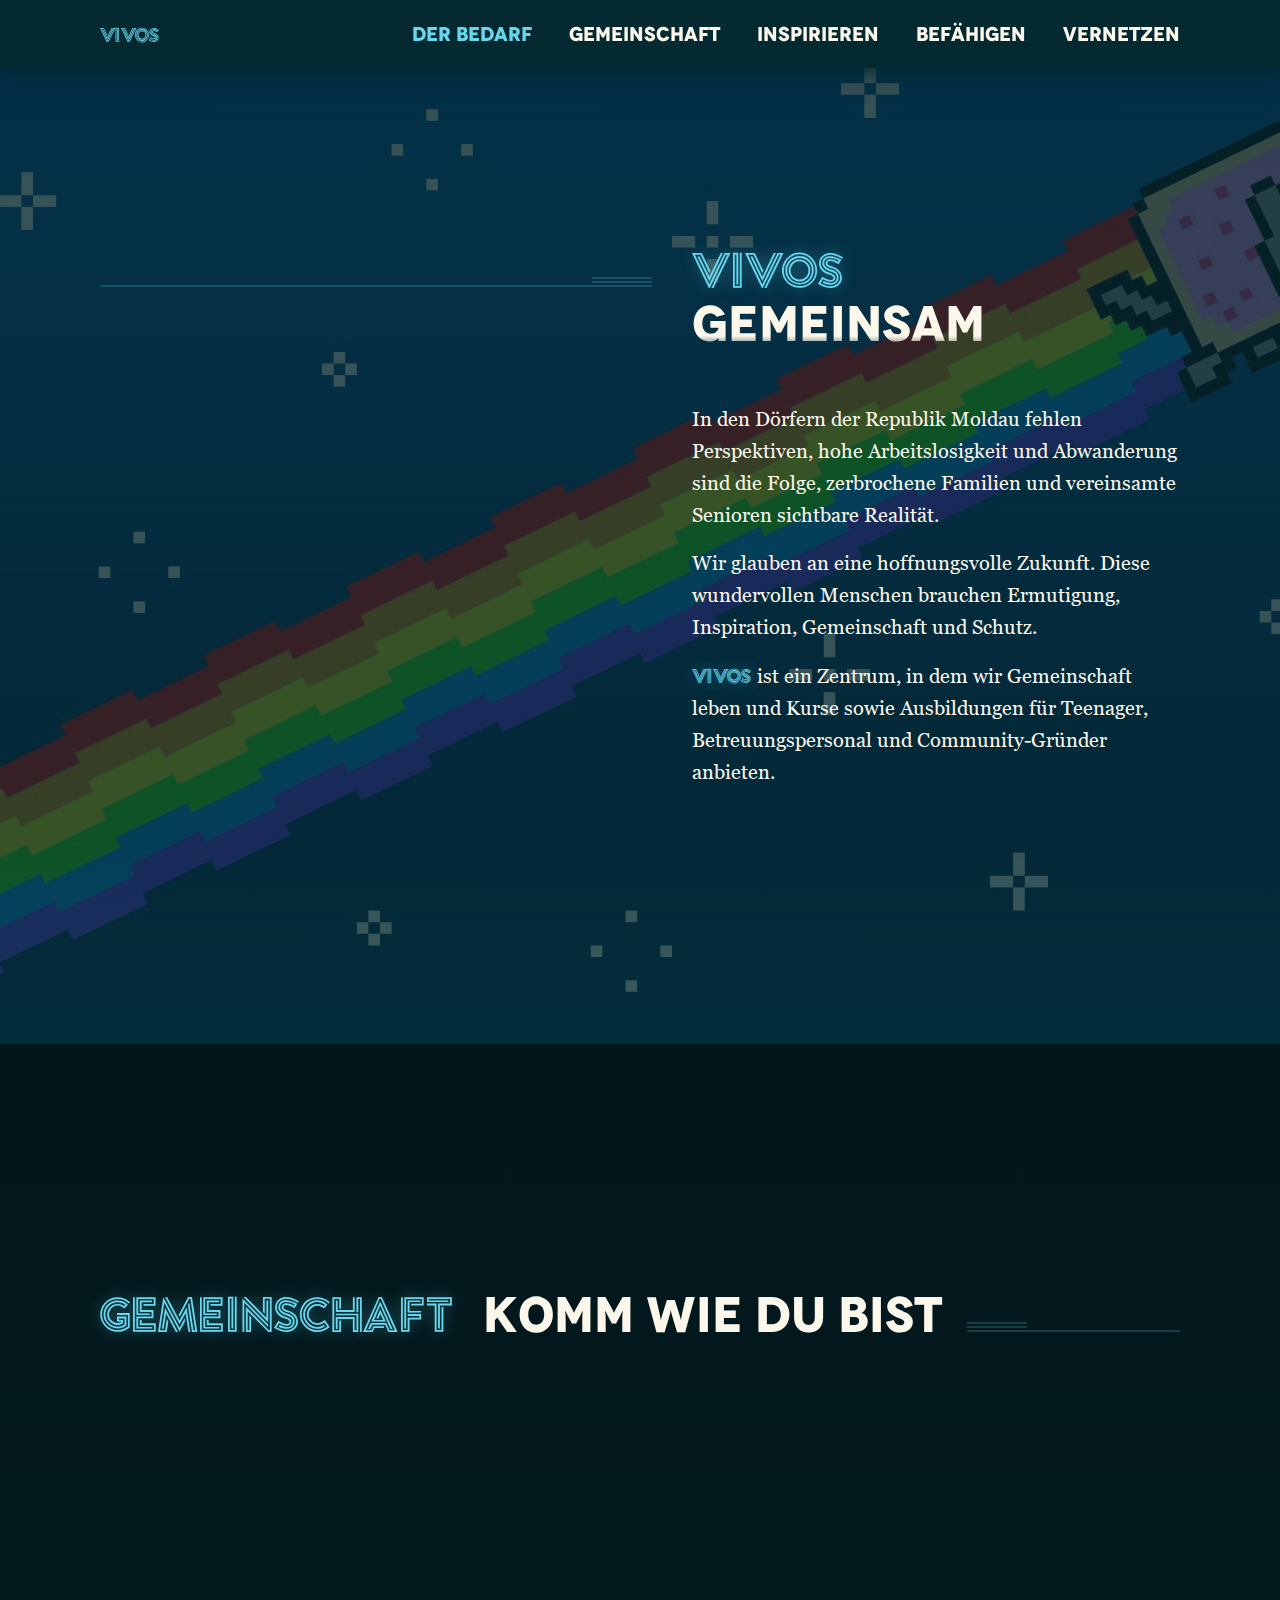
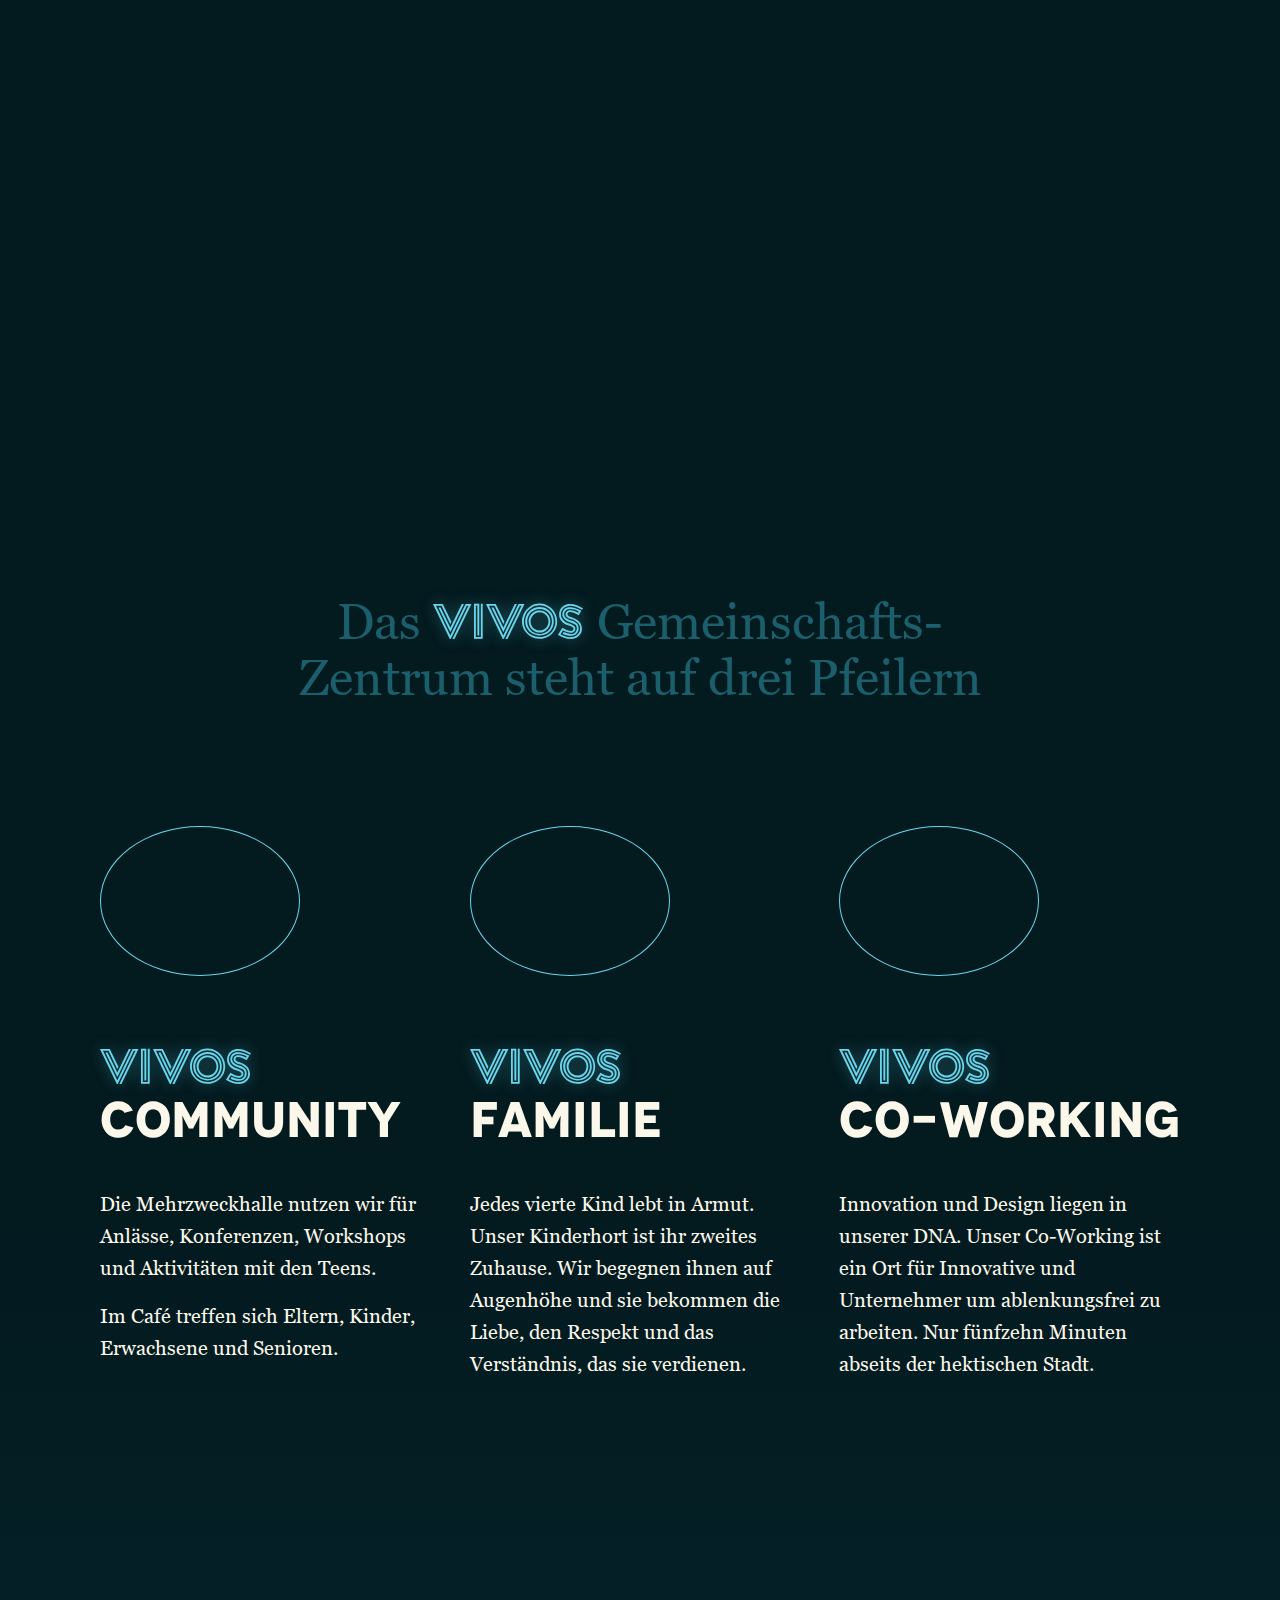
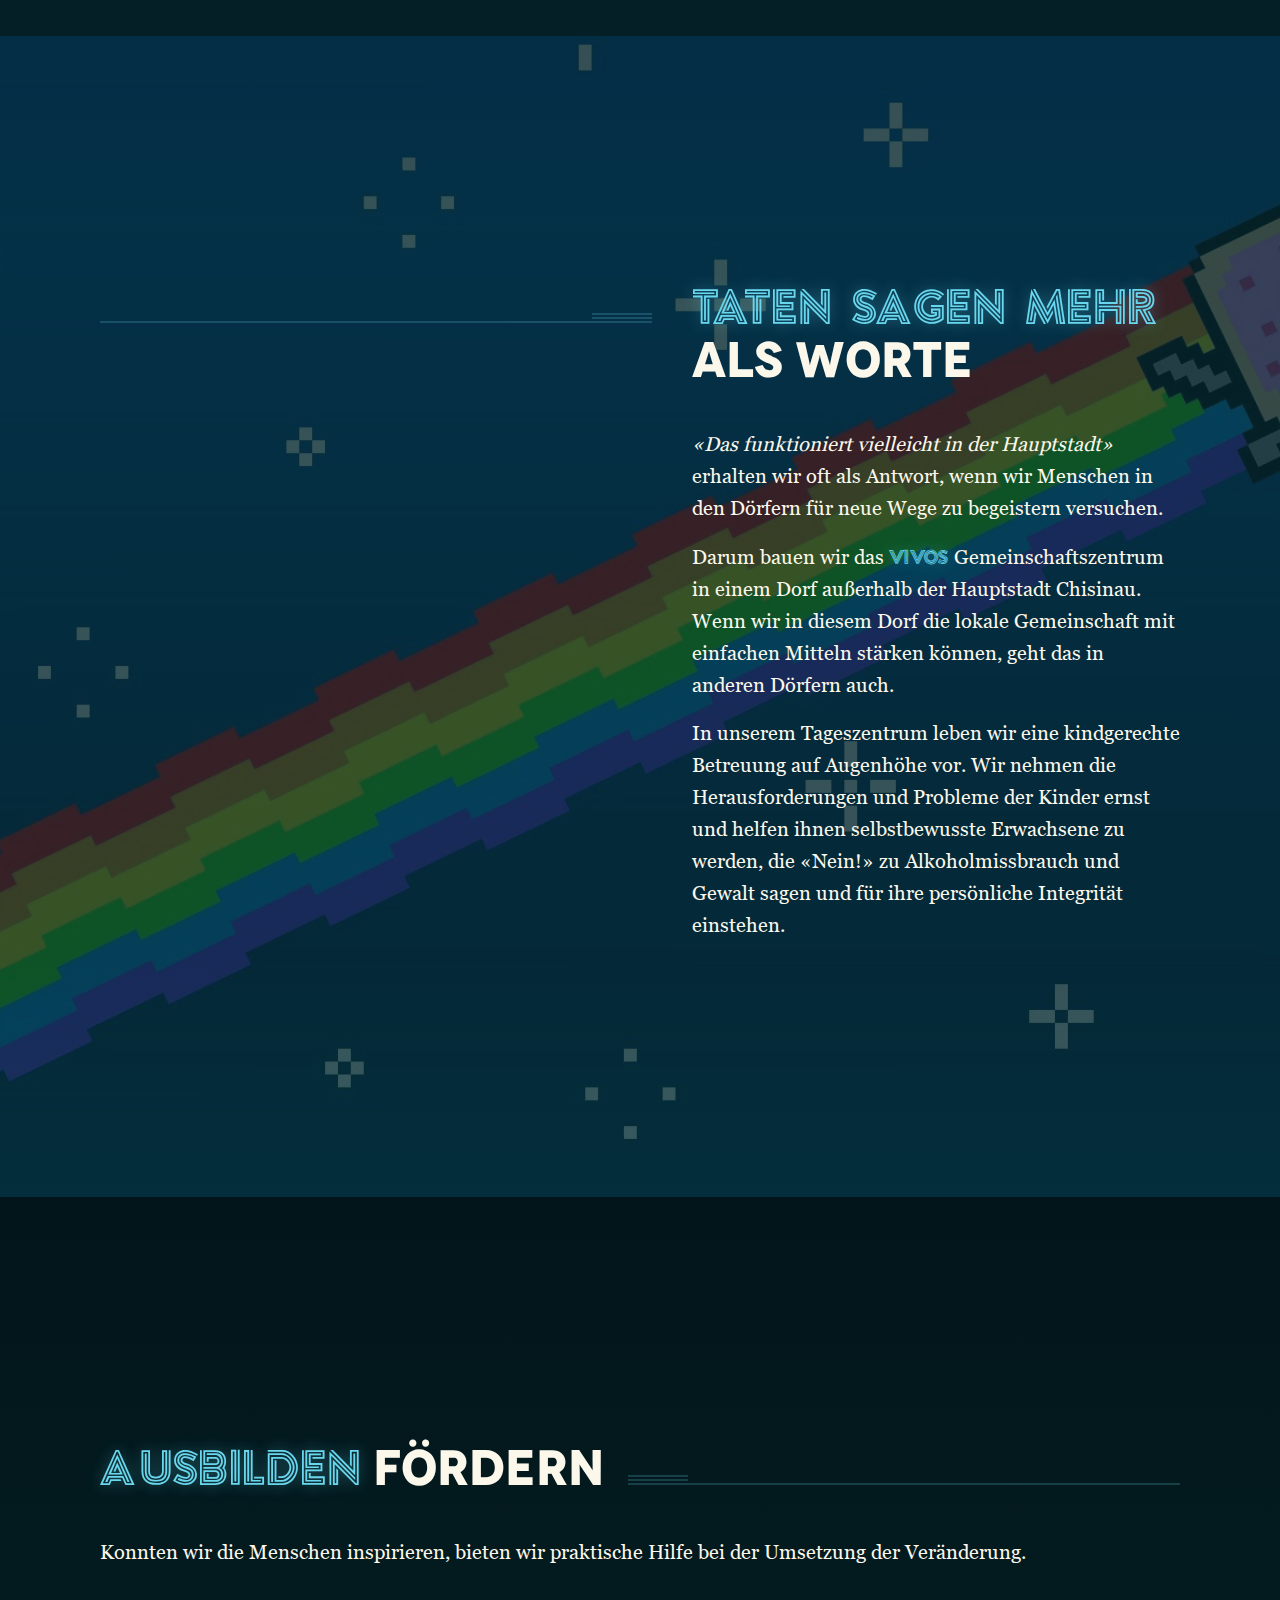
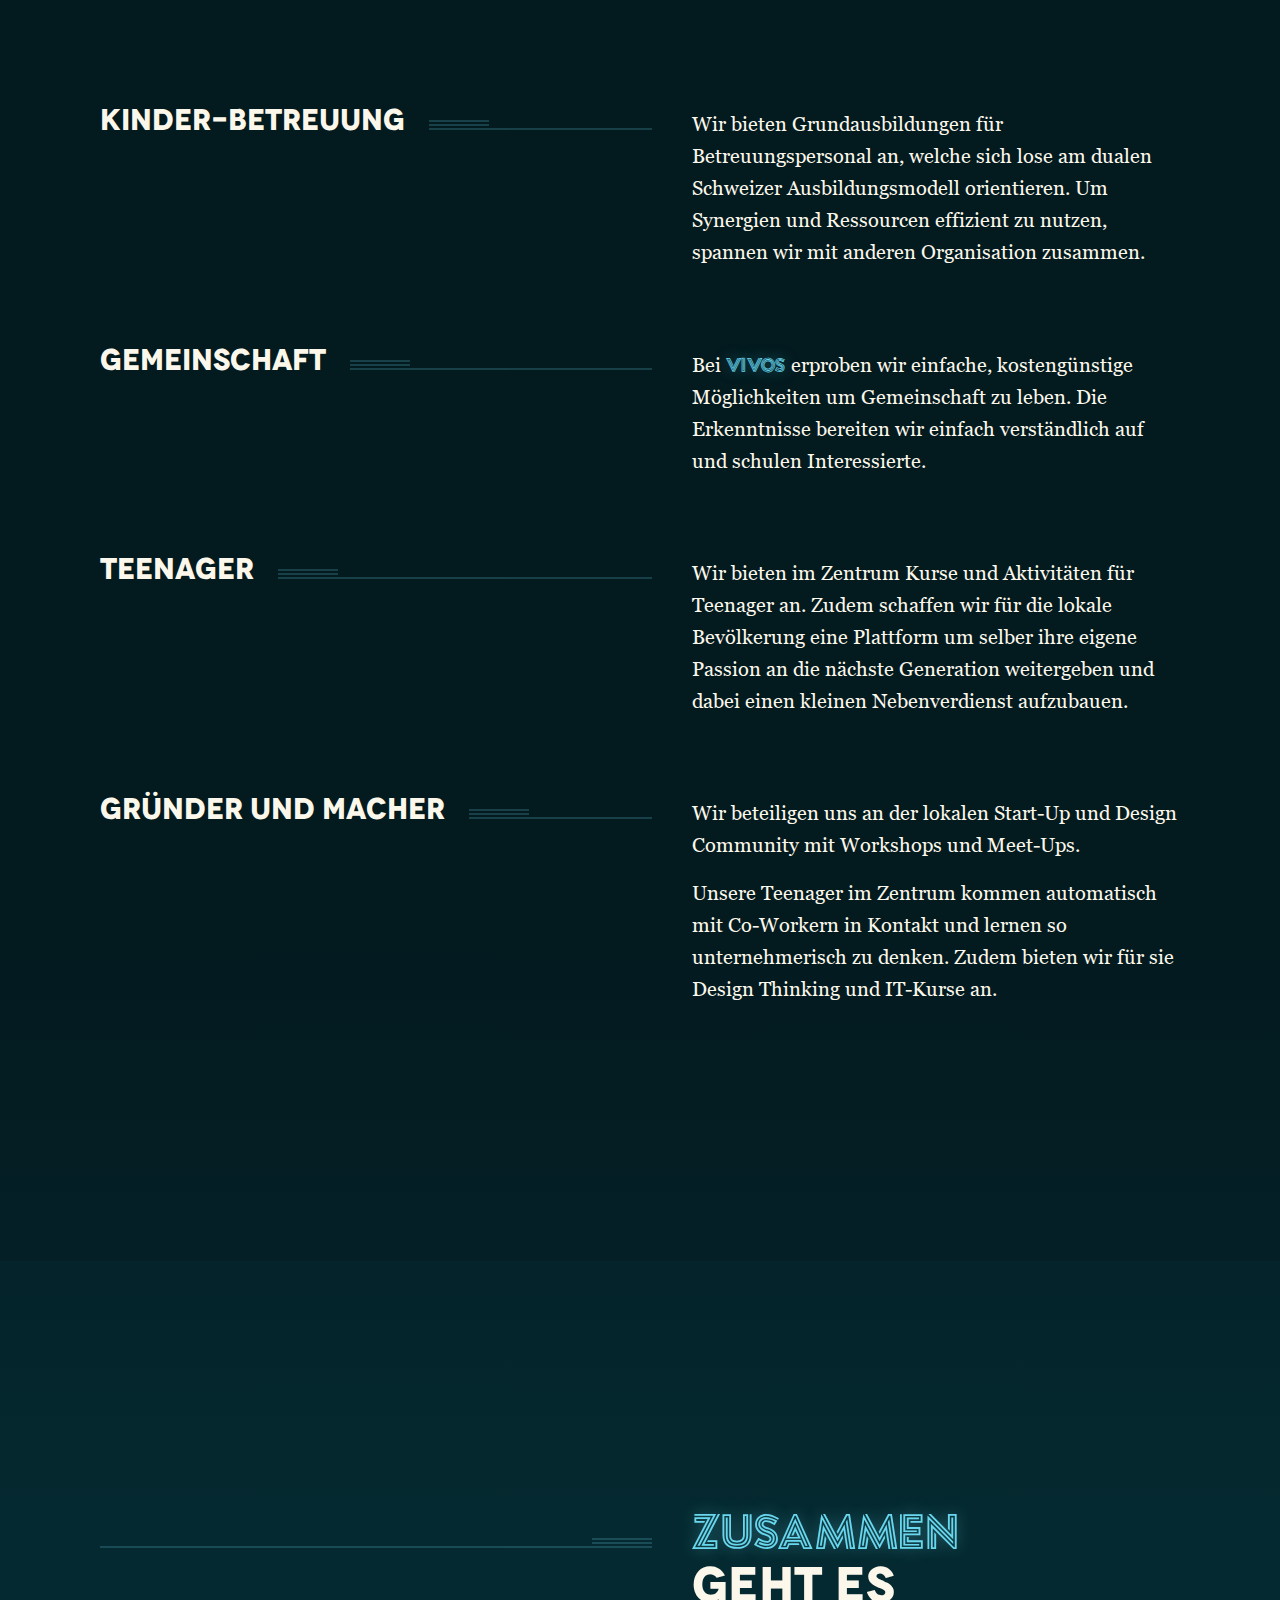
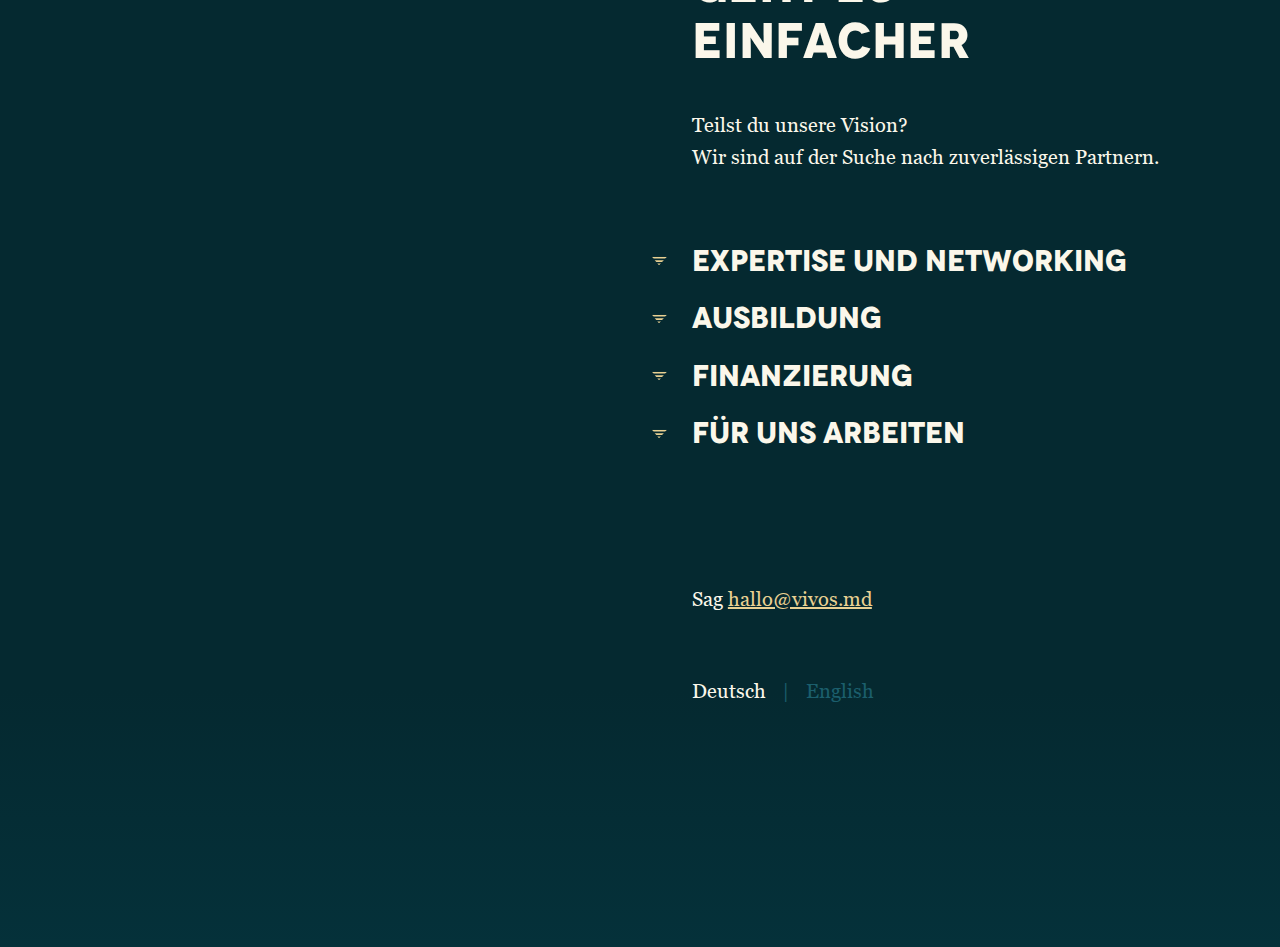
==== de/index.html @ 8645c04b "added animated text slider" ====
<!DOCTYPE html>
<html lang="en">

<head>
  <meta charset="utf-8">
  <meta http-equiv="X-UA-Compatible" content="IE=edge">
  <meta name="viewport" content="width=device-width, initial-scale=1">

  <!-- Site Meta content -->
  <meta name="theme-color" content="#fff">
  <meta name="description" content="">
  <meta property="og:title" content="">
  <meta property="og:type" content="">
  <meta property="og:url" content="">
  <meta property="og:description" content="">
  <meta property="og:image" content="">

  <title>Vivos</title>
  <!-- Favicon Included -->
  <link rel="icon" type="image/png" href="./../img/favicon.png">
  <link rel="manifest" href="./../img/site.webmanifest">
  <!-- Main Stylesheet Included -->
  <link rel="stylesheet" type="text/css" href="./../css/style.css?v=1">
</head>

<body>
  <!-- Header Section -->
  <header class="header">
    <div class="nav-bar">
      <div class="container">
        <div class="nav-area">
          <a class="site-logo" href="#bedarf">VIVOS</a>
          <nav class="nav desktop-nav">
            <a href="#bedarf" class="nav-link">Der Bedarf</a>
            <a href="#gemeinschaft" class="nav-link">Gemeinschaft</a>
            <a href="#inspirieren" class="nav-link">inspirieren</a>
            <a href="#befaehigen" class="nav-link">befähigen</a>
            <a href="#vernetzen" class="nav-link">vernetzen</a>
          </nav>
          <div class="mobile-menu-button">
            <img src="./../img/arrow.svg" alt="arrow svg icon" class="arrow-icon">
          </div>
        </div>
      </div>
    </div>
    <div class="mobile-nav">
      <nav class="nav">
        <a href="#bedarf" class="nav-link">Der Bedarf</a>
        <a href="#gemeinschaft" class="nav-link">Gemeinschaft</a>
        <a href="#inspirieren" class="nav-link">inspirieren</a>
        <a href="#befaehigen" class="nav-link">befähigen</a>
        <a href="#vernetzen" class="nav-link">vernetzen</a>
      </nav>
      <p class="contact-info">Sag
        <a href="mailto:hallo@vivos.md" class="golden-link">hallo@vivos.md</a>
      </p>
      <ul class="language-switch-nav">
        <a href="/de" class="language-switch language-german">Deutsch</a>
        <a href="/en" class="language-switch language-english">English</a>
      </ul>
    </div>
  </header>
  <!-- Body Section -->
  <main>

    <!-- section one -->
    <section class="section-one" id="bedarf">
      <div class="section-background section-one__background"></div>
      <div class="container">
        <div class="content-wrapper columns-2">
          <div class="decorative-line align-to-h1 decorative-line--right"></div>
          <div class="content-column section-one__content">
            <div class="content-header section-one__content-header">
              <h1>
                <span class="fancy-highlight">vivos</span>
                <div class="word-slider-container">
                  <ul class="word-slider">
                    <li class="word-slider-item">Gemeinsam</li>
                    <li class="word-slider-item">inspirieren</li>
                    <li class="word-slider-item">ermutigen</li>
                    <li class="word-slider-item">befähigen</li>
                    <li class="word-slider-item">Hoffnung</li>
                  </ul>
                </div>
              </h1>
            </div>
            <p>In den Dörfern der Republik Moldau fehlen Perspektiven, hohe Arbeitslosigkeit und Abwanderung sind die
              Folge, zerbrochene Familien und vereinsamte Senioren sichtbare Realität.</p>
            <p>Wir glauben an eine hoffnungsvolle Zukunft. Diese wundervollen Menschen brauchen Ermutigung, Inspiration,
              Gemeinschaft und Schutz.</p>
            <p>
              <span class="fancy-highlight">VIVOS</span>
              ist ein Zentrum, in dem wir Gemeinschaft leben und Kurse sowie Ausbildungen für Teenager,
              Betreuungs&shy;personal und Community-Gründer anbieten.
            </p>
          </div>
        </div>
      </div>
    </section>

    <!-- section two -->
    <section class="section-two dark-background" id="gemeinschaft">
      <div class="container">
        <div class="content-header section-two__content-header">
          <h1 class="inline-header">
            <span class="fancy-highlight mr-16">gemeinschaft</span>
            komm wie du bist
          </h1>
          <div class="decorative-line decorative-line--left"></div>
        </div>
        <div class="video">
          <div class='embed-container'>
            <iframe width="560" height="315"
              src="https://www.youtube-nocookie.com/embed/OXht8IpK61I?rel=0&si=5Ca9m4EkOtS7M_81&controls=1"
              title="YouTube video player" frameborder="0" allow="encrypted-media" allowfullscreen></iframe>
          </div>
        </div>
        <div class="content-lead">
          Das
          <span class="fancy-highlight">VIVOS</span>
          Gemeinschafts-<br />Zentrum steht auf drei Pfeilern
        </div>
        <div class="content-wrapper columns-3 section-two__content">
          <div class="section-two__content-column">
            <div class="section-two__content-icon placeholder"></div>
            <h1 class="fancy-highlight">Vivos</h1>
            <h1 class="mb-40">community</h1>
            <p>Die Mehrzweckhalle nutzen wir für Anlässe, Konferenzen, Workshops und Aktivitäten mit den Teens.</p>
            <p>Im Café treffen sich Eltern, Kinder, Erwachsene und Senioren.</p>
          </div>
          <div class="section-two__content-column">
            <div class="section-two__content-icon placeholder"></div>
            <h1 class="fancy-highlight">Vivos</h1>
            <h1 class="mb-40">familie</h1>
            <p>
              Jedes vierte Kind lebt in Armut. Unser Kinderhort ist ihr zweites Zuhause. Wir begegnen ihnen auf
              Augenhöhe und sie bekommen die Liebe, den Respekt und das Verständnis, das sie verdienen.
            </p>
          </div>
          <div class="section-two__content-column">
            <div class="section-two__content-icon placeholder"></div>
            <h1 class="fancy-highlight">Vivos</h1>
            <h1 class="mb-40 no-wrap">co-wor&shy;king</h1>
            <p>
              Innovation und Design liegen in unserer DNA. Unser Co-Working ist ein Ort für Innovative und Unternehmer
              um ablenkungsfrei zu arbeiten. Nur fünfzehn Minuten abseits der hektischen Stadt.
            </p>
          </div>
        </div>
      </div>
    </section>

    <!-- section three -->
    <section class="section-three" id="inspirieren">
      <div class="section-background section-three__background"></div>
      <div class="container">
        <div class="content-wrapper columns-2">
          <div class="decorative-line align-to-h1 decorative-line--right"></div>
          <div class="section-three__content">
            <div class="content-header section-three__content-header">
              <h1>
                <span class="fancy-highlight">taten sagen mehr</span>
                als Worte
              </h1>
            </div>
            <p>
              <i>«Das funktioniert vielleicht in der Hauptstadt»</i>
              erhalten wir oft als Antwort, wenn wir Menschen in den Dörfern für neue Wege zu begeistern versuchen.
            </p>
            <p>
              Darum bauen wir das <span class="fancy-highlight">VIVOS</span> Gemeinschafts&shy;zentrum in einem Dorf
              außerhalb der
              Hauptstadt Chisinau. Wenn wir in diesem Dorf die lokale Gemeinschaft mit einfachen Mitteln stärken können,
              geht das in anderen Dörfern auch.
            </p>
            <p>
              In unserem Tageszentrum leben wir eine kindgerechte Betreuung auf Augenhöhe vor. Wir nehmen die
              Herausforderungen und Probleme der Kinder ernst und helfen ihnen selbstbewusste Erwachsene zu werden, die
              «Nein!» zu Alkoholmissbrauch und Gewalt sagen und für ihre persönliche Integrität einstehen.
            </p>
          </div>
        </div>
      </div>
    </section>

    <!-- section four -->
    <section class="section-four dark-background" id="befaehigen">
      <div class="container">
        <div class="content-header section-four__content-header">
          <h1 class="inline-header">
            <span class="fancy-highlight">Ausbilden</span>
            fördern
          </h1>
          <div class="decorative-line"></div>
        </div>
        <div class="content-wrapper mb-xxl">
          <p>
            Konnten wir die Menschen inspirieren, bieten wir praktische Hilfe bei der Umsetzung der Veränderung.
          </p>
        </div>
        <div class="content-wrapper columns-2">
          <div class="content-header">
            <h2>Kinder-Betreuung</h2>
            <div class="decorative-line"></div>
          </div>
          <div class="content-column">
            <p>Wir bieten Grund&shy;ausbildungen für Betreuungspersonal an, welche sich lose am dualen Schweizer
              Ausbildungs&shy;modell orientieren. Um Synergien und Ressourcen effizient zu nutzen, spannen wir mit
              anderen Organisation zusammen.</p>
          </div>

          <div class="content-header">
            <h2>Gemeinschaft</h2>
            <div class="decorative-line"></div>
          </div>
          <div class="content-column">
            <p>
              Bei <span class="fancy-highlight">VIVOS</span> erproben wir einfache, kostengünstige Möglichkeiten um
              Gemeinschaft zu leben. Die Erkenntnisse bereiten wir einfach verständlich auf und schulen Interessierte.
            </p>
          </div>

          <div class="content-header">
            <h2>Teenager</h2>
            <div class="decorative-line"></div>
          </div>
          <div class="content-column">
            <p>Wir bieten im Zentrum Kurse und Aktivitäten für Teenager an. Zudem schaffen wir für die lokale
              Bevölkerung eine Plattform um selber ihre eigene Passion an die nächste Generation weitergeben und dabei
              einen kleinen Nebenverdienst aufzubauen.</p>
          </div>

          <div class="content-header">
            <h2>Gründer und Macher</h2>
            <div class="decorative-line"></div>
          </div>
          <div class="content-column">
            <p>Wir beteiligen uns an der lokalen Start-Up und Design Community mit Workshops und Meet-Ups.</p>
            <p>Unsere Teenager im Zentrum kommen automatisch mit Co-Workern in Kontakt und lernen so unternehmerisch
              zu denken. Zudem bieten wir für sie Design Thinking und IT-Kurse an.</p>
          </div>
        </div>
      </div>
    </section>

  </main>
  <!-- Footer Section -->
  <footer class="footer">
    <section class="section-five" id="vernetzen">
      <div class="container">
        <div class="content-wrapper columns-2">
          <div class="decorative-line align-to-h1 decorative-line--right"></div>
          <div class="content-column">
            <div class="content-header footer__content-header">
              <h1>
                <span class="fancy-highlight">zusammen</span>
                geht es einfacher
              </h1>
            </div>
            <p class="mb-xl">Teilst du unsere Vision?<br />Wir sind auf der Suche nach zuverlässigen Partnern.</p>
            <div class="accordion">
              <div class="accordion-item">
                <div class="accordion-header">
                  <img src="./../img/arrow.svg" alt="arrow svg icon" class="arrow-icon">
                  <h2>Expertise und networking</h2>
                </div>
                <div class="accordion-content">
                  <p>
                    Hast du etwas Ähnliches gemacht?<br />Kennst du Menschen, die sich für dieses Thema interessieren
                    und möchtest uns verknüpfen?
                  </p>
                  <p>
                    <a href="https://tally.so/r/wL7Lbp" target="_blank">
                      Wir möchten mit dir sprechen
                    </a>
                  </p>
                </div>
              </div>
              <div class="accordion-item">
                <div class="accordion-header">
                  <img src="./../img/arrow.svg" alt="arrow svg icon" class="arrow-icon">

                  <h2>ausbildung</h2>
                </div>
                <div class="accordion-content">
                  <p>Seid ihr bereits in der Ausbildung von Betreuungspersonal oder im Community-Bau tätig?</p>
                  <p>
                    <a href="https://tally.so/r/w4JVxA" target="_blank">Können wir voneinander lernen<br />oder
                      zusammenspannen?</a>
                  </p>
                </div>
              </div>
              <div class="accordion-item">
                <div class="accordion-header">
                  <img src="./../img/arrow.svg" alt="arrow svg icon" class="arrow-icon">

                  <h2>Finanzierung</h2>
                </div>
                <div class="accordion-content">
                  <p>Soziale Wirkung ist nicht umsonst. Kannst du unser Team finanziell oder mit Ausrüstung
                    unterstützen?</p>
                  <p>
                    <a href="https://tally.so/r/mK5K6V" target="_blank">
                      Lass uns austauschen
                    </a>
                  </p>
                </div>
              </div>
              <div class="accordion-item">
                <div class="accordion-header">
                  <img src="./../img/arrow.svg" alt="arrow svg icon" class="arrow-icon">

                  <h2>Für uns Arbeiten</h2>
                </div>
                <div class="accordion-content">
                  <p>Übernimmst du Verantwortung für die Zukunft der Republik Moldau? Keine formale Ausbildung
                    erforderlich. Wenn du den Wunsch und die Einstellung mitbringst, werden wir dir die nötige
                    Ausbildung zukommen lassen.</p>
                  <p>
                    <a href="https://tally.so/r/wzy5q0" target="_blank">
                      Teile deine Geschichte mit uns
                    </a>
                  </p>
                </div>
              </div>
            </div>
            <p class="mb-xl">Sag
              <a href="mailto:hallo@vivos.md">hallo@vivos.md</a>
            </p>
            <ul class="language-switch-nav">
              <a href="/de" class="language-switch language-german">Deutsch</a>
              <a href="/en" class="language-switch language-english">English</a>
            </ul>
          </div>
        </div>
      </div>
    </section>
  </footer>
  <!-- Custom Js Included -->
  <script src="../js/index.js?v=1"></script>
</body>

</html>
---- css/style.css ----
@charset "utf-8";

/**** CSS Variables ****/
:root {
	/* --- color variables --- */
	--sand-white: #FBF7EA;
	--golden-hour: #E8D092;
	--warm-bronze: #A28527;
	--baby-poo: #786118;
	--hope-blue: #68D7EE;
	--dusk-blue: #1B5E6C;
	--night-sky: #031A1F;
	--background-primary-dark: #04232A;
	--background-primary-mid: #052930;
	--background-primary-mid-95: rgba(5, 41, 48, .95);
	--background-primary-mid-0: rgba(5, 41, 48, 0.1);
	--background-primary-light: #05313A;
	--background-secondary-dark: #02151A;
	--background-secondary-mid: #031A1F;
	--background-secondary-light: #042026;
	--text-primary: var(--sand-white);
	--text-highlight: var(--hope-blue);
	--text-muted: var(--dusk-blue);
	--text-link: var(--golden-hour);
	--light-gradient: linear-gradient(to bottom, var(--background-primary-dark) 0%, var(--background-primary-mid) 20%, var(--background-primary-mid) 80%, var(--background-primary-light) 100%);
	--dark-gradient: linear-gradient(to bottom, var(--background-secondary-dark) 0%, var(--background-secondary-mid) 20%, var(--background-secondary-mid) 80%, var(--background-secondary-light) 100%);
	--text-shadow: 0px 0px 15px #68D7EE66;

	/* --- typography --- */
	--font-text: 'Georgia';
	--font-title: 'Novecento';
	--font-highlight: 'Argon';

	/* --- grid --- */
	--grid-base: 8px;
	--grid-xs: 4px;
	--grid-s: 16px;
	--grid-m: 24px;
	--grid-l: 40px;
	--grid-xl: 60px;
	--grid-xxl: 120px;
	--grid-xxxl: 240px;
	--grid-column-gap: var(--grid-l);

	/* --- header --- */
	--header-padding-v: var(--grid-m);
	--header-open-animation-duration: .7s;
}

@font-face {
	font-family: 'Georgia';
	font-style: normal;
	font-weight: normal;
	src: local('Georgia Regular'), url('../fonts/georgia.woff') format('woff');
}

@font-face {
	font-family: 'Novecento';
	font-style: normal;
	font-weight: 700;
	src: local('Novecento'), url('../fonts/novecento.otf') format('opentype');
}

@font-face {
	font-family: 'Argon';
	font-style: normal;
	font-weight: 700;
	src: local('Argon'), url('../fonts/argon.otf') format('opentype');
}

/* ### RESET ######################################## */
/* ### DONT EDIT THIS PART ########################## */

/* -=- Common Element CSS Start -=- */
*,
*:before,
*:after {
	-webkit-box-sizing: border-box;
	-moz-box-sizing: border-box;
	box-sizing: border-box;
}

::-moz-selection {
	background: var(--text-highlight);
	text-shadow: none;
}

::selection {
	background: var(--text-highlight);
	text-shadow: none;
}

/* Prevent font size inflation */
html {
	-moz-text-size-adjust: none;
	-webkit-text-size-adjust: none;
	text-size-adjust: none;
}

html,
body {
	margin: 0px;
	padding: 0px;
	font-size: 16px;
	line-height: 20px;
	-webkit-font-smoothing: antialiased;
	-moz-osx-font-smoothing: grayscale;
	background-color: var(--background-secondary-dark);
}

img {
	border: 0px !important;
	outline: none;
	width: 100%;
	max-width: 100%;
	display: block;
}

ul,
ol {
	margin: 0px;
	padding: 0px;
	list-style: none;
}

a {
	text-decoration: none;
	outline: none;
}

/* A elements that don't have a class get default styles */
/* a:not([class]) {
	text-decoration-skip-ink: auto;
	color: currentColor;
} */

/* Remove default margin in favour of better control in authored CSS */
body,
h1,
h2,
h3,
h4,
figure,
blockquote,
dl,
dd {
	margin: 0;
}

/* Remove list styles on ul, ol elements with a list role, which suggests default styling will be removed */
ul[role='list'],
ol[role='list'] {
	list-style: none;
}

a:hover,
a:focus,
a:active,
a:visited {
	outline: none;
	text-decoration: none;
}

.btn:focus,
.btn.focus,
.form-control:hover,
.form-control:focus,
.form-control:focus:Active {
	outline: none !important;
	box-shadow: none !important;
	-webkit-box-shadow: none !important;
}

p {
	margin: 0;
}

audio,
canvas,
iframe,
img,
svg,
video {
	vertical-align: middle;
}

fieldset {
	border: 0;
	margin: 0;
	padding: 0;
}

/* Inherit fonts for inputs and buttons */
input,
button,
textarea,
select {
	font: inherit;
}

textarea {
	resize: none;
}

/* Make sure textareas without a rows attribute are not tiny */
textarea:not([rows]) {
	min-height: 10em;
}

/* ### END RESET ######################################### */


/* ### GRID AND LAYOUT HELPER CLASSES ##################### */
.d-flex {
	display: flex;
}

.d-inline-block {
	display: inline-block;
}

.align-items-center {
	align-items: center;
}

.justify-content-center {
	justify-content: center;
}

.justify-content-between {
	justify-content: space-between;
}

.justify-content-around {
	justify-content: space-around;
}

.flex-wrap {
	flex-wrap: wrap;
}

.text-right {
	text-align: right;
}

.mr-16 {
	margin-right: 16px;
}

.mb-16 {
	margin-bottom: 16px;
}

.mt-24 {
	margin-top: 24px !important;
}

.mb-40 {
	margin-bottom: 40px;
}

.mr-40 {
	margin-right: 40px;
}

.ml-40 {
	margin-left: 40px;
}

.mb-60 {
	margin-bottom: 60px;
}

.mb-l {
	margin-bottom: var(--grid-l);
}

.mb-xl {
	margin-bottom: var(--grid-xl);
}

.mb-xxl {
	margin-bottom: var(--grid-xxl);
}

.w-auto {
	width: auto;
}

.w-50 {
	width: 50%;
}

.w-100 {
	width: 100%;
}

.no-wrap {
	white-space: nowrap;
}

.d-none {
	display: none;
}

body.no-scroll {
	overflow: hidden;
}

/* ### END GRID AND LAYOUT HELPER CLASSES ##################### */


/* ### TYPOGRAPHY ########################################### */
body {
	color: var(--text-primary);
	font-size: 20px;
	line-height: 32px;
	font-family: Georgia, 'Times New Roman', Times, serif;
	font-weight: normal;
}

p {
	margin: 0 0 var(--grid-s) 0;
}

h1,
h2,
h3,
h4,
h5,
h6,
.h1,
.h2,
.h3,
.h4,
.h5,
.h6 {
	font-family: 'Novecento', sans-serif;
	color: var(--sand-white);
}

a {
	color: var(--golden-hour);
	text-decoration: underline;
}

/*** Heading CSS ***/
h1,
.h1,
.content-lead {
	font-size: 50px;
	line-height: 56px;

	font-size: clamp(30px, 5vw, 50px);
	line-height: clamp(34px, 112%, 56px);
}

h2,
.h2 {
	font-size: 30px;
	line-height: 36px;

	font-size: clamp(20px, 4vw, 30px);
	line-height: clamp(23px, 112%, 36px);
}

/*
h3,
.h3 {}

h4,
.h4 {}

h5,
.h5 {}

h6,
.h6 {}
*/

@media only screen and (max-width: 767px) {

	h1,
	.h1,
	.section-two__content-header {
		font-size: 42px;
		line-height: 48px;

		font-size: clamp(26px, 10vw, 42px);
		line-height: clamp(30px, 12vw, 48px);
	}

	h2,
	.h2 {
		font-size: 26px;
		line-height: 30px;

		font-size: clamp(20px, 7vw, 26px);
		line-height: clamp(24px, 9vw, 30px);
	}
}

/* Common Class CSS related to text alignment*/
.text-center {
	text-align: center;
}

.text-left {
	text-align: left;
}

.fancy-highlight {
	font-family: 'Argon', sans-serif;
	color: var(--hope-blue);
	text-shadow: 0px 0px 15px #68D7EE66;
}


/* ### END TYPOGRAPHY ############################################# */


/* ### MISC ELEMENTS ############################################# */

.arrow-icon {
	transform: rotate(180deg);
	width: 15px;
	transition: all 0.3s ease;
}


.decorative-line {
	position: relative;
	flex-grow: 1;
	flex-shrink: 1;
	min-width: 60px;
	height: 2px;
	background-color: var(--hope-blue);
	opacity: 0.2;
}

.decorative-line.align-to-h1 {
	margin-top: 45px;
}

.decorative-line::before,
.decorative-line::after {
	content: '';
	display: block;
	min-width: 60px;
	height: 2px;
	background-color: var(--hope-blue);
	position: absolute;
	top: 0;
}

.decorative-line--right::before,
.decorative-line--right::after {
	right: 0;
}

.decorative-line::before {
	top: -4px;
}

.decorative-line::after {
	top: -8px;
}

@media only screen and (max-width: 767px) {
	.decorative-line {
		display: none;
	}
}

/* ### END MISC ELEMENTS ############################################# */


/* ### HEADER ############################################# */
.nav-bar {
	position: fixed;
	top: 0;
	left: 0;
	right: 0;
	z-index: 40;
	overflow: hidden;
	padding: 0;
	background-color: var(--background-primary-mid);
	box-shadow: 0px 4px 20px 0px var(--background-primary-mid);
}

.nav-area {
	display: flex;
	justify-content: space-between;
	align-items: center;
}

.site-logo {
	font-family: "Argon", sans-serif;
	font-size: 20px;
	line-height: 20px;
	padding: var(--header-padding-v) 0;
	color: var(--hope-blue);
	text-decoration: none;
}

/* --- desktop -- */
.nav-link {
	color: var(--text-primary);
	font-size: 20px;
	line-height: 20px;
	font-weight: normal;
	text-transform: uppercase;
	text-decoration: none;
	margin: 0 var(--grid-s);
	padding: var(--header-padding-v) 0;
	font-family: 'Novecento', sans-serif;
	transition: color 0.3s ease-in-out;
}

.nav-link:first-of-type {
	margin-left: 0;
}

.nav-link:last-of-type {
	margin-right: 0;
}

.nav-link:is(:hover, .focused) {
	color: var(--text-highlight);
}

/* --- mobile --- */
.mobile-nav {
	position: fixed;
	width: 100vw;
	max-height: 100vh;
	overflow: auto;
	left: 0;
	top: -120vh;
	z-index: 30;
	display: flex;
	flex-direction: column;
	align-items: center;
	background-image: linear-gradient(to top, var(--background-primary-mid-0), var(--background-primary-mid-95) var(--grid-l));
	transition: top var(--header-open-animation-duration) cubic-bezier(0, 1.19, .39, 1.02);
}

.mobile-nav--visible {
	top: 0;
}

.mobile-nav nav {
	display: flex;
	flex-direction: column;
	justify-content: flex-start;
	align-items: center;
	height: 100%;
	margin: var(--grid-xxl) 0;
}

.mobile-nav .contact-info {
	margin-bottom: var(--grid-m);
}

.mobile-nav .language-switch-nav {
	margin-bottom: var(--grid-xxl);
}

.mobile-nav .nav-link {
	margin: 0;
	padding: 0;
	transition: padding .6s ease-in-out;
}

.mobile-nav--visible .nav-link {
	padding: var(--header-padding-v) 0;
}

.mobile-nav .contact-info {
	text-align: center;
}

.mobile-menu-button {
	padding: var(--header-padding-v) 0;
	display: flex;
	justify-content: center;
	align-items: center;
	cursor: pointer;
}

.mobile-menu-button--open .arrow-icon {
	transform: rotate(0deg);
}

/* 1000px -> mobile nav is also for tablets */
@media only screen and (min-width: 1001px) {

	.mobile-nav,
	.mobile-menu-button {
		display: none;
	}
}

@media only screen and (max-width: 1000px) {
	.desktop-nav {
		display: none;
	}
}

/* ### END HEADER ############################################# */


/* ### CONTENT ############################################# */

section {
	position: relative;
	min-height: 50vh;
	padding-top: var(--grid-xxxl);
	padding-bottom: var(--grid-xxxl);
	background-image: var(--light-gradient);
}

section.dark-background {
	background-image: var(--dark-gradient);
}

.section-background {
	position: absolute;
	background-image: url('../img/hero-image.jpg');
	top: 0;
	left: 0;
	width: 100%;
	height: 100%;
	opacity: 0.2;
	z-index: 1;
	background-size: cover;
	background-position: center;
}

.container {
	position: relative;
	width: 100%;
	max-width: 1200px;
	margin: 0 auto;
	padding: 0 var(--grid-xl);
	z-index: 2;
}

.content-wrapper {
	display: grid;
	grid-template-columns: 1fr;
	column-gap: var(--grid-l);
	row-gap: var(--grid-xl);
}

.content-wrapper.columns-2 {
	grid-template-columns: 52fr 46fr;
}

.content-wrapper.columns-3 {
	grid-template-columns: 1fr 1fr 1fr;
}


@media only screen and (max-width: 1100px) {

	.content-wrapper.columns-2 {
		grid-template-columns: 3fr 7fr;
	}

	.content-wrapper.columns-3 {
		grid-template-columns: 1fr 1fr;
	}
}

@media only screen and (max-width: 767px) {

	.content-wrapper.columns-2,
	.content-wrapper.columns-3 {
		grid-template-columns: 1fr;
	}
}

.content-header {
	display: flex;
	align-items: baseline;
	gap: var(--grid-m);
	margin-bottom: var(--grid-l);
}

.content-header .fancy-highlight {
	display: block;
}

.content-header .inline-header span.fancy-highlight {
	display: inline-block;
}

.content-lead {
	color: var(--text-muted);
	text-align: center;
	margin-bottom: var(--grid-xxl);
}

@media only screen and (max-width: 767px) {
	section {
		min-height: 80vh;
		padding-top: var(--grid-xl);
		padding-bottom: var(--grid-xl);
	}

	section:first-child {
		padding-top: var(--grid-xxl);
	}

	.container {
		padding: 0 var(--grid-m);
	}

	.content-header {
		margin-bottom: var(--grid-m);
	}
}

/* --- Section One --- */

.section-one__background {
	background-image: url('../img/hero-image.jpg');
}

.word-slider-container {
	display: inline-block;
	height: 64px;
	margin-top: -8px;
	overflow: hidden;

	-webkit-mask-image: linear-gradient(transparent, white, white, white, transparent);
	mask-image: linear-gradient(transparent, white, white, white, transparent);
	mask-type: luminance;
	mask-mode: alpha;
}

.word-slider {
	display: inline-block;
	margin: 0;
	margin-top: 8px;
	padding: 0;
	list-style: none;

	-webkit-animation-name: wordSlider;
	animation-name: wordSlider;

	-webkit-animation-timing-function: ease-out;
	animation-timing-function: ease-out;

	-webkit-animation-iteration-count: 1;
	animation-iteration-count: 1;

	-webkit-animation-duration: 10s;
	animation-duration: 10s;

	animation-fill-mode: forwards;
}

.word-slider-item {
	display: block;
	line-height: 56px;
	text-align: left;
}

@-webkit-keyframes wordSlider {
	0%,
	20% {
		transform: translateY(0%);
	}

	25%,
	45% {
		transform: translateY(-20%);
	}

	50%,
	70% {
		transform: translateY(-40%);
	}

	75%,
	95% {
		transform: translateY(-60%);
	}

	100% {
		transform: translateY(-80%);
	}
}

@keyframes wordSlider {
	0%,
	20% {
		transform: translateY(0%);
	}

	25%,
	45% {
		transform: translateY(-20%);
	}

	50%,
	70% {
		transform: translateY(-40%);
	}

	75%,
	95% {
		transform: translateY(-60%);
	}

	100% {
		transform: translateY(-80%);
	}
}

@media only screen and (max-width: 767px) {
	section.section-one {
		padding-top: var(--grid-xxl);
	}
}


/* --- Section Two --- */

.section-two .video {
	margin-top: var(--grid-xxl);
	margin-bottom: var(--grid-xxl);
}

.section-two__content-icon {
	display: block;
	height: min(30vh, 150px);
	width: min(50vw, 200px);
	margin-bottom: var(--grid-xl);
	border: 1px solid var(--hope-blue);
	border-radius: 100%;
}

.embed-container {
	position: relative;
	padding-bottom: 56.25%;
	height: 0;
	overflow: hidden;
	max-width: 100%;
}

.embed-container embed,
.embed-container iframe,
.embed-container object {
	position: absolute;
	top: 0;
	left: 0;
	width: 100%;
	height: 100%;
}

@media only screen and (max-width: 767px) {
	.section-two .video {
		margin-top: var(--grid-xl);
		margin-bottom: var(--grid-xl);
	}

	.section-two__content-icon {
		margin-left: var(--grid-l);
		margin-bottom: var(--grid-l);
	}
}

/* --- Section Three --- */

.section-three__background {
	background-image: url('../img/hero-image.jpg');
}

/* --- Section Four --- */

.section-four .content-column {
	/* Optically align with title */
	margin-top: 4px;
}

@media only screen and (max-width: 1100px) {
	.section-four .content-wrapper .decorative-line {
		display: none;
	}

	.section-four .content-column {
		margin-top: 0;
	}
}

@media only screen and (max-width: 767px) {
	.section-four .content-wrapper {
		row-gap: 0;
	}

	.section-four .content-column {
		margin-top: 0;
		margin-bottom: var(--grid-xl);
	}
}


/* ### END CONTENT ############################################# */


/* ### FOOTER ############################################# */

.accordion {
	margin-bottom: 120px;
}

.accordion-item {
	margin-bottom: 0;
	transition: all 0.3s ease;
}

.accordion-item--expanded {
	margin-bottom: 40px;
}

.accordion-content {
	height: 0;
	opacity: 0;
	transition: all 0.3s ease;
	overflow: hidden;
}

.accordion-header {
	cursor: pointer;
	position: relative;
	padding: 12px 0;
}

.accordion-item--expanded .arrow-icon {
	transform: translateY(-50%) rotate(0deg);
}

.footer .arrow-icon {
	width: 15px;
	position: absolute;
	left: -40px;
	top: 50%;
	transform: translateY(-50%) rotate(180deg);
}


.language-switch-nav {
	display: flex;
}

.language-switch {
	color: var(--text-muted);
	text-decoration: none;
}

.language-switch:hover {
	color: var(--text-highlight);
}

.language-switch.active {
	color: var(--text-primary);
	cursor: text;
}

.language-switch:not(:last-child)::after {
	content: '|';
	color: var(--text-muted);
	margin: 0 var(--grid-s);
}


@media only screen and (max-width: 767px) {
	.footer__content {
		width: 100%;
	}

	.accordion {
		margin-left: 40px;
	}
}
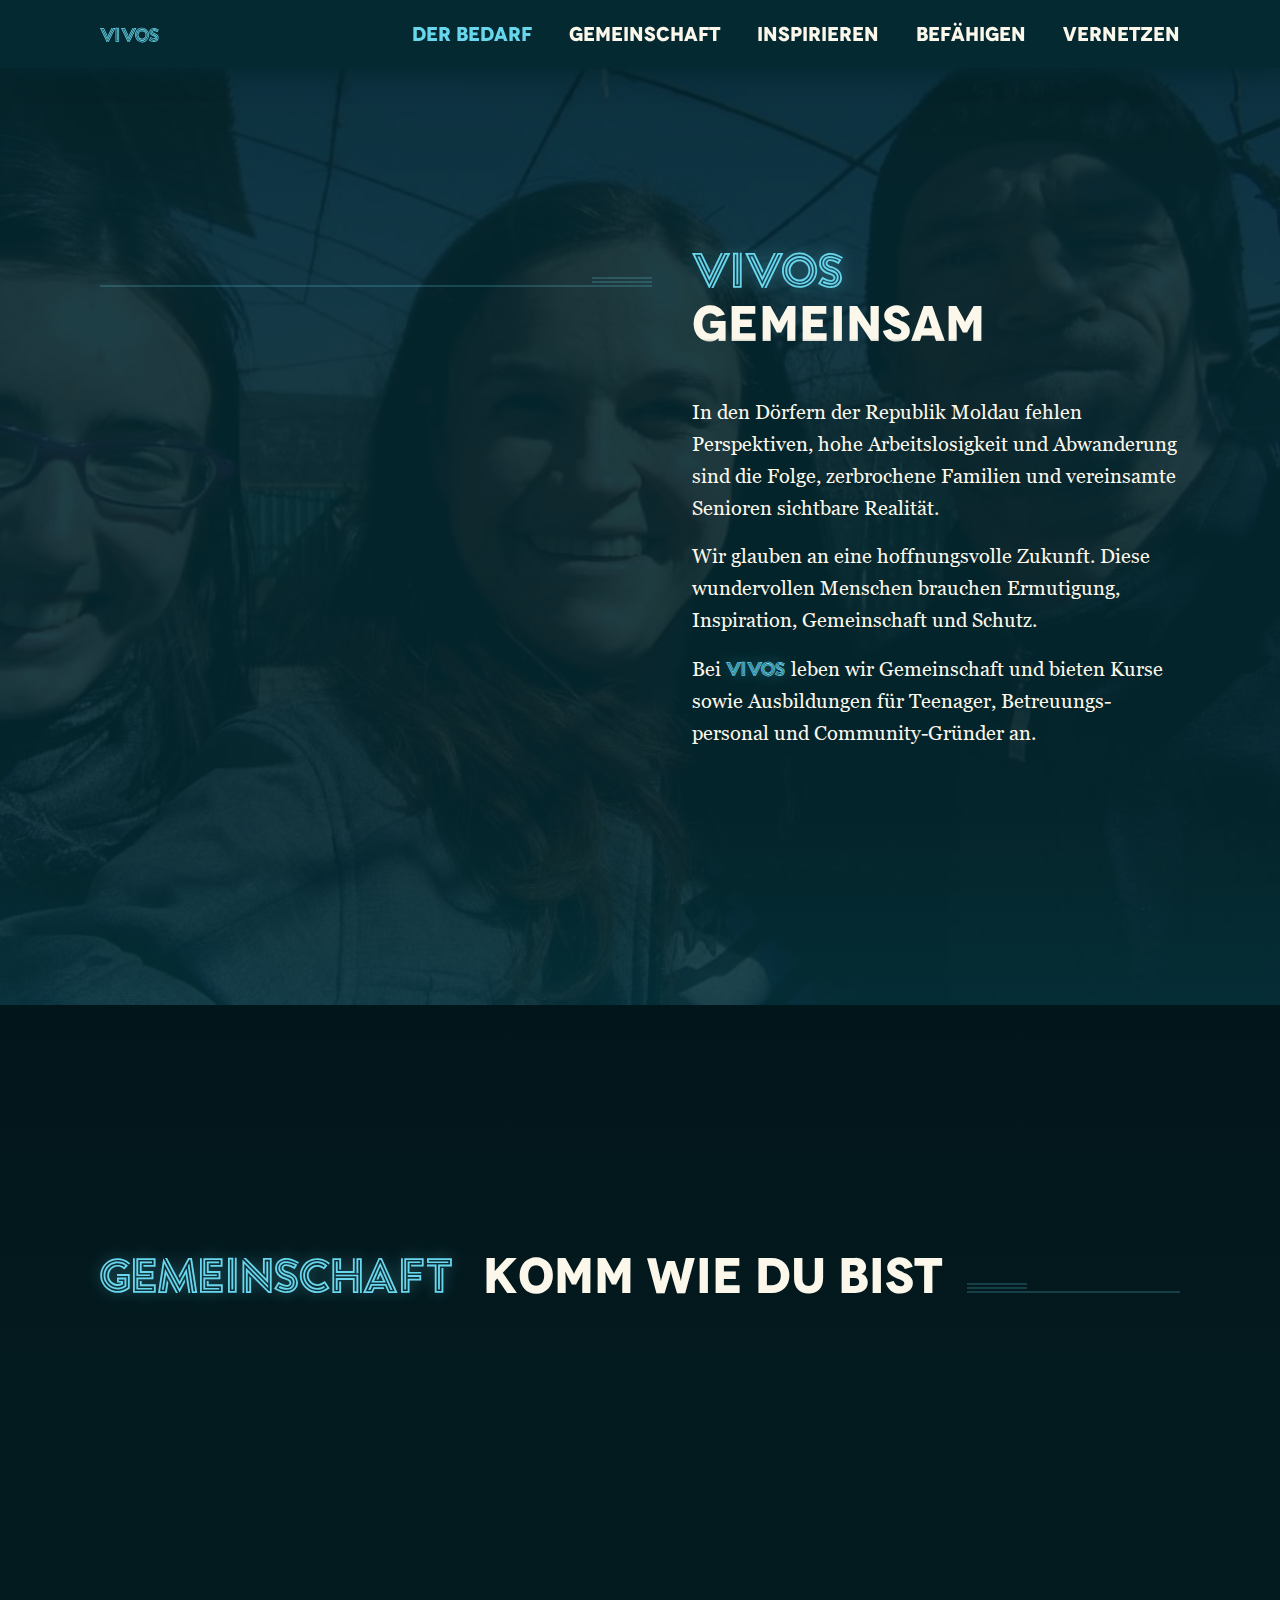
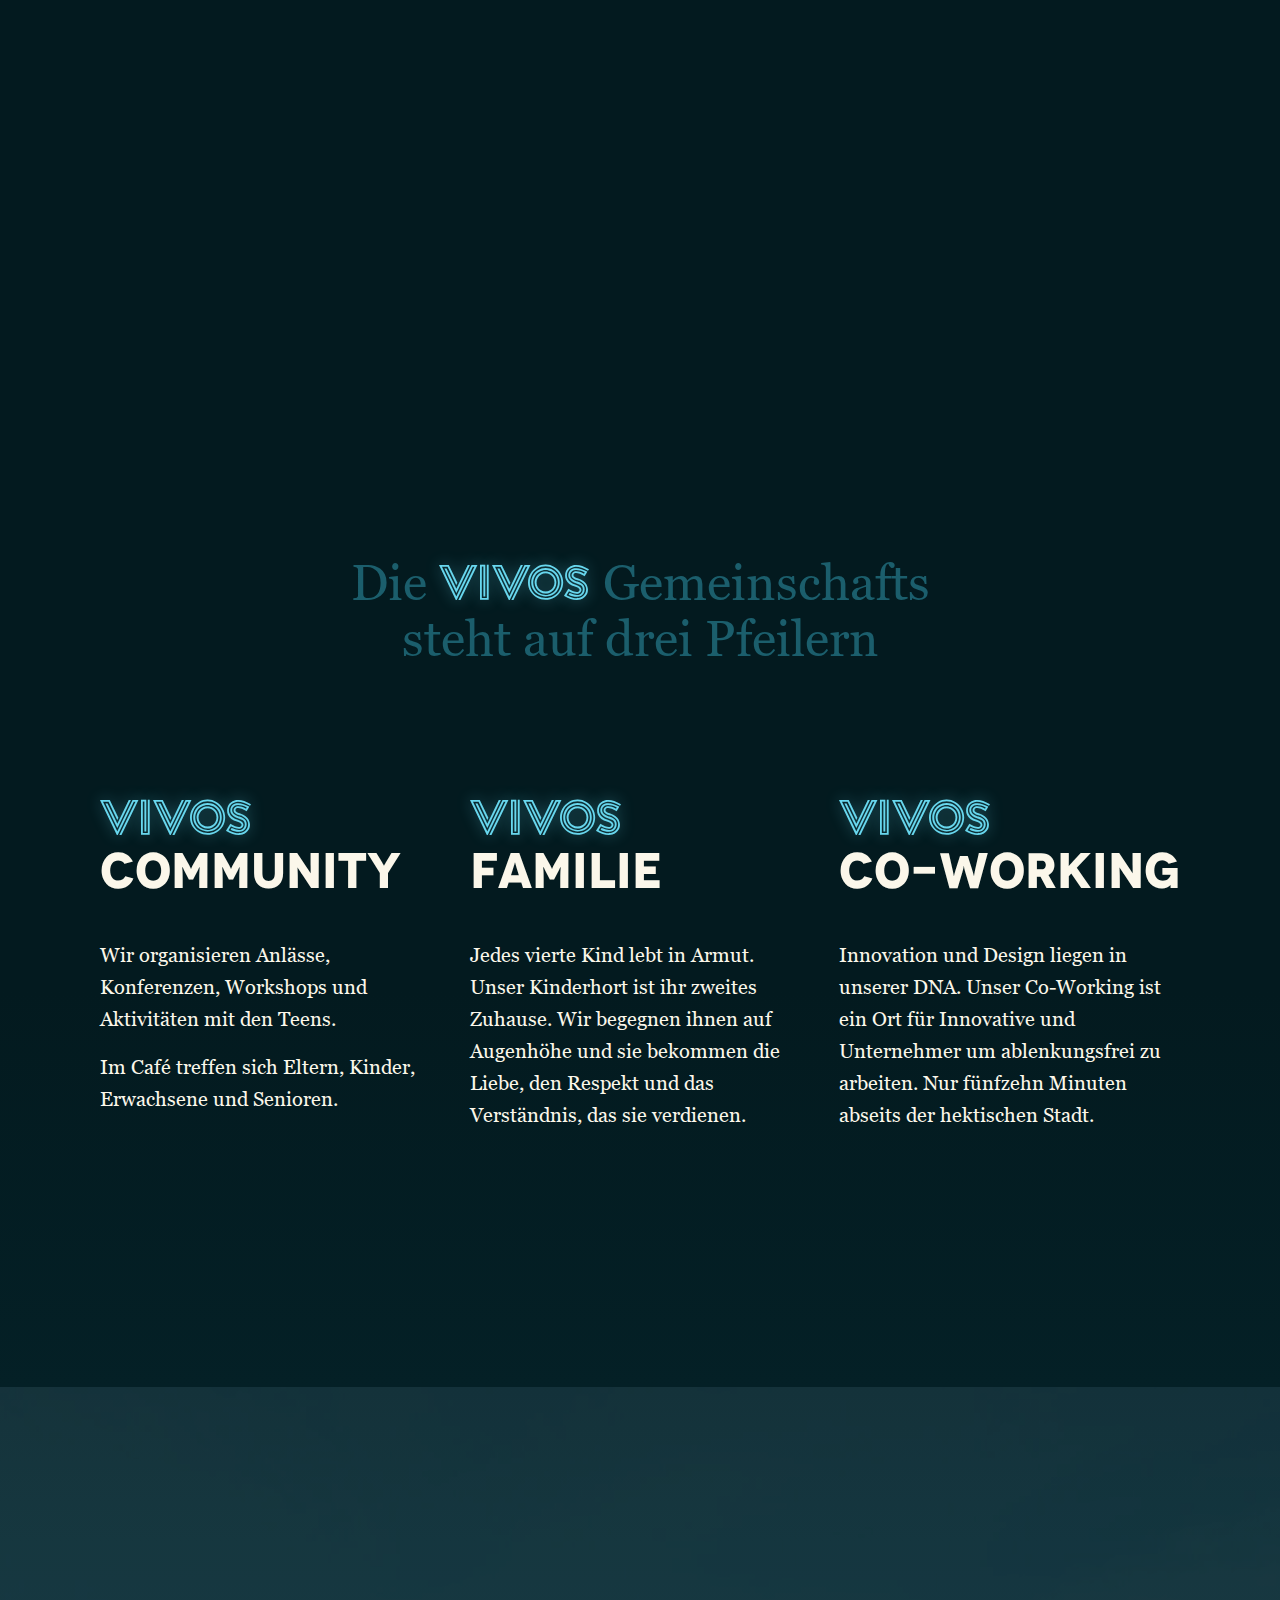
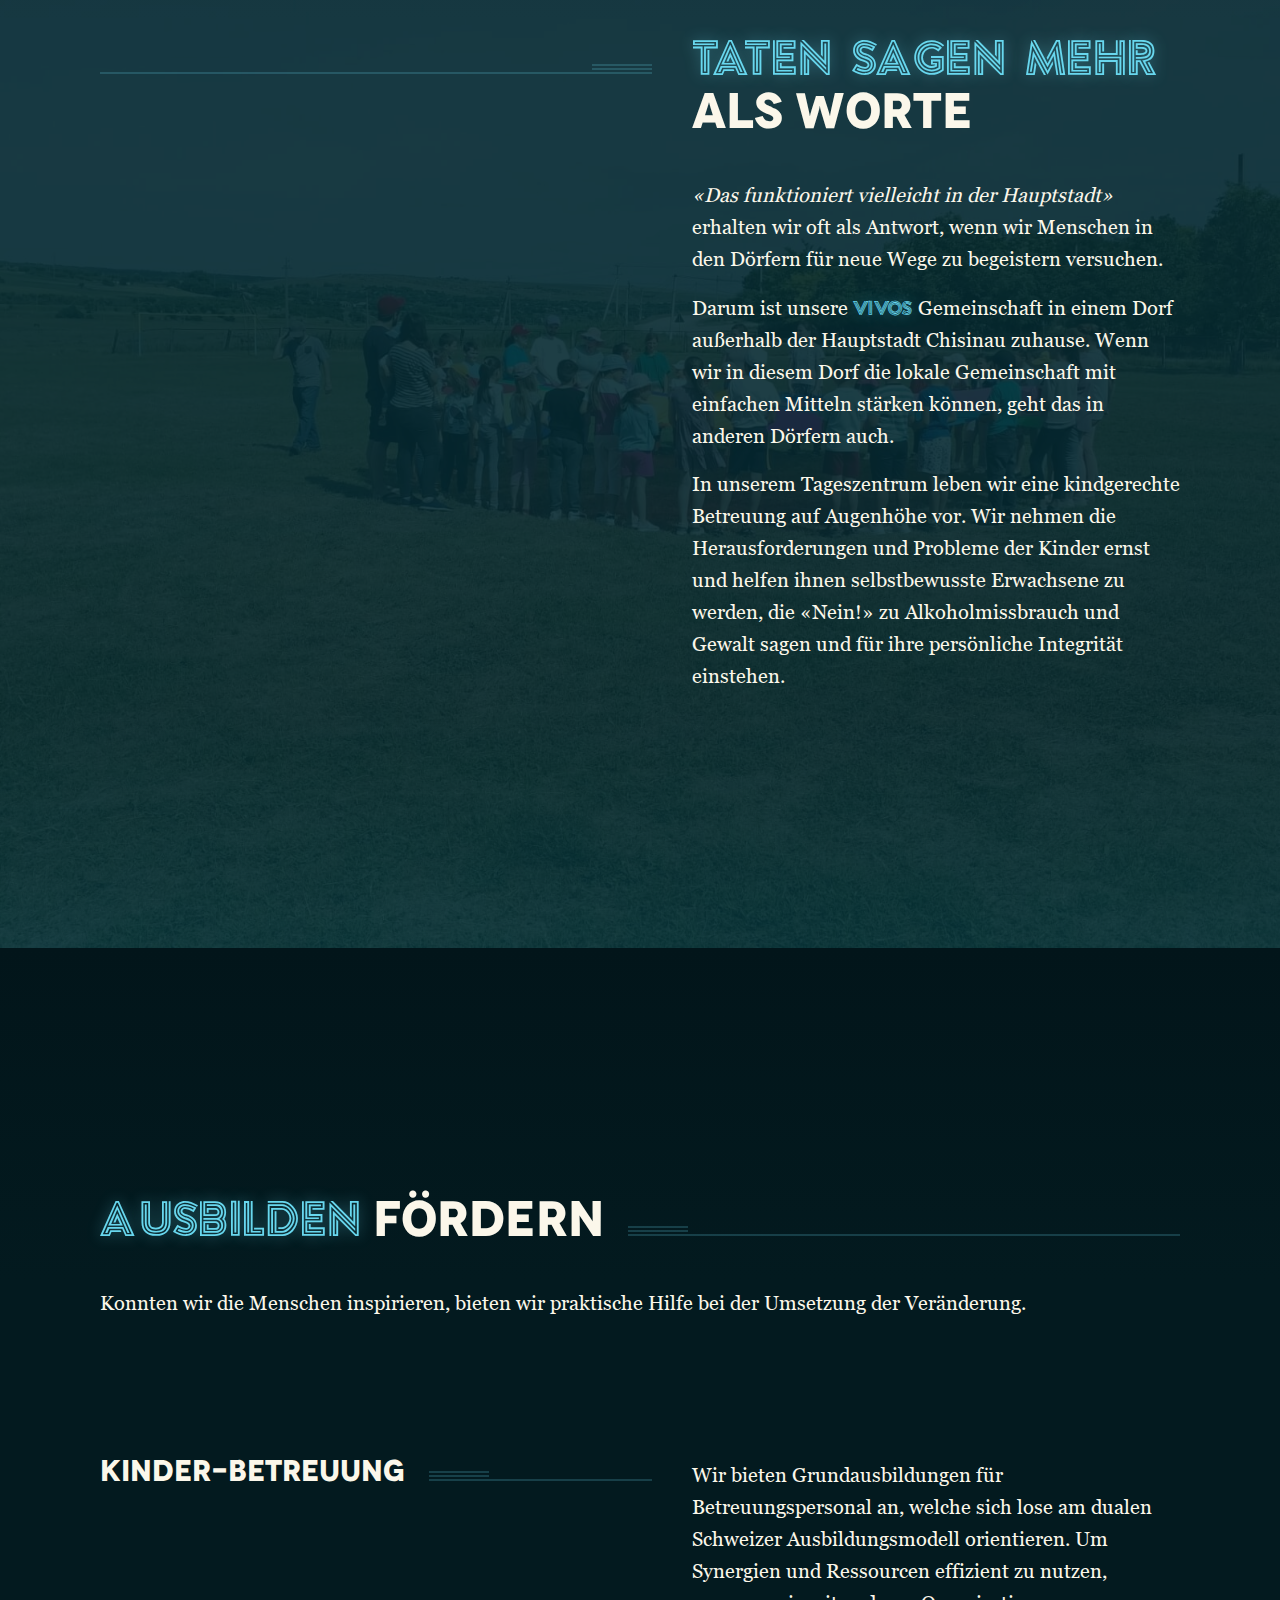
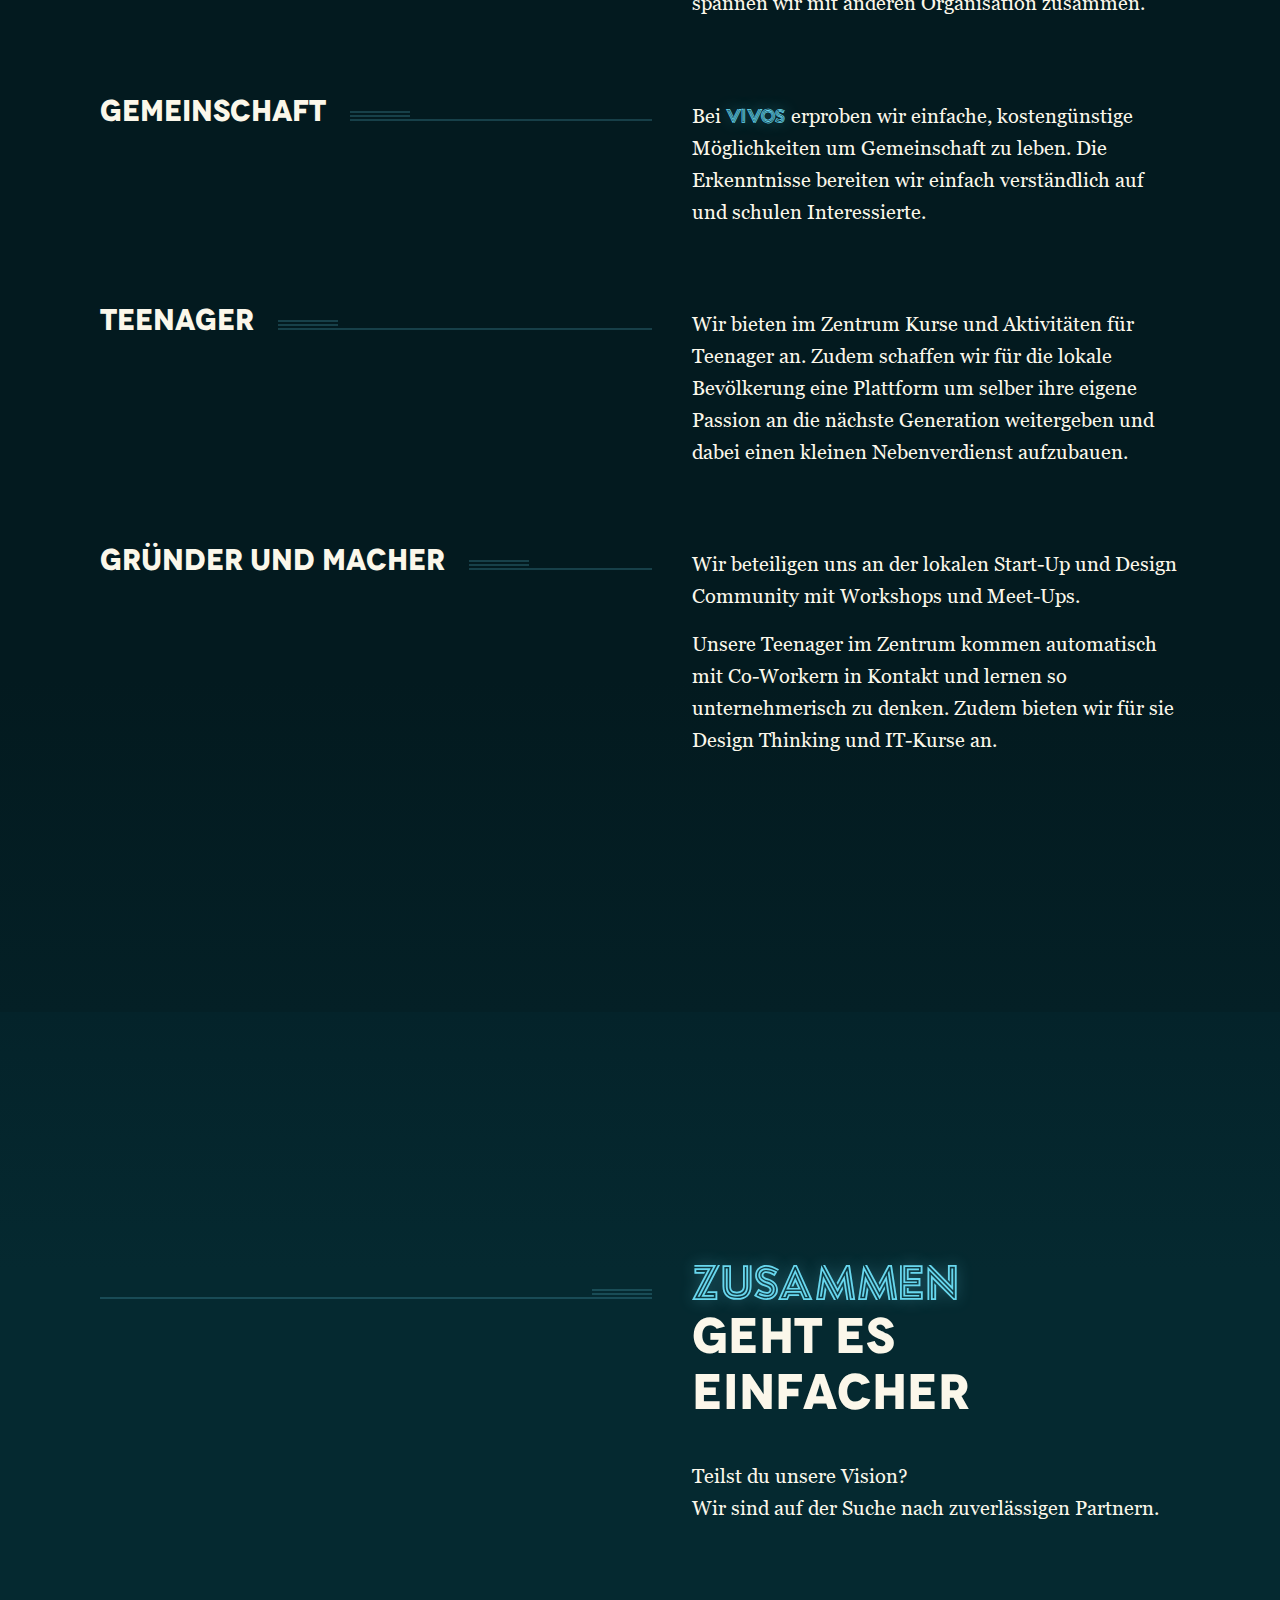
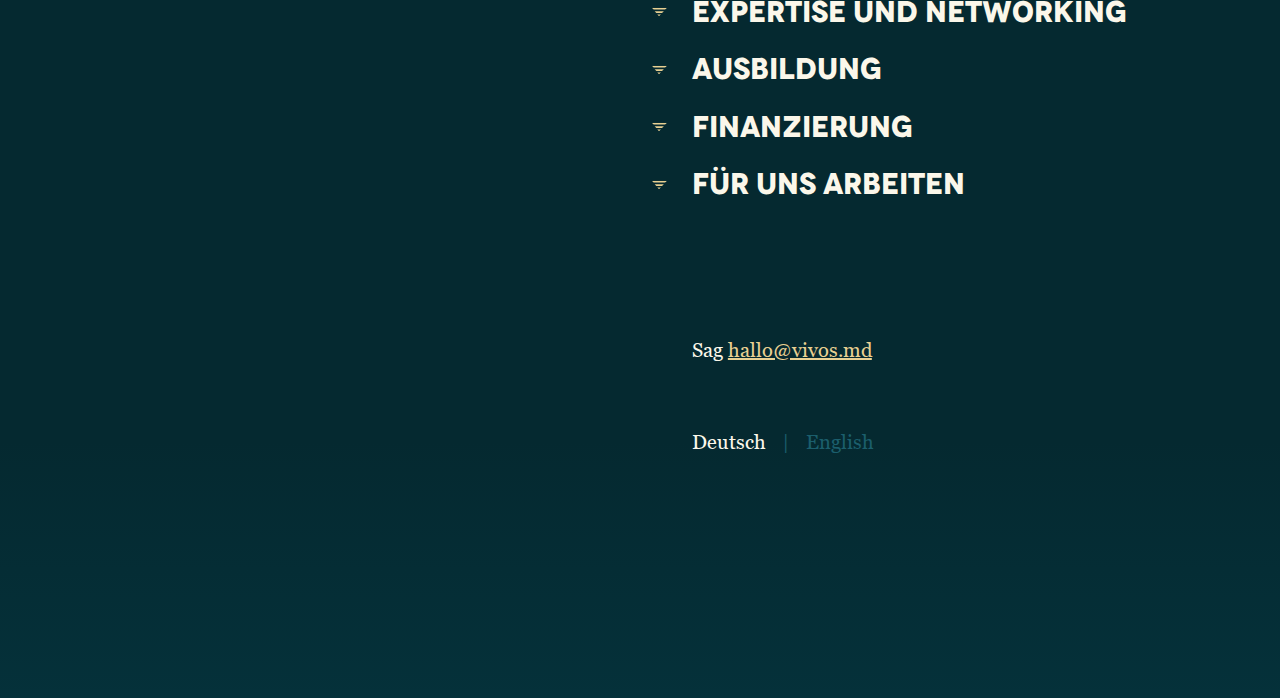
==== commit fd019e7c: "update share meta tags" ====
--- a/de/index.html
+++ b/de/index.html
@@ -1,5 +1,5 @@
 <!DOCTYPE html>
-<html lang="en">
+<html lang="de">
 
 <head>
   <meta charset="utf-8">
@@ -7,13 +7,13 @@
   <meta name="viewport" content="width=device-width, initial-scale=1">
 
   <!-- Site Meta content -->
-  <meta name="theme-color" content="#fff">
-  <meta name="description" content="">
-  <meta property="og:title" content="">
+  <meta name="theme-color" content="#031A1F">
+  <meta name="description" content="Gemeinschaft, inspirieren, ermutigen, befähigen, Hoffnung">
+  <meta property="og:title" content="VIVOS Community">
   <meta property="og:type" content="">
-  <meta property="og:url" content="">
-  <meta property="og:description" content="">
-  <meta property="og:image" content="">
+  <meta property="og:url" content="https://www.vivos.md">
+  <meta property="og:description" content="Gemeinschaft, inspirieren, ermutigen, befähigen, Hoffnung">
+  <meta property="og:image" content="https://www.vivos.md/img/favicon.png">
 
   <title>Vivos</title>
   <!-- Favicon Included -->
@@ -89,9 +89,9 @@
             <p>Wir glauben an eine hoffnungsvolle Zukunft. Diese wundervollen Menschen brauchen Ermutigung, Inspiration,
               Gemeinschaft und Schutz.</p>
             <p>
-              <span class="fancy-highlight">VIVOS</span>
-              ist ein Zentrum, in dem wir Gemeinschaft leben und Kurse sowie Ausbildungen für Teenager,
-              Betreuungs&shy;personal und Community-Gründer anbieten.
+              Bei <span class="fancy-highlight">VIVOS</span>
+              leben wir Gemeinschaft und bieten Kurse sowie Ausbildungen für Teenager,
+              Betreuungs&shy;personal und Community-Gründer an.
             </p>
           </div>
         </div>
@@ -116,16 +116,16 @@
           </div>
         </div>
         <div class="content-lead">
-          Das
+          Die
           <span class="fancy-highlight">VIVOS</span>
-          Gemeinschafts-<br />Zentrum steht auf drei Pfeilern
+          Gemeinschafts<br /> steht auf drei Pfeilern
         </div>
         <div class="content-wrapper columns-3 section-two__content">
           <div class="section-two__content-column">
             <div class="section-two__content-icon placeholder"></div>
             <h1 class="fancy-highlight">Vivos</h1>
             <h1 class="mb-40">community</h1>
-            <p>Die Mehrzweckhalle nutzen wir für Anlässe, Konferenzen, Workshops und Aktivitäten mit den Teens.</p>
+            <p>Wir organisieren Anlässe, Konferenzen, Workshops und Aktivitäten mit den Teens.</p>
             <p>Im Café treffen sich Eltern, Kinder, Erwachsene und Senioren.</p>
           </div>
           <div class="section-two__content-column">
@@ -168,9 +168,8 @@
               erhalten wir oft als Antwort, wenn wir Menschen in den Dörfern für neue Wege zu begeistern versuchen.
             </p>
             <p>
-              Darum bauen wir das <span class="fancy-highlight">VIVOS</span> Gemeinschafts&shy;zentrum in einem Dorf
-              außerhalb der
-              Hauptstadt Chisinau. Wenn wir in diesem Dorf die lokale Gemeinschaft mit einfachen Mitteln stärken können,
+              Darum ist unsere <span class="fancy-highlight">VIVOS</span> Gemeinschaft in einem Dorf
+              außerhalb der Hauptstadt Chisinau zuhause. Wenn wir in diesem Dorf die lokale Gemeinschaft mit einfachen Mitteln stärken können,
               geht das in anderen Dörfern auch.
             </p>
             <p>
--- a/css/style.css
+++ b/css/style.css
@@ -631,7 +631,7 @@
 	left: 0;
 	width: 100%;
 	height: 100%;
-	opacity: 0.2;
+	opacity: .1;
 	z-index: 1;
 	background-size: cover;
 	background-position: center;
@@ -716,7 +716,7 @@
 	.container {
 		padding: 0 var(--grid-m);
 	}
-
+	
 	.content-header {
 		margin-bottom: var(--grid-m);
 	}
@@ -725,14 +725,16 @@
 /* --- Section One --- */
 
 .section-one__background {
-	background-image: url('../img/hero-image.jpg');
+	background-image: url('../img/hero-house-visit.jpeg');
 }
 
 .word-slider-container {
+	display: none;
 	display: inline-block;
-	height: 64px;
-	margin-top: -8px;
+	vertical-align: top;
+	height: 70px;
 	overflow: hidden;
+	margin-top: -10px;
 
 	-webkit-mask-image: linear-gradient(transparent, white, white, white, transparent);
 	mask-image: linear-gradient(transparent, white, white, white, transparent);
@@ -743,7 +745,7 @@
 .word-slider {
 	display: inline-block;
 	margin: 0;
-	margin-top: 8px;
+	margin-top: 10px;
 	padding: 0;
 	list-style: none;
 
@@ -764,11 +766,12 @@
 
 .word-slider-item {
 	display: block;
-	line-height: 56px;
 	text-align: left;
+	padding-bottom: 25px;
 }
 
 @-webkit-keyframes wordSlider {
+
 	0%,
 	20% {
 		transform: translateY(0%);
@@ -795,6 +798,7 @@
 }
 
 @keyframes wordSlider {
+
 	0%,
 	20% {
 		transform: translateY(0%);
@@ -836,6 +840,7 @@
 
 .section-two__content-icon {
 	display: block;
+	display: none;
 	height: min(30vh, 150px);
 	width: min(50vw, 200px);
 	margin-bottom: var(--grid-xl);
@@ -876,7 +881,7 @@
 /* --- Section Three --- */
 
 .section-three__background {
-	background-image: url('../img/hero-image.jpg');
+	background-image: url('../img/hero-children.jpeg');
 }
 
 /* --- Section Four --- */
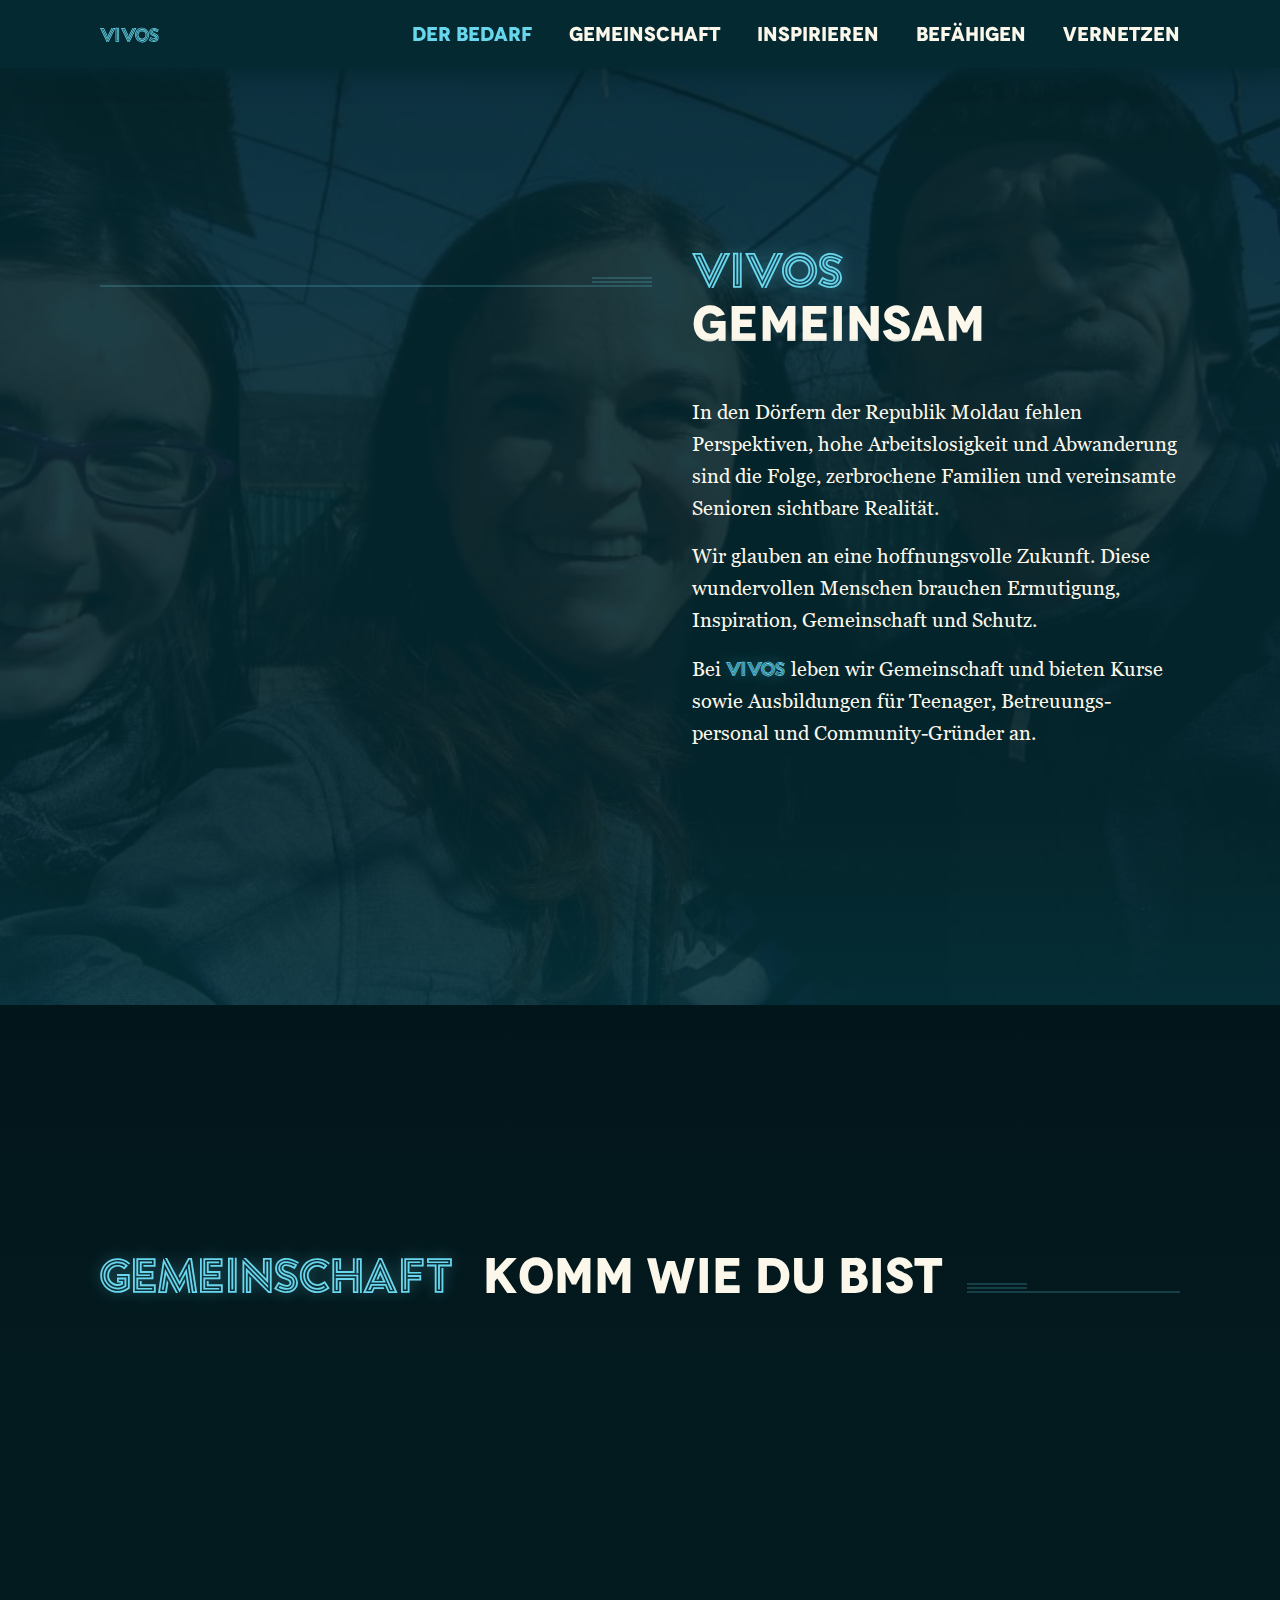
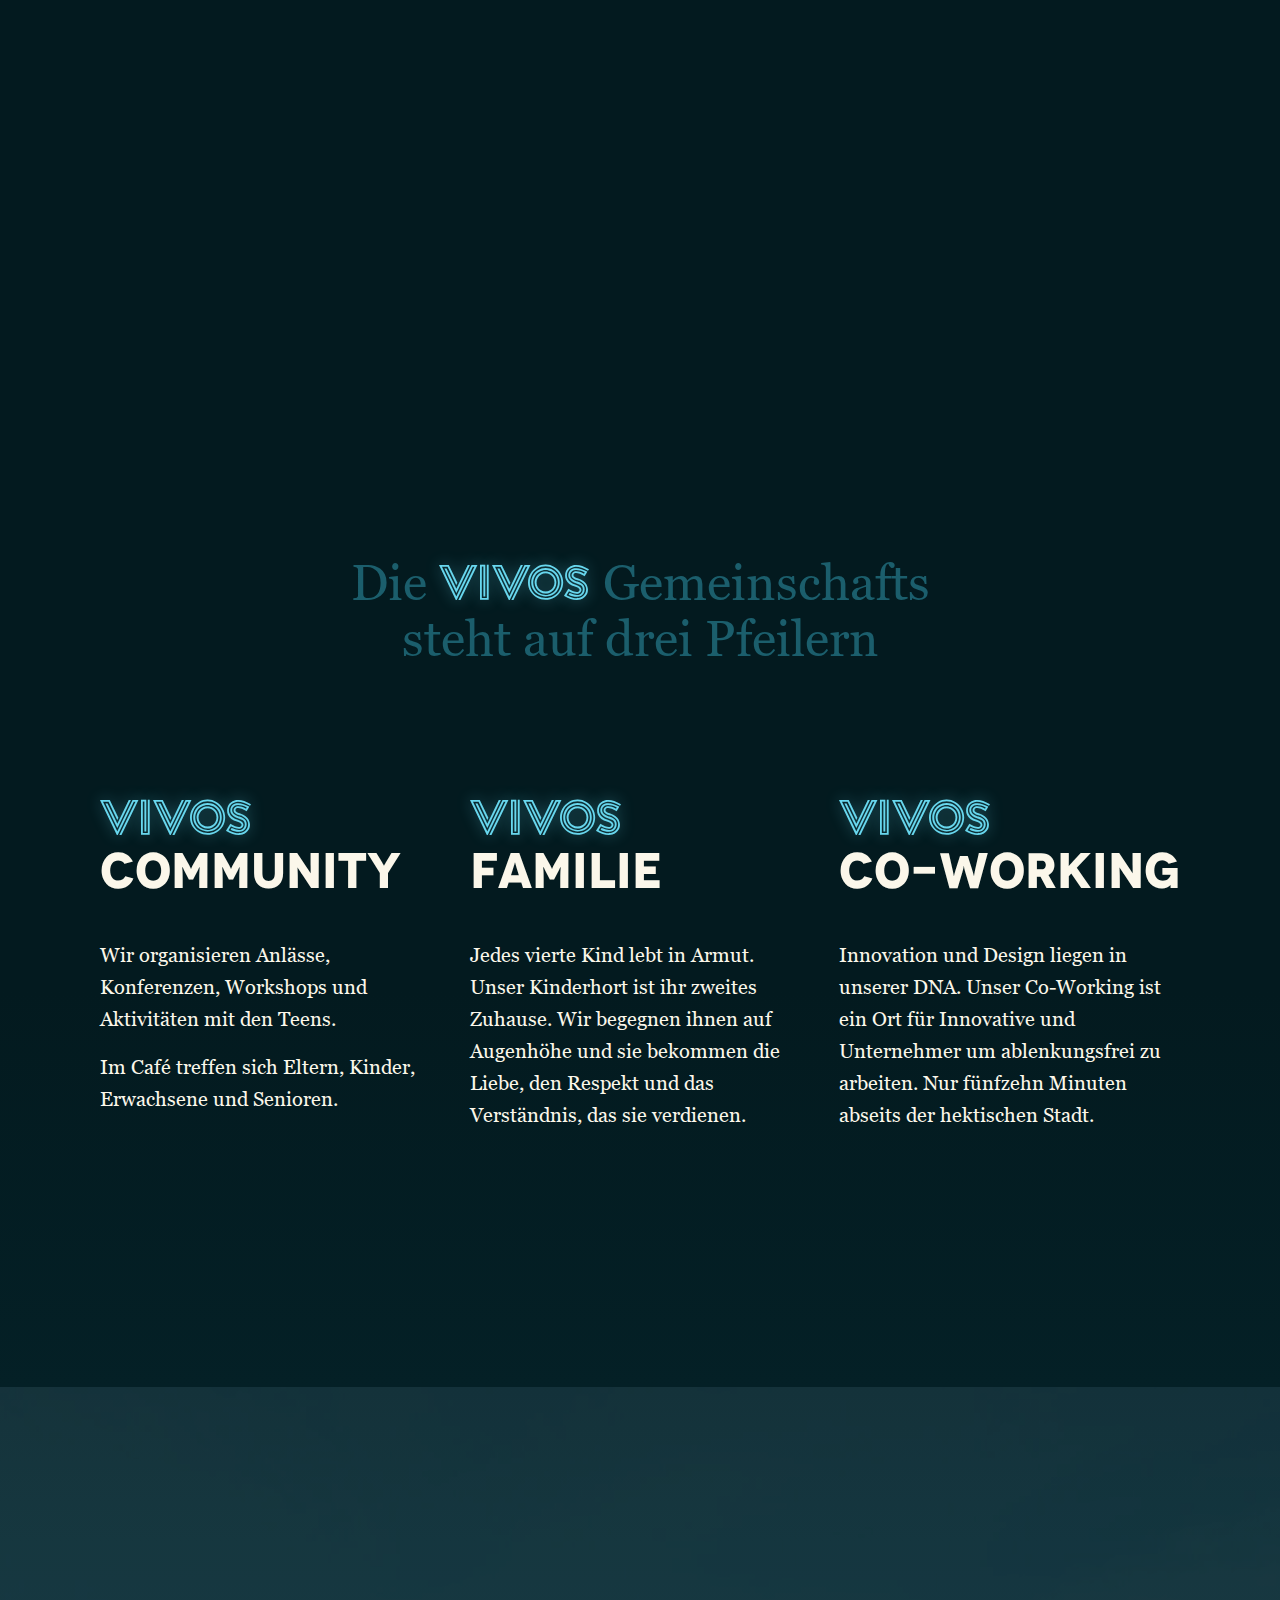
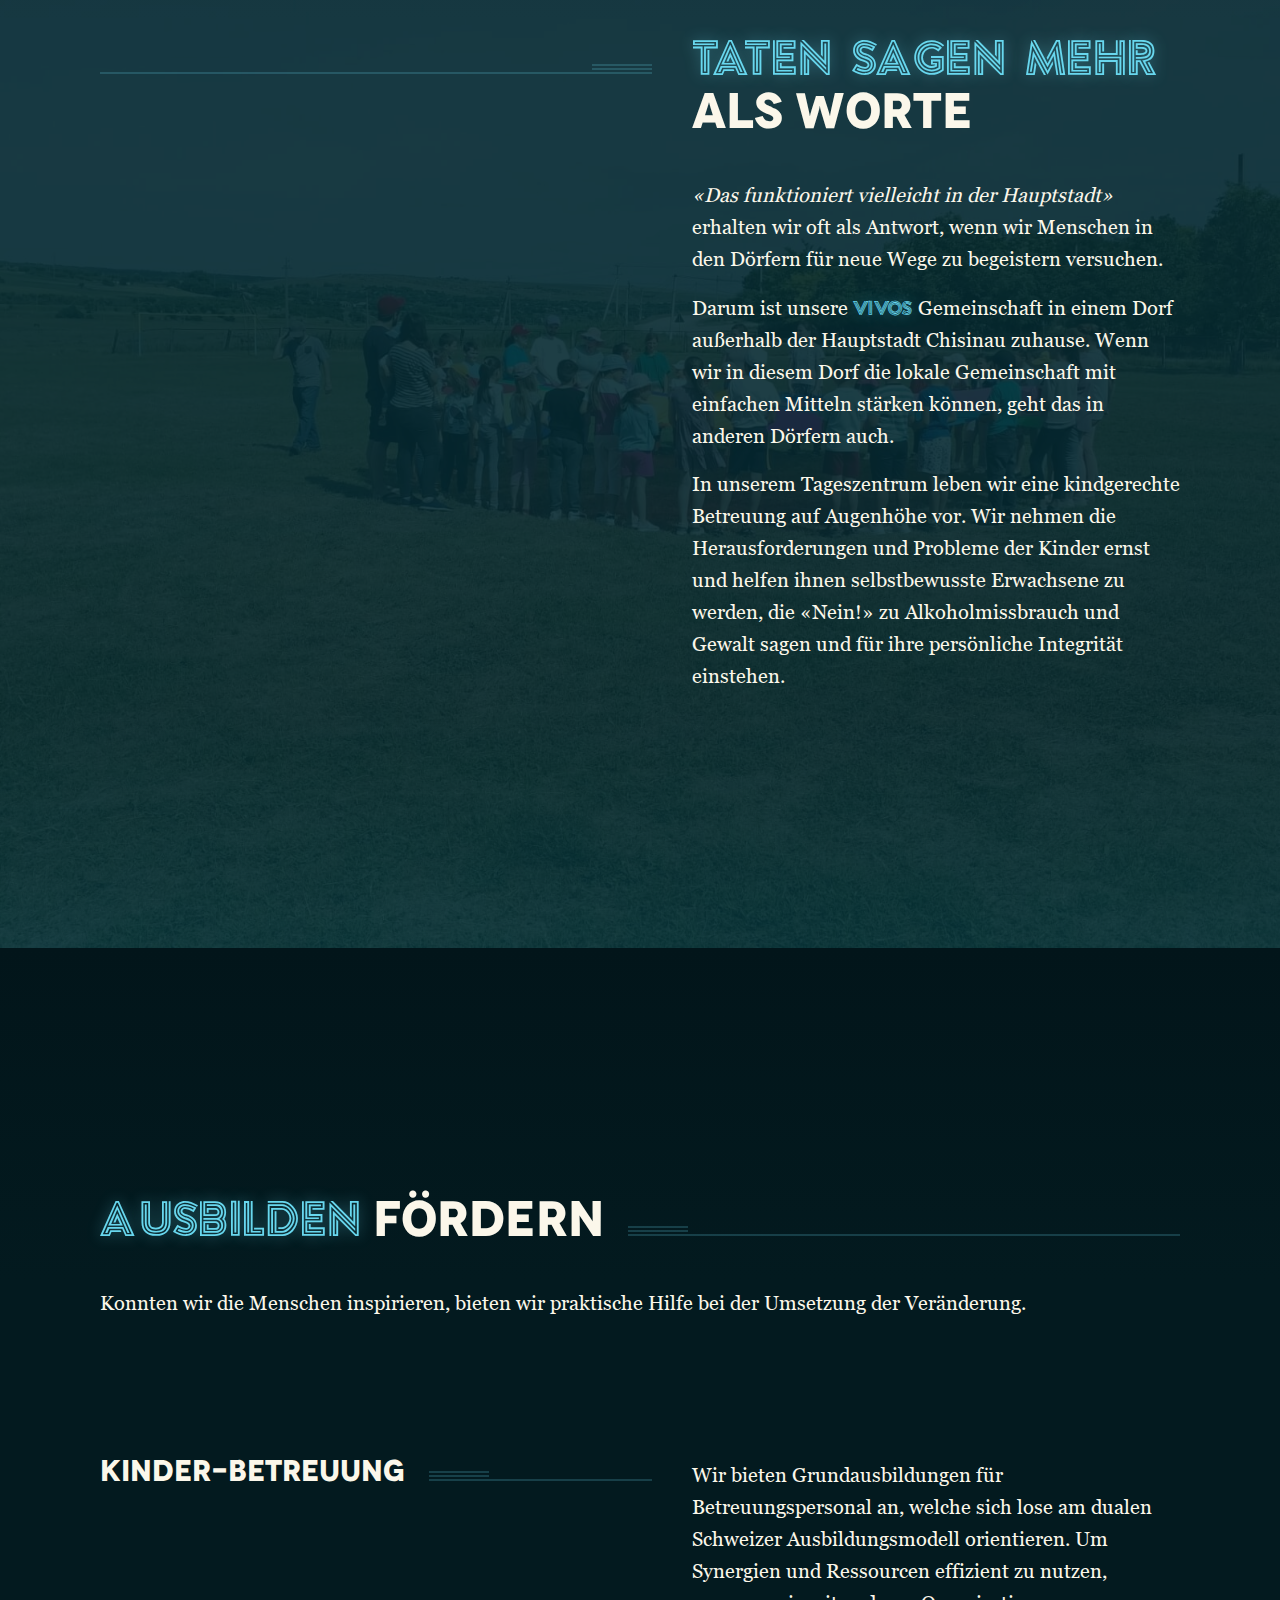
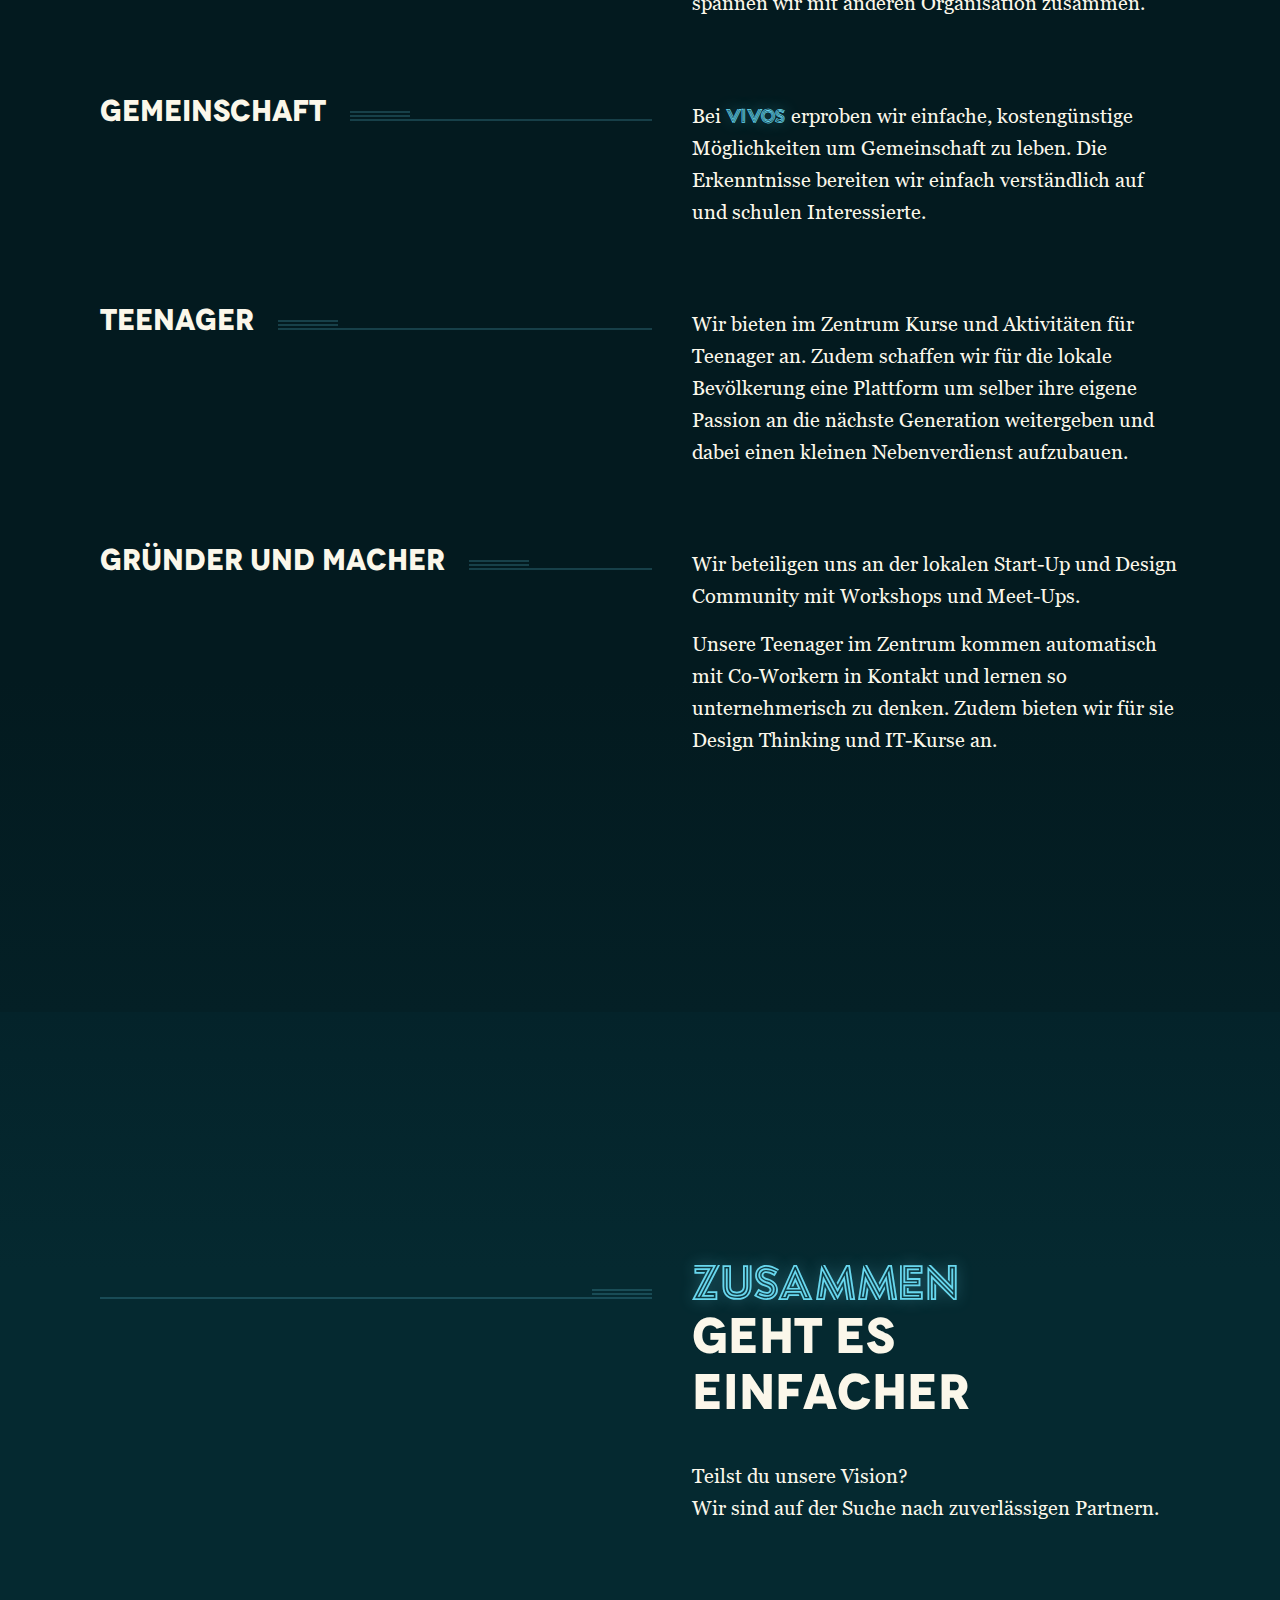
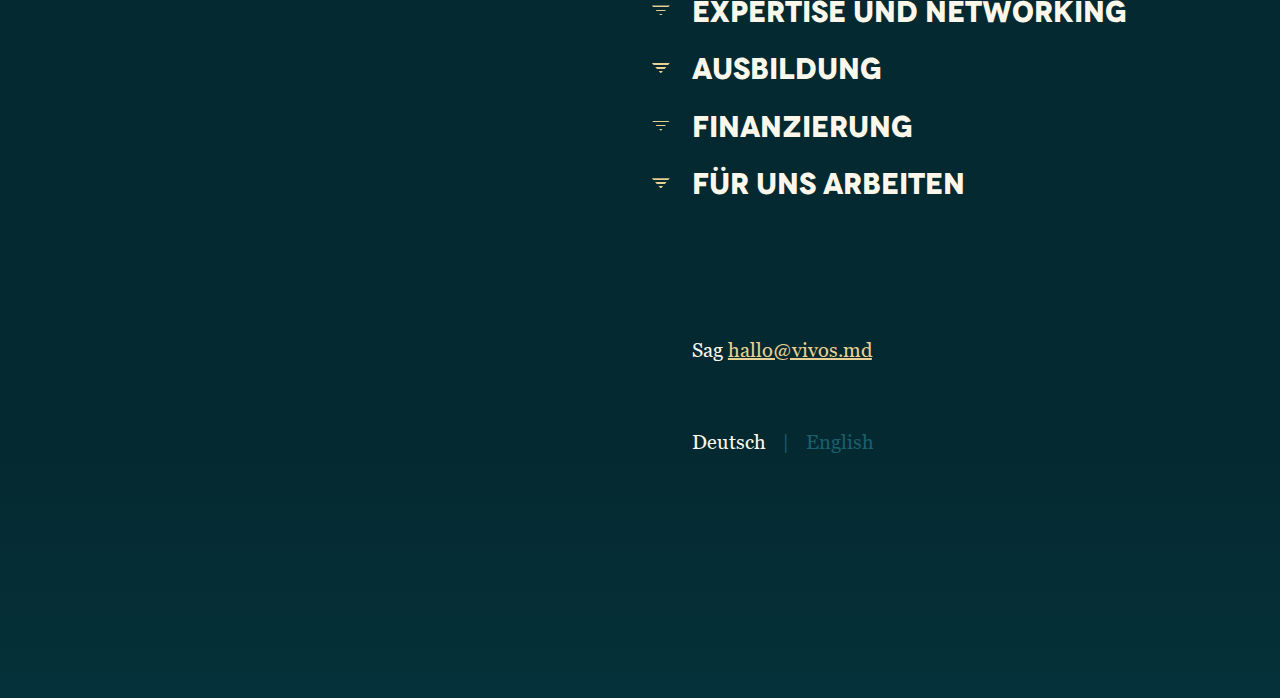
==== commit 1249c948: "smooth animation for arrows icon" ====
--- a/de/index.html
+++ b/de/index.html
@@ -38,7 +38,11 @@
             <a href="#vernetzen" class="nav-link">vernetzen</a>
           </nav>
           <div class="mobile-menu-button">
-            <img src="./../img/arrow.svg" alt="arrow svg icon" class="arrow-icon">
+            <div class="arrow-icon">
+              <div class="arrow-icon-line"></div>
+              <div class="arrow-icon-line"></div>
+              <div class="arrow-icon-line"></div>
+            </div>
           </div>
         </div>
       </div>
@@ -169,7 +173,8 @@
             </p>
             <p>
               Darum ist unsere <span class="fancy-highlight">VIVOS</span> Gemeinschaft in einem Dorf
-              außerhalb der Hauptstadt Chisinau zuhause. Wenn wir in diesem Dorf die lokale Gemeinschaft mit einfachen Mitteln stärken können,
+              außerhalb der Hauptstadt Chisinau zuhause. Wenn wir in diesem Dorf die lokale Gemeinschaft mit einfachen
+              Mitteln stärken können,
               geht das in anderen Dörfern auch.
             </p>
             <p>
@@ -260,7 +265,11 @@
             <div class="accordion">
               <div class="accordion-item">
                 <div class="accordion-header">
-                  <img src="./../img/arrow.svg" alt="arrow svg icon" class="arrow-icon">
+                  <div class="arrow-icon">
+                    <div class="arrow-icon-line"></div>
+                    <div class="arrow-icon-line"></div>
+                    <div class="arrow-icon-line"></div>
+                  </div>
                   <h2>Expertise und networking</h2>
                 </div>
                 <div class="accordion-content">
@@ -277,8 +286,11 @@
               </div>
               <div class="accordion-item">
                 <div class="accordion-header">
-                  <img src="./../img/arrow.svg" alt="arrow svg icon" class="arrow-icon">
-
+                  <div class="arrow-icon">
+                    <div class="arrow-icon-line"></div>
+                    <div class="arrow-icon-line"></div>
+                    <div class="arrow-icon-line"></div>
+                  </div>
                   <h2>ausbildung</h2>
                 </div>
                 <div class="accordion-content">
@@ -291,8 +303,11 @@
               </div>
               <div class="accordion-item">
                 <div class="accordion-header">
-                  <img src="./../img/arrow.svg" alt="arrow svg icon" class="arrow-icon">
-
+                  <div class="arrow-icon">
+                    <div class="arrow-icon-line"></div>
+                    <div class="arrow-icon-line"></div>
+                    <div class="arrow-icon-line"></div>
+                  </div>
                   <h2>Finanzierung</h2>
                 </div>
                 <div class="accordion-content">
@@ -307,8 +322,11 @@
               </div>
               <div class="accordion-item">
                 <div class="accordion-header">
-                  <img src="./../img/arrow.svg" alt="arrow svg icon" class="arrow-icon">
-
+                  <div class="arrow-icon">
+                    <div class="arrow-icon-line"></div>
+                    <div class="arrow-icon-line"></div>
+                    <div class="arrow-icon-line"></div>
+                  </div>
                   <h2>Für uns Arbeiten</h2>
                 </div>
                 <div class="accordion-content">
--- a/css/style.css
+++ b/css/style.css
@@ -415,16 +415,34 @@
 	text-shadow: 0px 0px 15px #68D7EE66;
 }
 
-
 /* ### END TYPOGRAPHY ############################################# */
 
 
 /* ### MISC ELEMENTS ############################################# */
 
 .arrow-icon {
-	transform: rotate(180deg);
-	width: 15px;
-	transition: all 0.3s ease;
+	display: flex;
+	flex-direction: column;
+	justify-content: center;
+	align-items: center;
+	gap: 25%;
+	width: 18px;
+	height: 10px;
+	clip-path: polygon(0% 0%, 100% 0%, 52% 100%, 48% 100%);
+	transition: all 0.3s ease-in-out;
+}
+
+.arrow-icon.open,
+.mobile-menu-button--open .arrow-icon,
+.accordion-item--expanded .arrow-icon {
+	clip-path: polygon(47% 0%, 53% 0%, 100% 100%, 0% 100%);
+}
+
+.arrow-icon-line {
+	display: block;
+	width: 100%;
+	height: 16.6%;
+	background-color: var(--golden-hour);
 }
 
 
@@ -581,15 +599,12 @@
 }
 
 .mobile-menu-button {
-	padding: var(--header-padding-v) 0;
+	padding: var(--header-padding-v) 40px;
+	margin: 0 -40px;
 	display: flex;
 	justify-content: center;
 	align-items: center;
 	cursor: pointer;
-}
-
-.mobile-menu-button--open .arrow-icon {
-	transform: rotate(0deg);
 }
 
 /* 1000px -> mobile nav is also for tablets */
@@ -716,7 +731,7 @@
 	.container {
 		padding: 0 var(--grid-m);
 	}
-	
+
 	.content-header {
 		margin-bottom: var(--grid-m);
 	}
@@ -944,16 +959,10 @@
 	padding: 12px 0;
 }
 
-.accordion-item--expanded .arrow-icon {
-	transform: translateY(-50%) rotate(0deg);
-}
-
 .footer .arrow-icon {
-	width: 15px;
 	position: absolute;
 	left: -40px;
-	top: 50%;
-	transform: translateY(-50%) rotate(180deg);
+	top: 38%;
 }
 
 
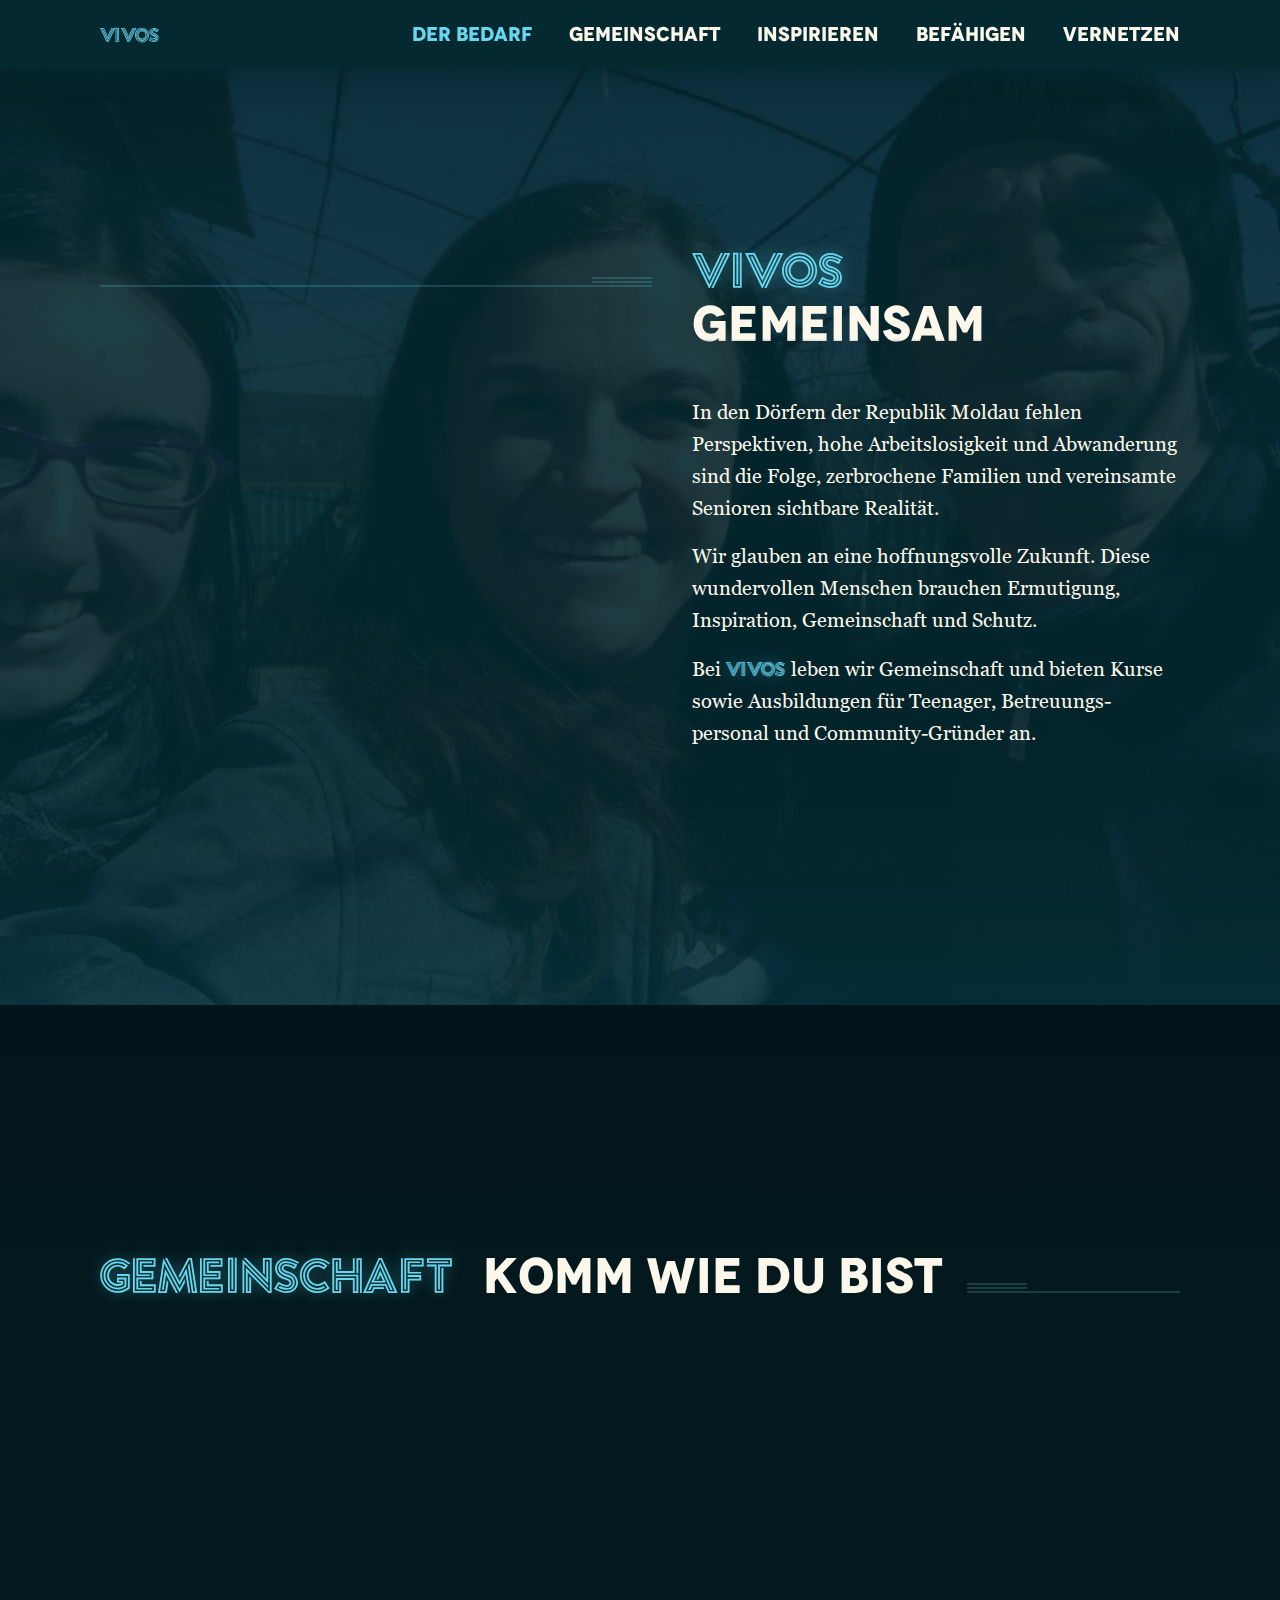
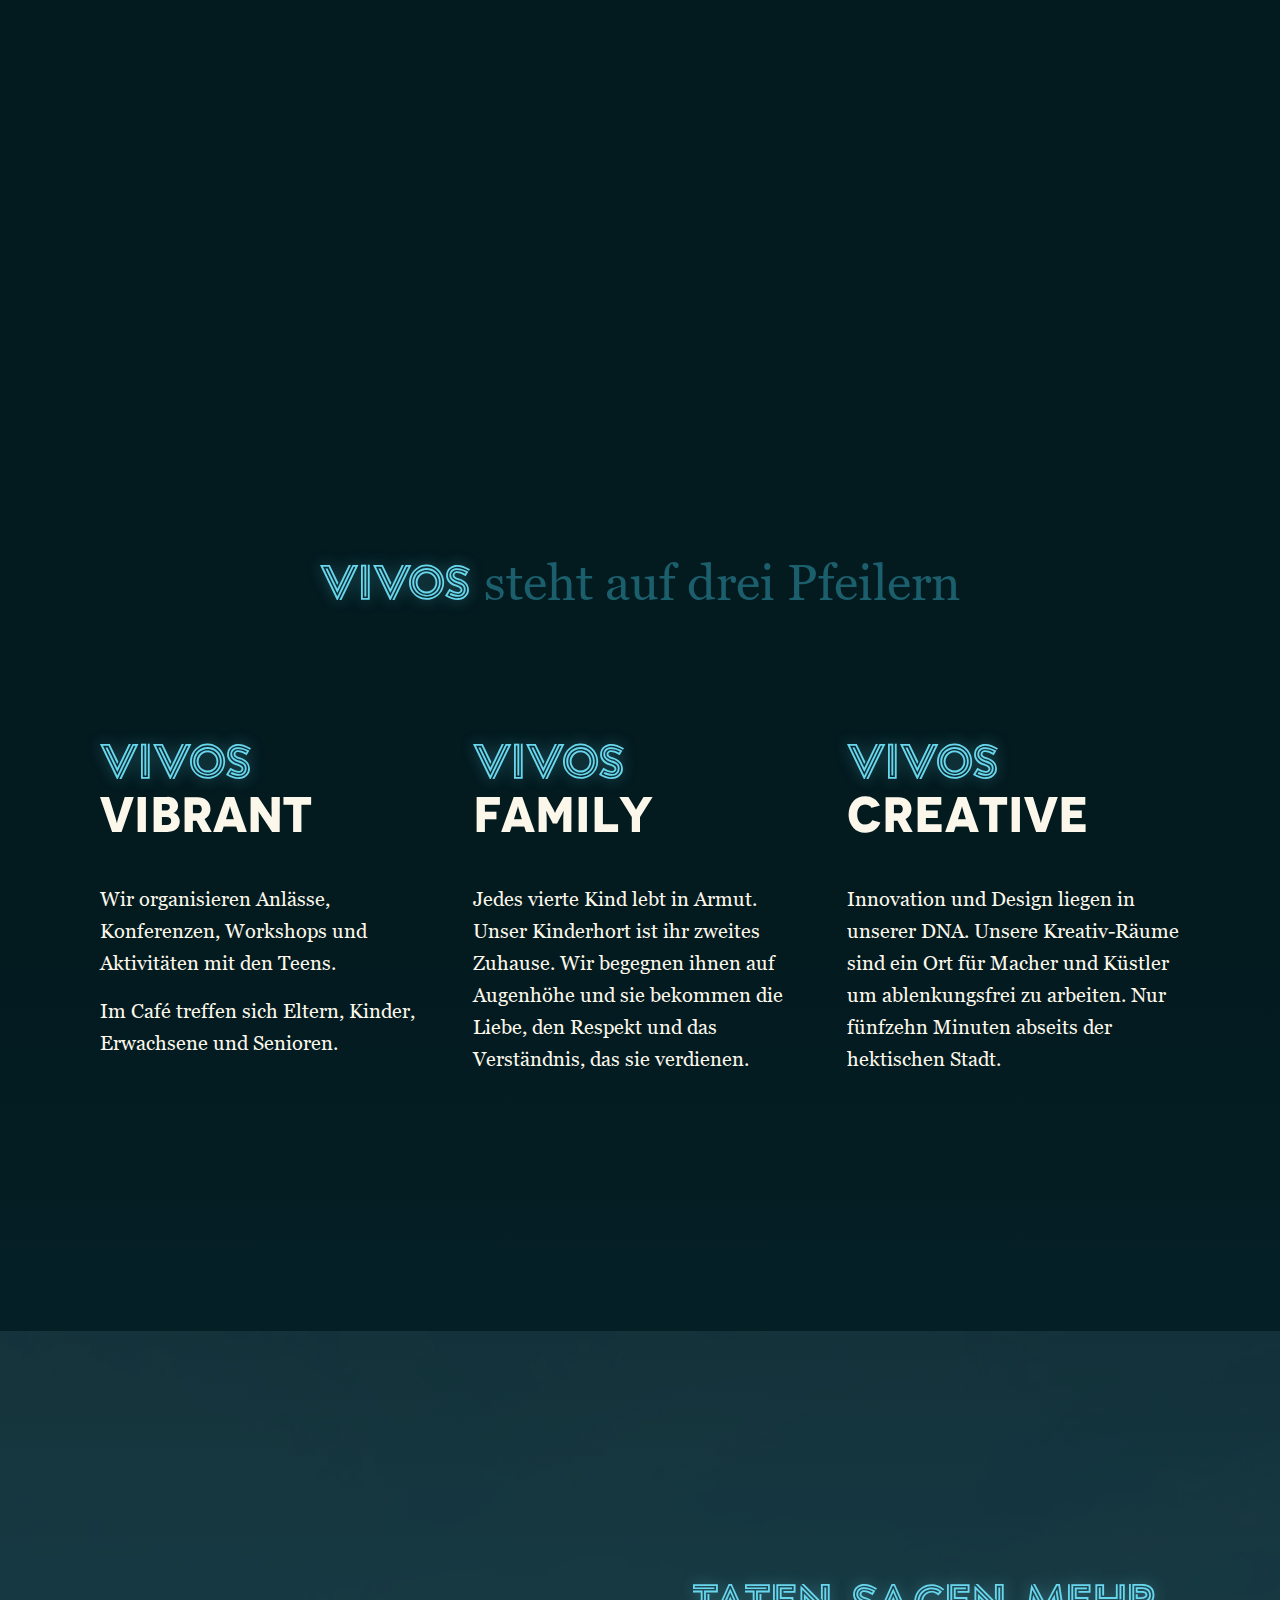
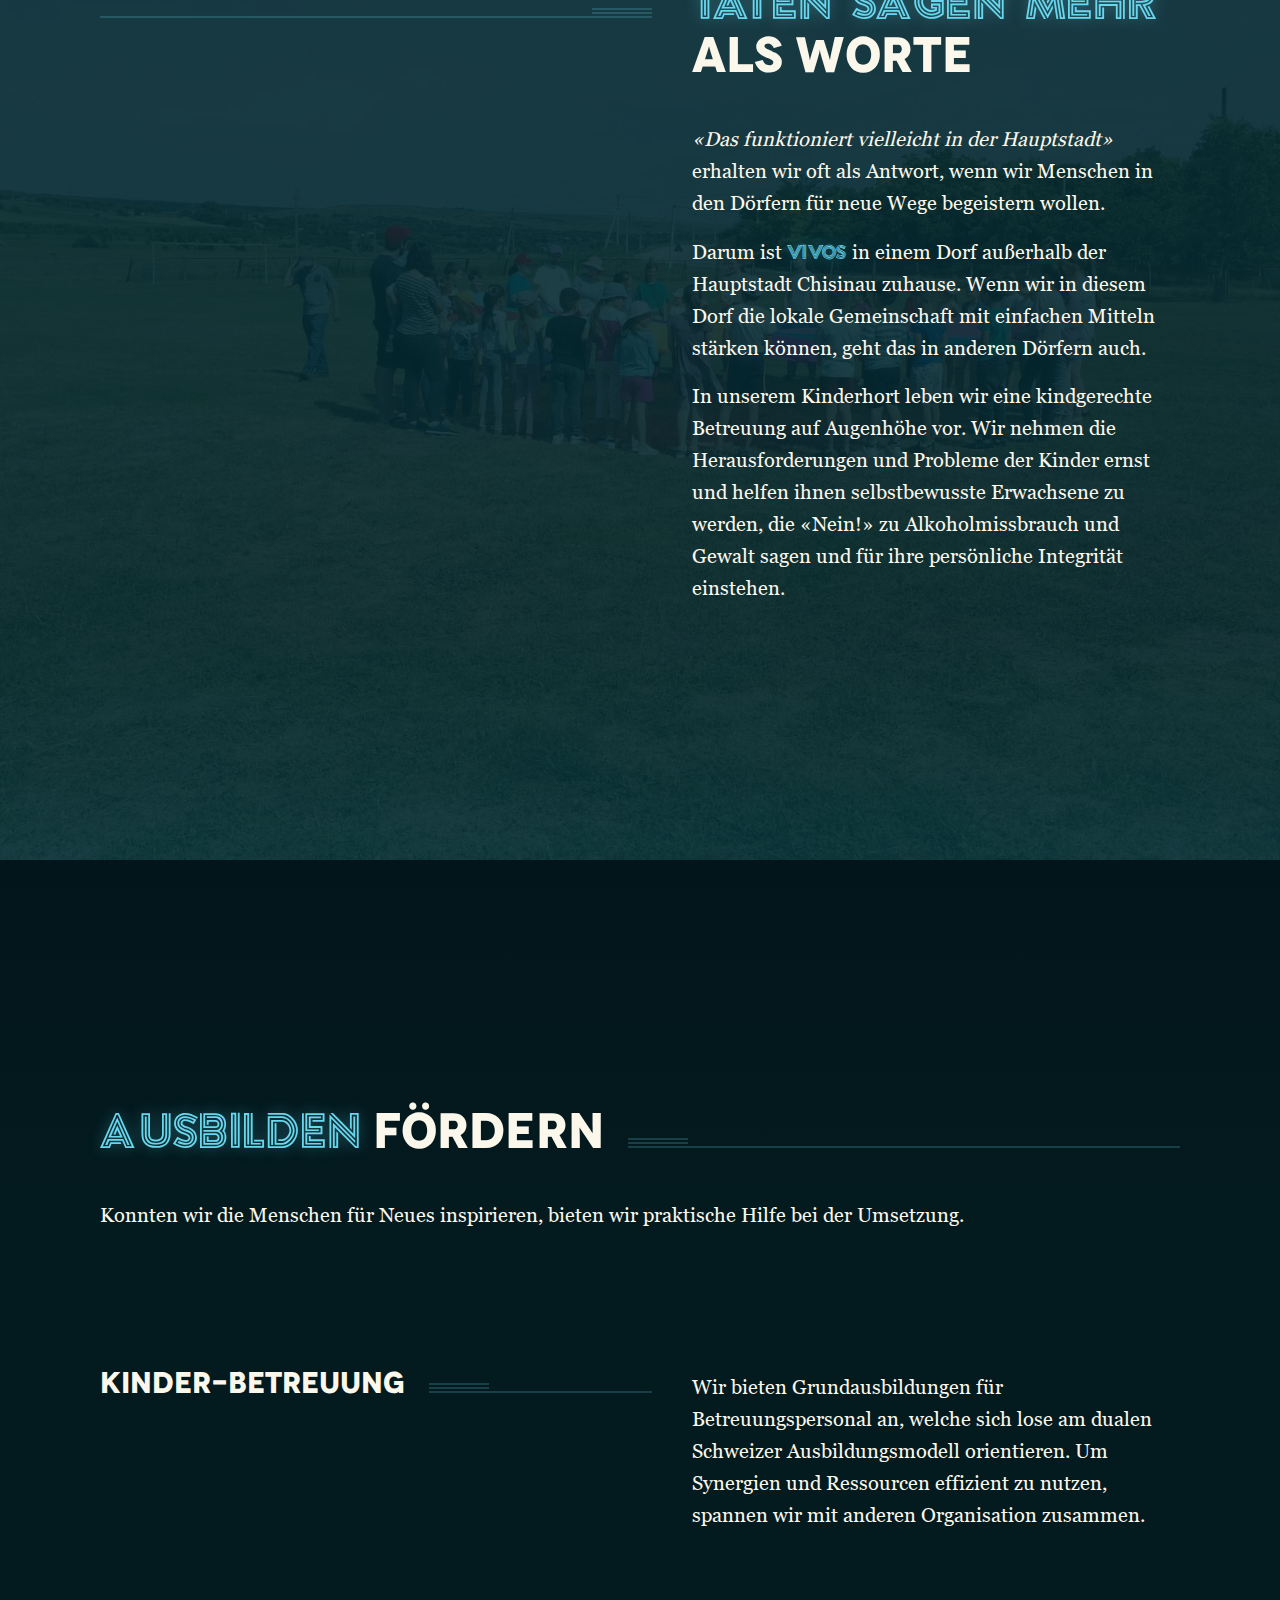
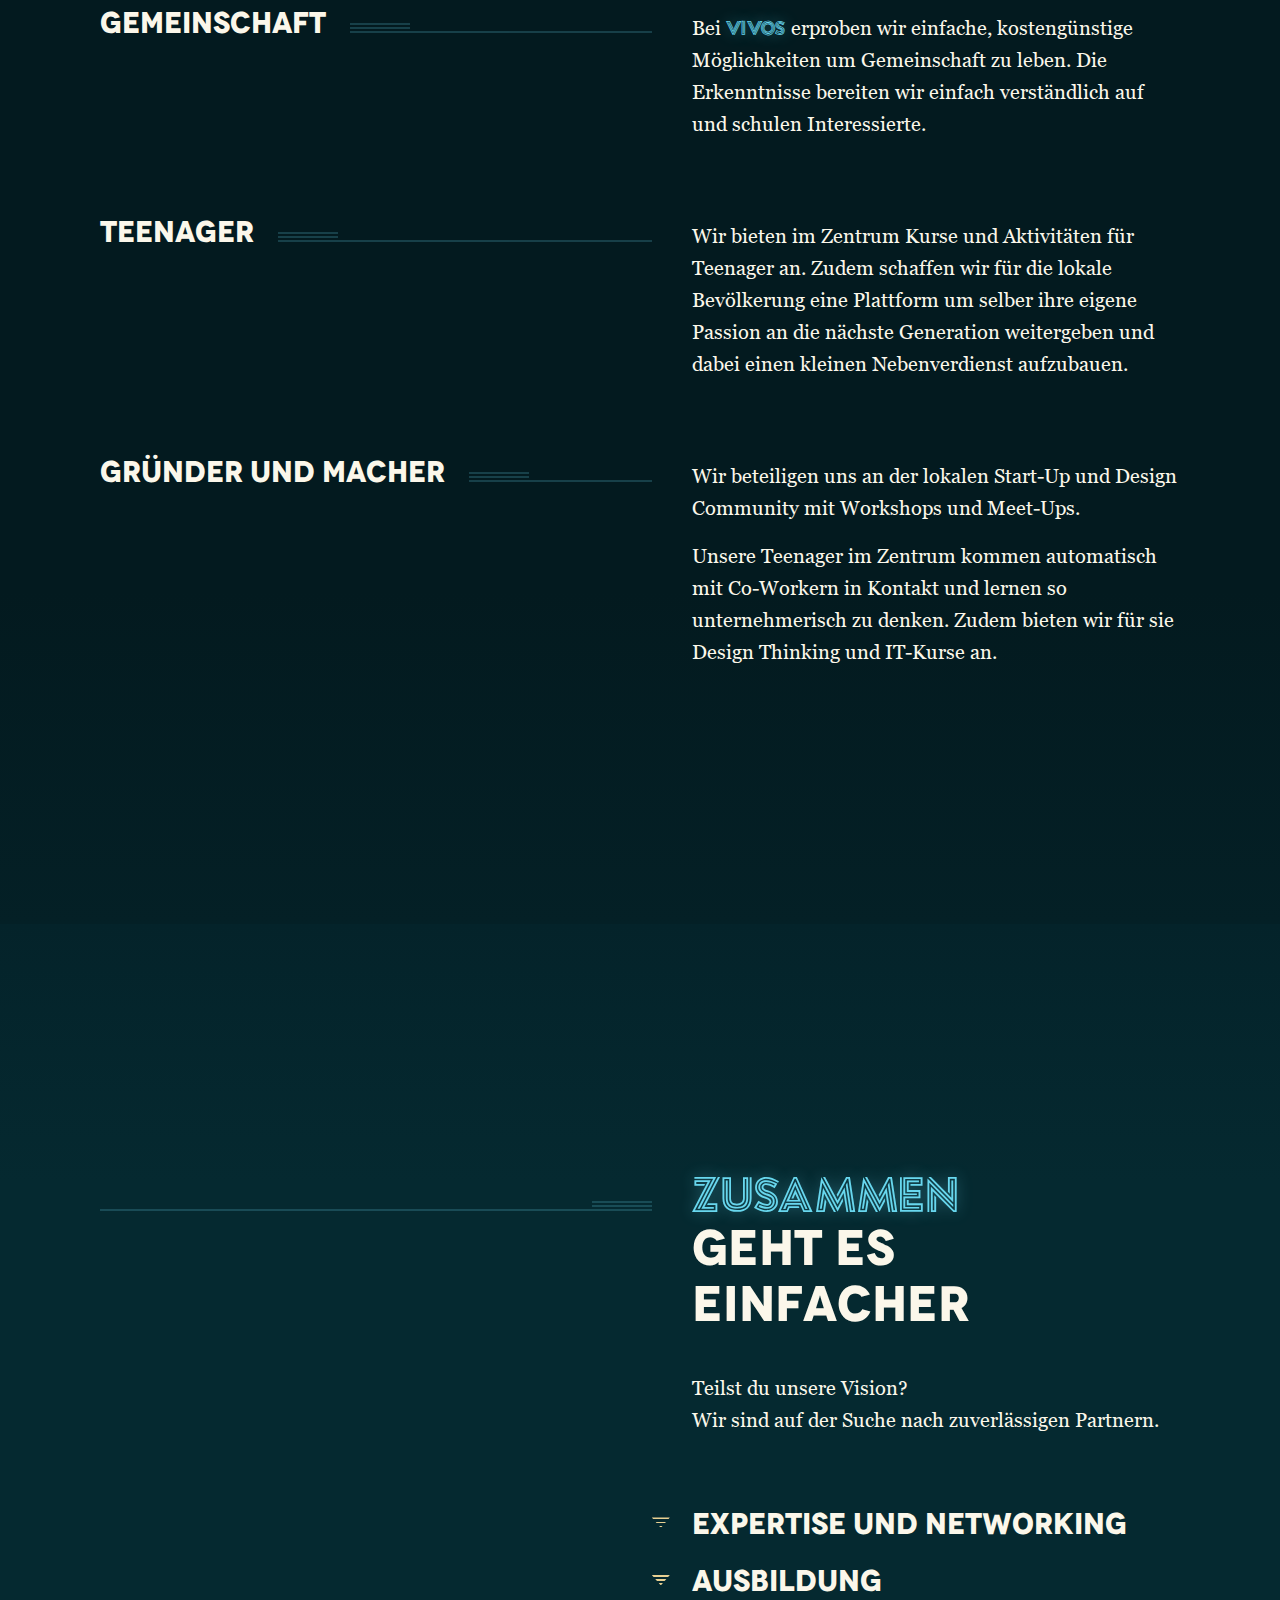
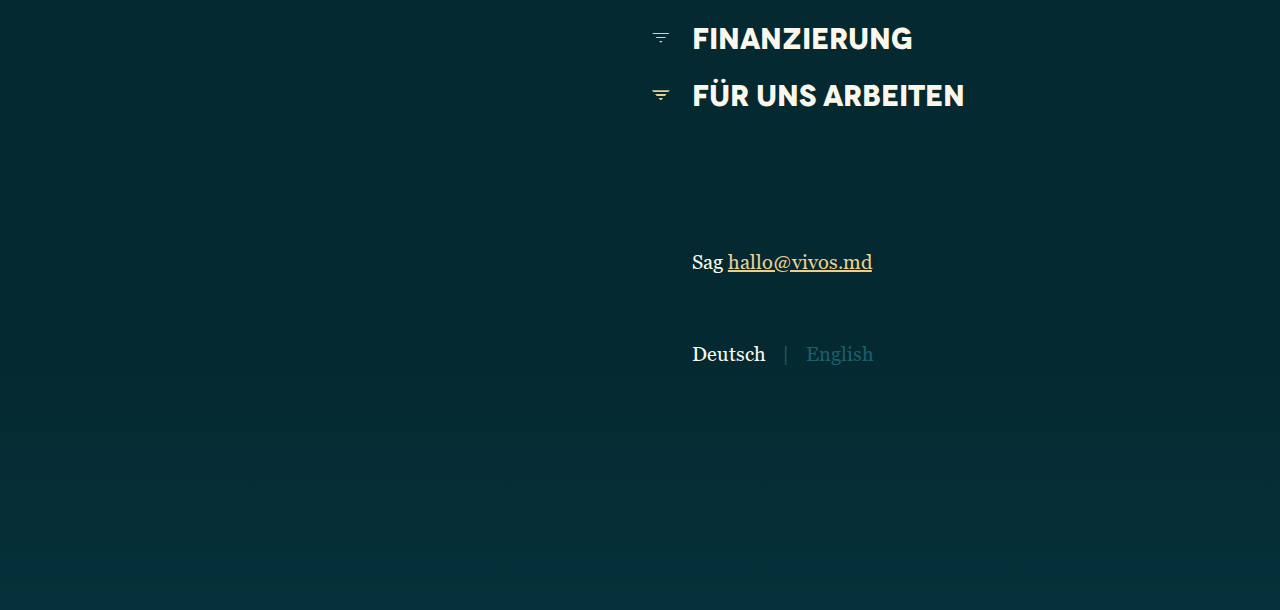
==== commit 9c9c1fd8: "Merge pull request #32 from timschoch/develop" ====
--- a/de/index.html
+++ b/de/index.html
@@ -120,22 +120,21 @@
           </div>
         </div>
         <div class="content-lead">
-          Die
           <span class="fancy-highlight">VIVOS</span>
-          Gemeinschafts<br /> steht auf drei Pfeilern
+          steht auf drei Pfeilern
         </div>
         <div class="content-wrapper columns-3 section-two__content">
           <div class="section-two__content-column">
             <div class="section-two__content-icon placeholder"></div>
             <h1 class="fancy-highlight">Vivos</h1>
-            <h1 class="mb-40">community</h1>
+            <h1 class="mb-40">Vibrant</h1>
             <p>Wir organisieren Anlässe, Konferenzen, Workshops und Aktivitäten mit den Teens.</p>
             <p>Im Café treffen sich Eltern, Kinder, Erwachsene und Senioren.</p>
           </div>
           <div class="section-two__content-column">
             <div class="section-two__content-icon placeholder"></div>
             <h1 class="fancy-highlight">Vivos</h1>
-            <h1 class="mb-40">familie</h1>
+            <h1 class="mb-40">Family</h1>
             <p>
               Jedes vierte Kind lebt in Armut. Unser Kinderhort ist ihr zweites Zuhause. Wir begegnen ihnen auf
               Augenhöhe und sie bekommen die Liebe, den Respekt und das Verständnis, das sie verdienen.
@@ -144,9 +143,9 @@
           <div class="section-two__content-column">
             <div class="section-two__content-icon placeholder"></div>
             <h1 class="fancy-highlight">Vivos</h1>
-            <h1 class="mb-40 no-wrap">co-wor&shy;king</h1>
-            <p>
-              Innovation und Design liegen in unserer DNA. Unser Co-Working ist ein Ort für Innovative und Unternehmer
+            <h1 class="mb-40 no-wrap">creative</h1>
+            <p>
+              Innovation und Design liegen in unserer DNA. Unsere Kreativ-Räume sind ein Ort für Macher und Küstler
               um ablenkungsfrei zu arbeiten. Nur fünfzehn Minuten abseits der hektischen Stadt.
             </p>
           </div>
@@ -169,16 +168,15 @@
             </div>
             <p>
               <i>«Das funktioniert vielleicht in der Hauptstadt»</i>
-              erhalten wir oft als Antwort, wenn wir Menschen in den Dörfern für neue Wege zu begeistern versuchen.
-            </p>
-            <p>
-              Darum ist unsere <span class="fancy-highlight">VIVOS</span> Gemeinschaft in einem Dorf
+              erhalten wir oft als Antwort, wenn wir Menschen in den Dörfern für neue Wege begeistern wollen.
+            </p>
+            <p>
+              Darum ist <span class="fancy-highlight">VIVOS</span> in einem Dorf
               außerhalb der Hauptstadt Chisinau zuhause. Wenn wir in diesem Dorf die lokale Gemeinschaft mit einfachen
-              Mitteln stärken können,
-              geht das in anderen Dörfern auch.
-            </p>
-            <p>
-              In unserem Tageszentrum leben wir eine kindgerechte Betreuung auf Augenhöhe vor. Wir nehmen die
+              Mitteln stärken können, geht das in anderen Dörfern auch.
+            </p>
+            <p>
+              In unserem Kinderhort leben wir eine kindgerechte Betreuung auf Augenhöhe vor. Wir nehmen die
               Herausforderungen und Probleme der Kinder ernst und helfen ihnen selbstbewusste Erwachsene zu werden, die
               «Nein!» zu Alkoholmissbrauch und Gewalt sagen und für ihre persönliche Integrität einstehen.
             </p>
@@ -199,7 +197,7 @@
         </div>
         <div class="content-wrapper mb-xxl">
           <p>
-            Konnten wir die Menschen inspirieren, bieten wir praktische Hilfe bei der Umsetzung der Veränderung.
+            Konnten wir die Menschen für Neues inspirieren, bieten wir praktische Hilfe bei der Umsetzung.
           </p>
         </div>
         <div class="content-wrapper columns-2">
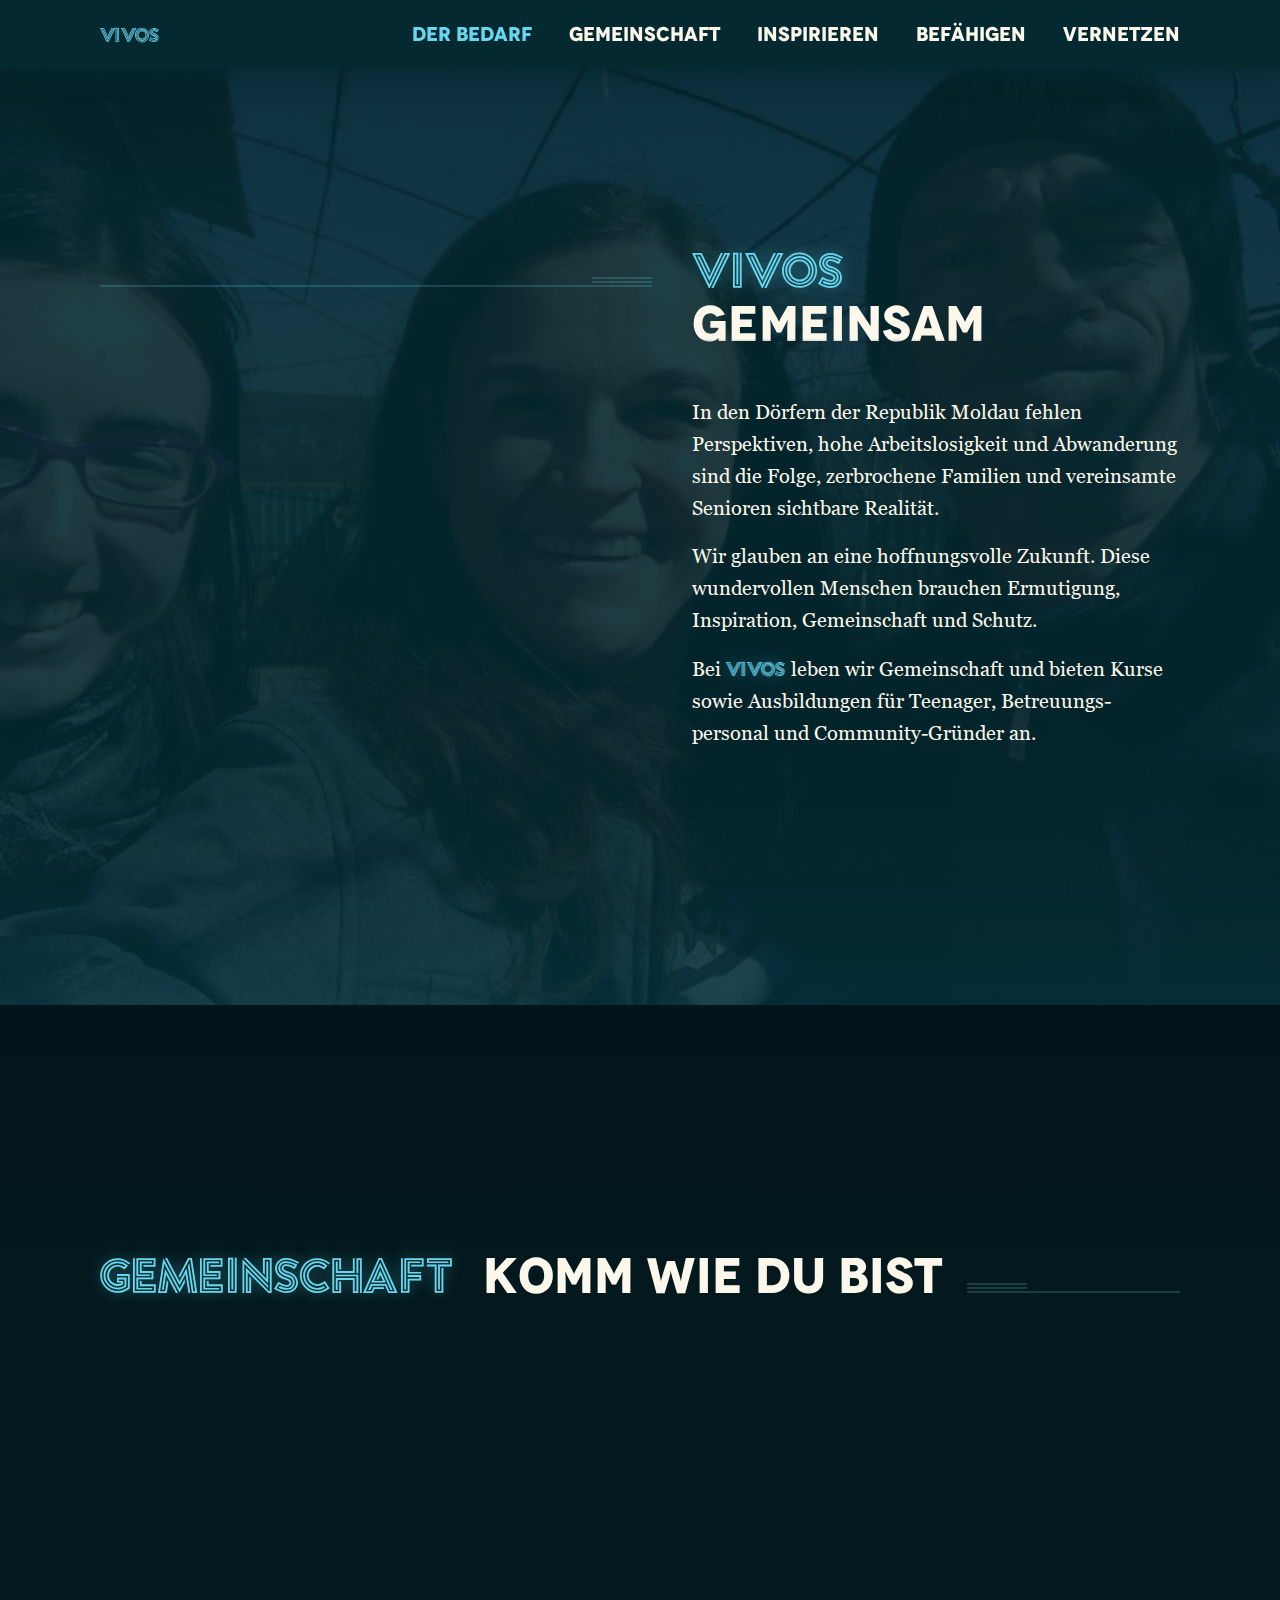
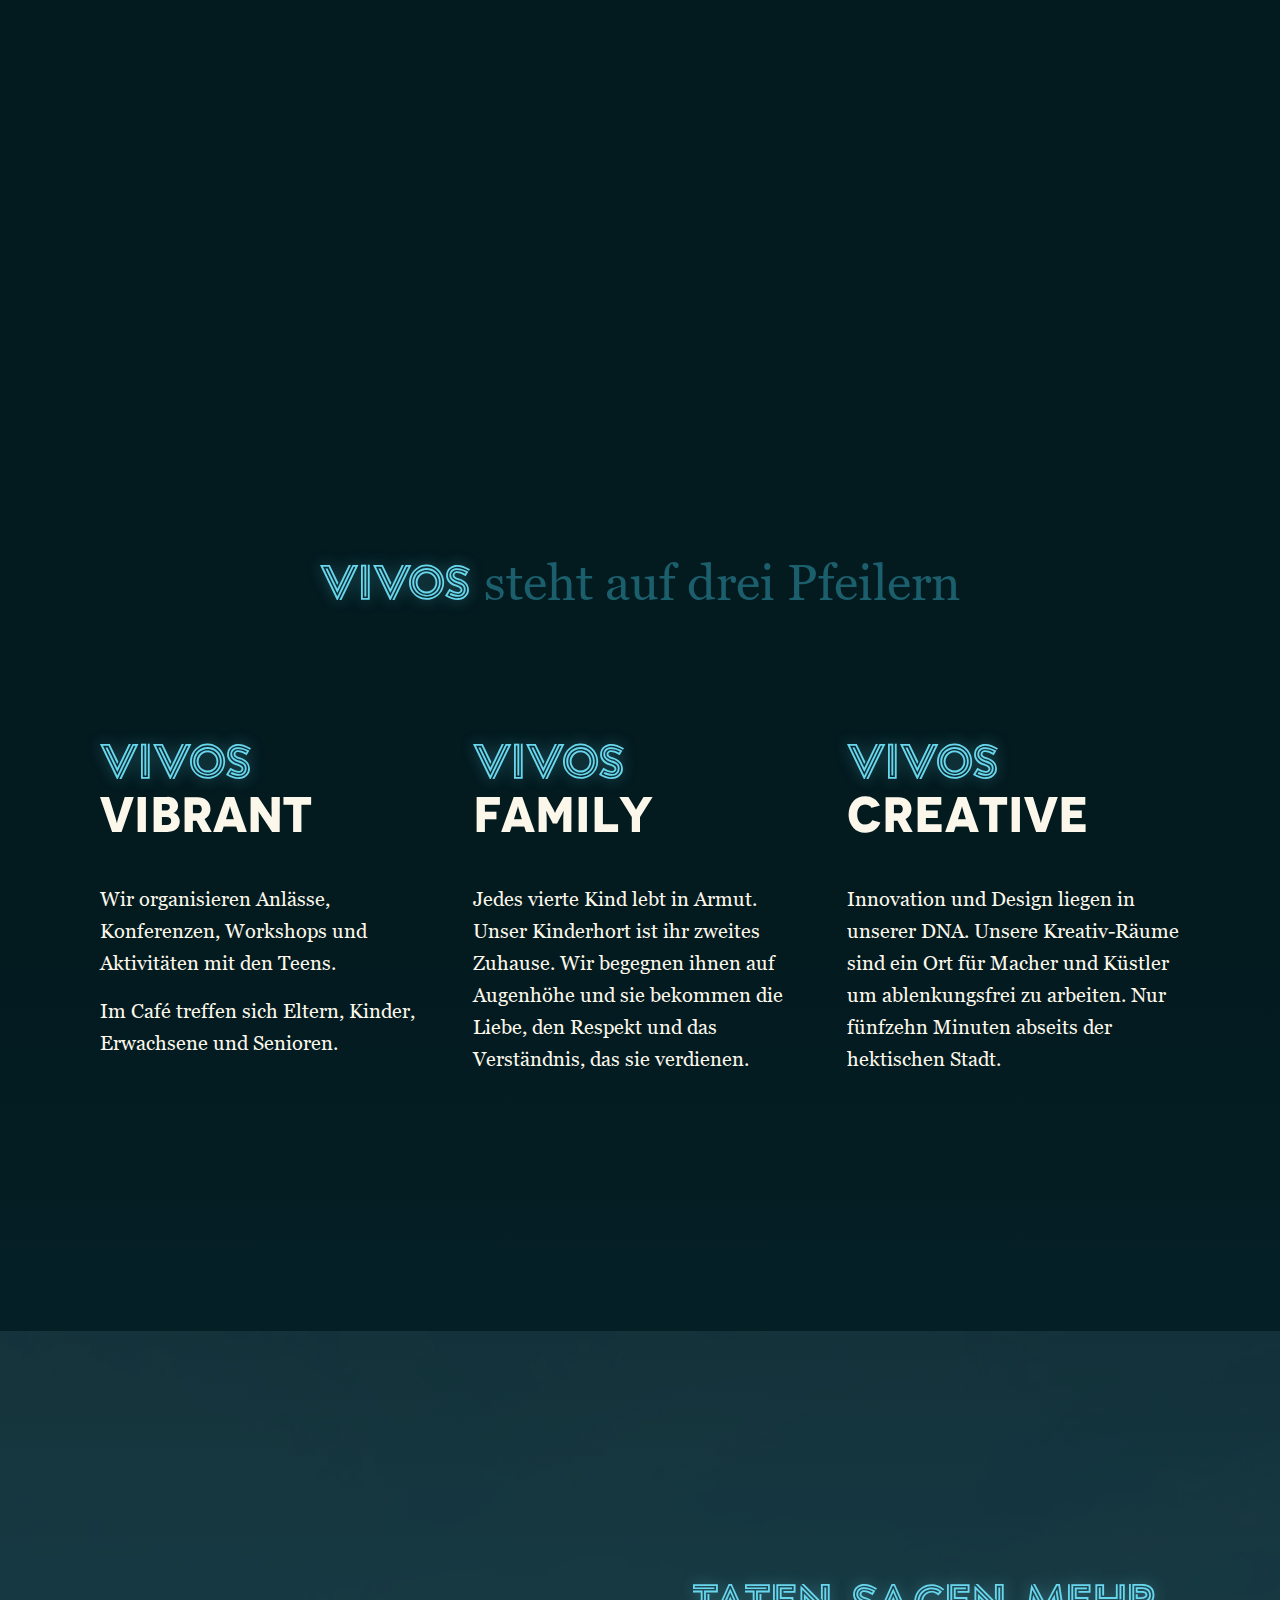
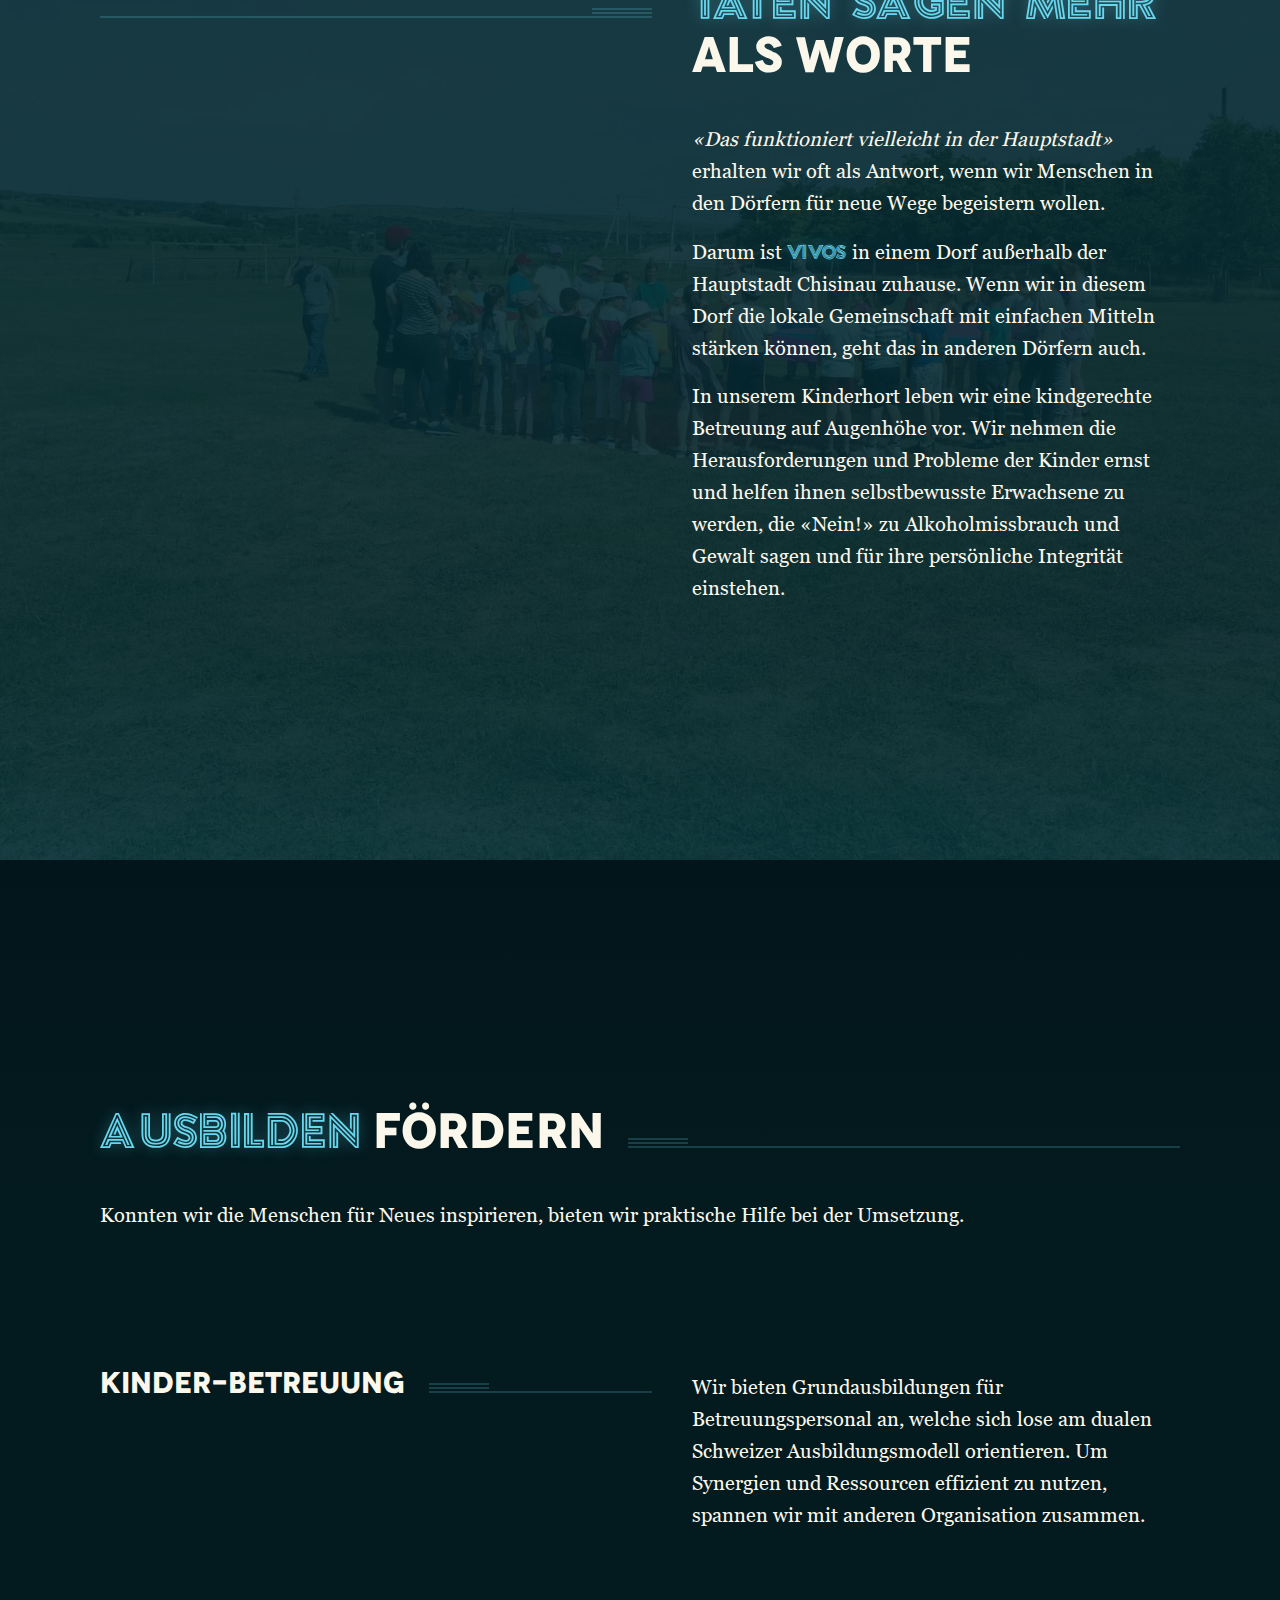
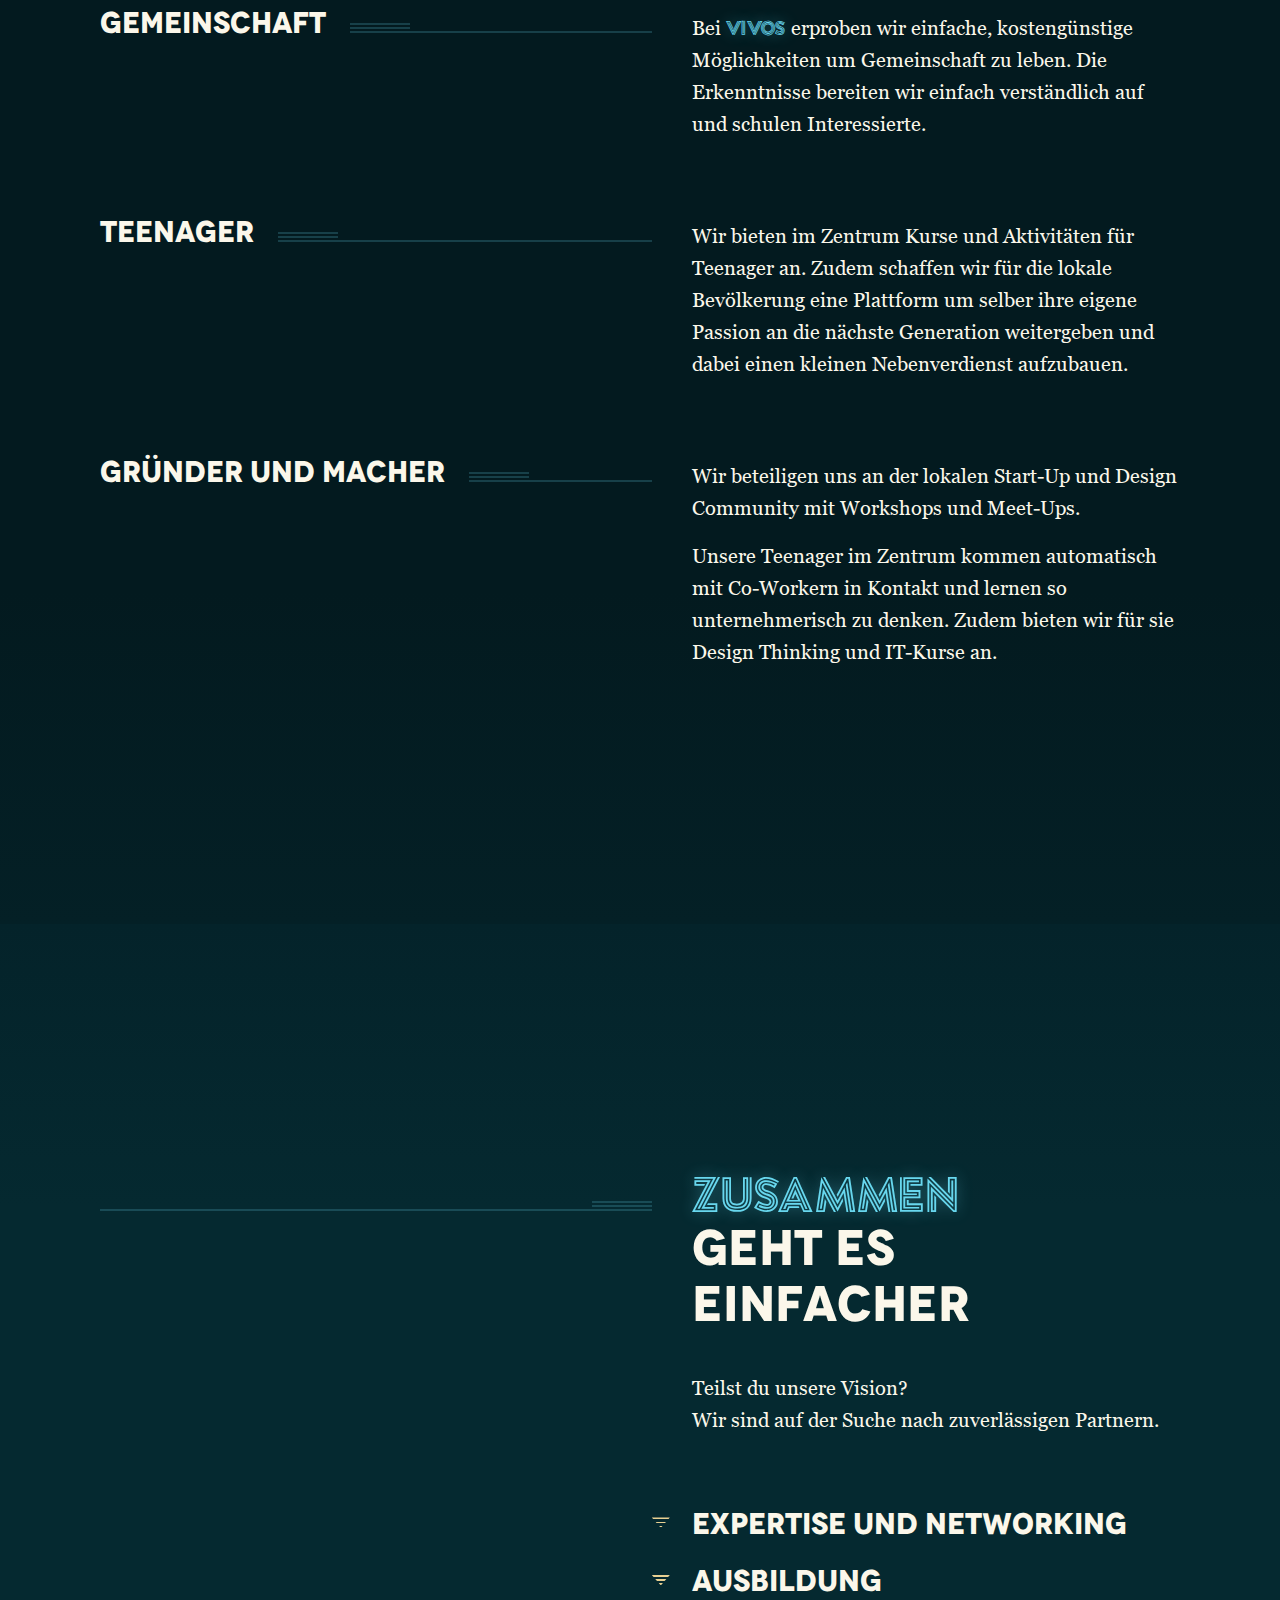
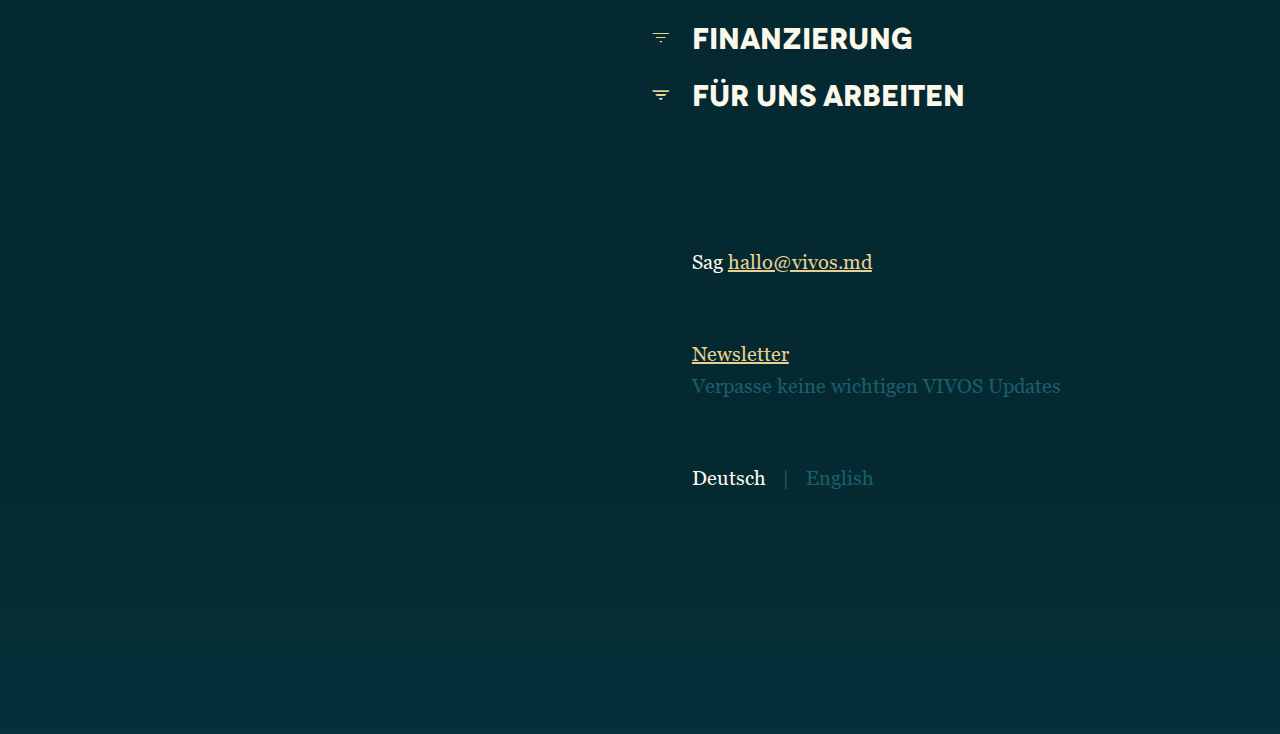
==== commit fa7e3e4c: "add newsletter link" ====
--- a/de/index.html
+++ b/de/index.html
@@ -20,7 +20,7 @@
   <link rel="icon" type="image/png" href="./../img/favicon.png">
   <link rel="manifest" href="./../img/site.webmanifest">
   <!-- Main Stylesheet Included -->
-  <link rel="stylesheet" type="text/css" href="./../css/style.css?v=1">
+  <link rel="stylesheet" type="text/css" href="./../css/style.css?v=2">
 </head>
 
 <body>
@@ -58,6 +58,10 @@
       <p class="contact-info">Sag
         <a href="mailto:hallo@vivos.md" class="golden-link">hallo@vivos.md</a>
       </p>
+      <p class="contact-info">
+        <a href="/newsletter" target="_blank">Newsletter</a>
+      </p>
+
       <ul class="language-switch-nav">
         <a href="/de" class="language-switch language-german">Deutsch</a>
         <a href="/en" class="language-switch language-english">English</a>
@@ -342,6 +346,10 @@
             <p class="mb-xl">Sag
               <a href="mailto:hallo@vivos.md">hallo@vivos.md</a>
             </p>
+            <p class="mb-xl">
+              <a href="/newsletter" target="_blank">Newsletter</a><br>
+              <span class="text-muted">Verpasse keine wichtigen VIVOS Updates</span>
+            </p>
             <ul class="language-switch-nav">
               <a href="/de" class="language-switch language-german">Deutsch</a>
               <a href="/en" class="language-switch language-english">English</a>
--- a/css/style.css
+++ b/css/style.css
@@ -30,6 +30,7 @@
 	--font-text: 'Georgia';
 	--font-title: 'Novecento';
 	--font-highlight: 'Argon';
+	--line-height: 20px;
 
 	/* --- grid --- */
 	--grid-base: 8px;
@@ -102,7 +103,7 @@
 	margin: 0px;
 	padding: 0px;
 	font-size: 16px;
-	line-height: 20px;
+	line-height: var(--line-height);
 	-webkit-font-smoothing: antialiased;
 	-moz-osx-font-smoothing: grayscale;
 	background-color: var(--background-secondary-dark);
@@ -273,6 +274,10 @@
 
 .mb-l {
 	margin-bottom: var(--grid-l);
+}
+
+.mt-xl {
+	margin-top: var(--grid-xl);
 }
 
 .mb-xl {
@@ -414,6 +419,15 @@
 	color: var(--hope-blue);
 	text-shadow: 0px 0px 15px #68D7EE66;
 }
+.fancy-bold {
+	font-family: 'Novecento', sans-serif;
+	text-transform: uppercase;
+	text-shadow: 0px 0px 15px #68D7EE33;
+}
+
+.text-muted {
+	color: var(--text-muted);
+}
 
 /* ### END TYPOGRAPHY ############################################# */
 
@@ -484,10 +498,47 @@
 	top: -8px;
 }
 
+.cta {
+	position: relative;
+	display: inline-flex;
+	align-items: center;
+	text-decoration: none;
+}
+.cta .arrow-icon {
+	position: absolute;
+	margin-left: -50px;
+	top: 38%;
+}
+
 @media only screen and (max-width: 767px) {
 	.decorative-line {
 		display: none;
 	}
+	
+	.cta .arrow-icon {
+		position: static;
+		margin-left: 0;
+		margin-right: var(--grid-m);
+		top: 0;
+	}
+}
+
+ul.fancy-list {
+	margin-top: var(--grid-m);
+	margin-bottom: var(--grid-m);
+	margin-left: var(--grid-m);
+}
+ul.fancy-list li {
+	position: relative;
+	margin-bottom: var(--grid-base);
+}
+ul.fancy-list li::before {
+	content: "";
+	position: absolute;
+	left: calc( var(--grid-m) * -1 );
+	top: 50%;
+	border-bottom: 1px solid var(--dusk-blue);
+	width: var(--grid-s);
 }
 
 /* ### END MISC ELEMENTS ############################################# */
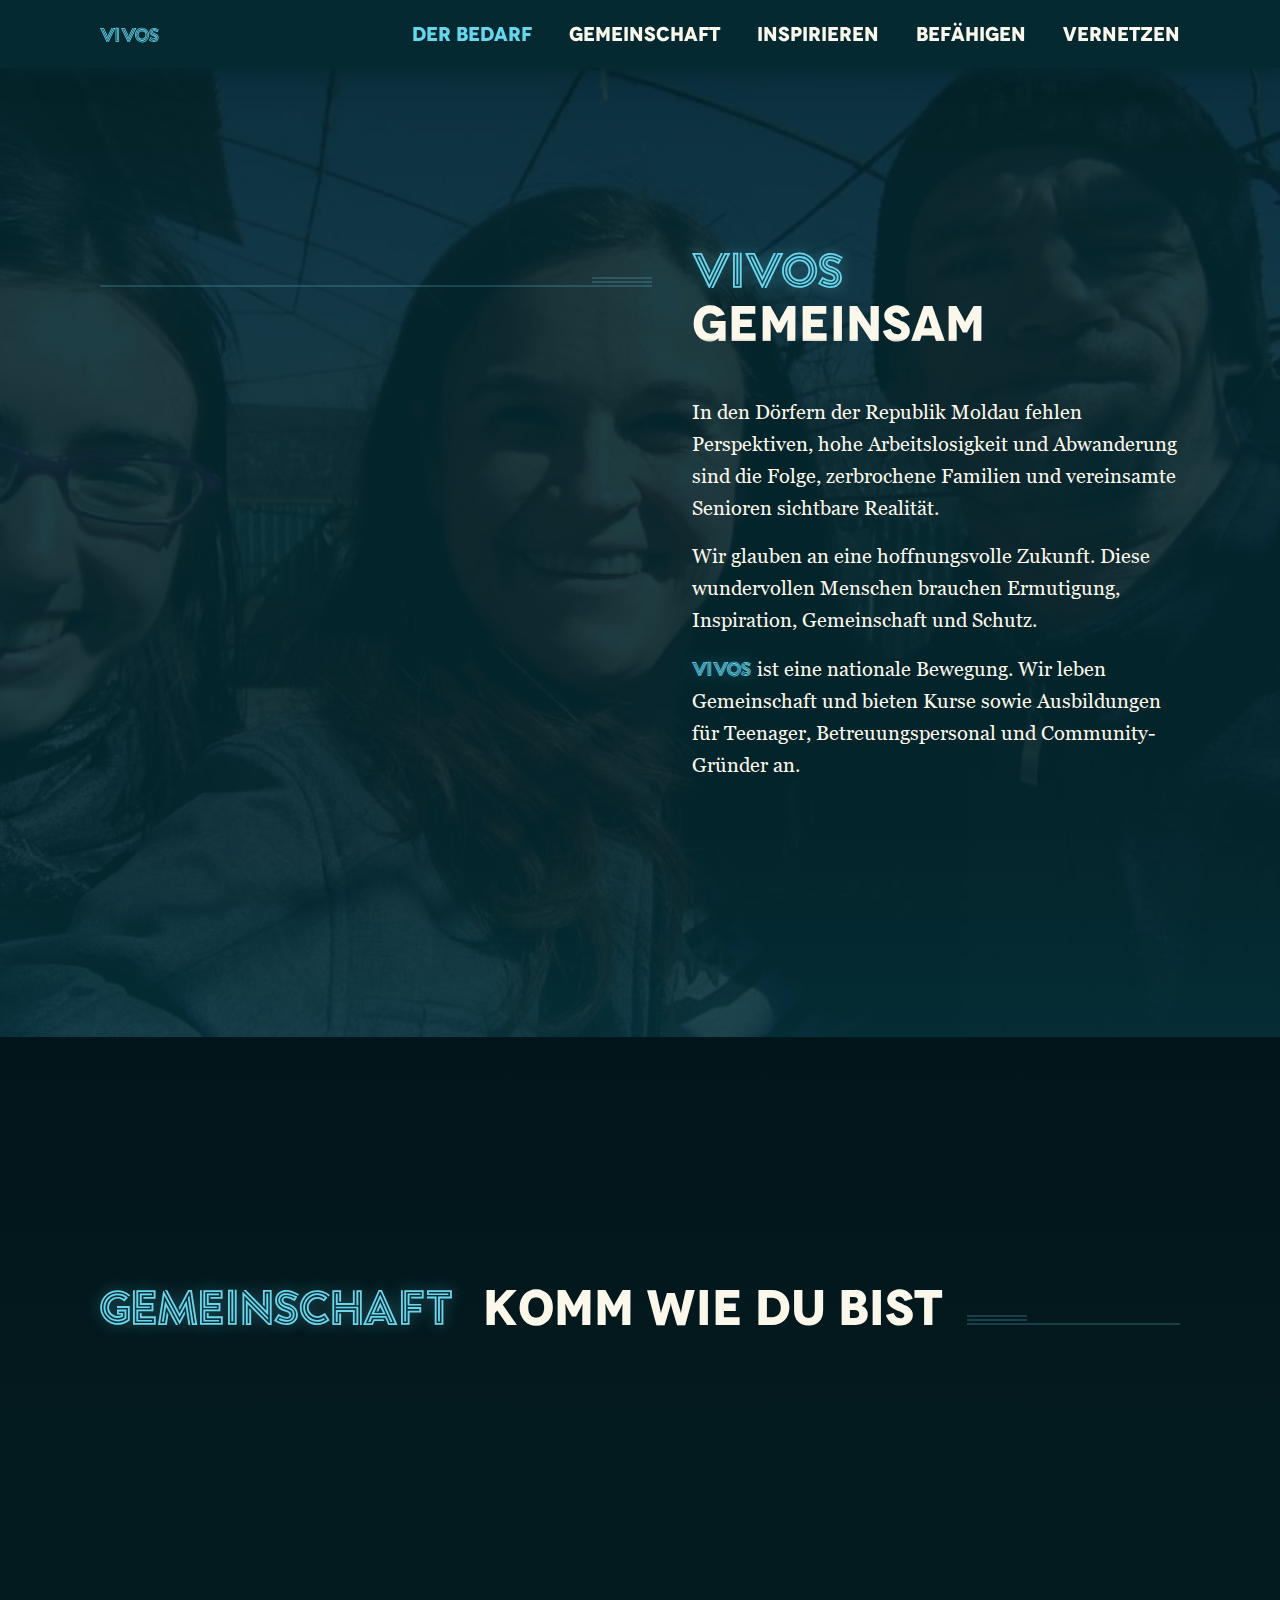
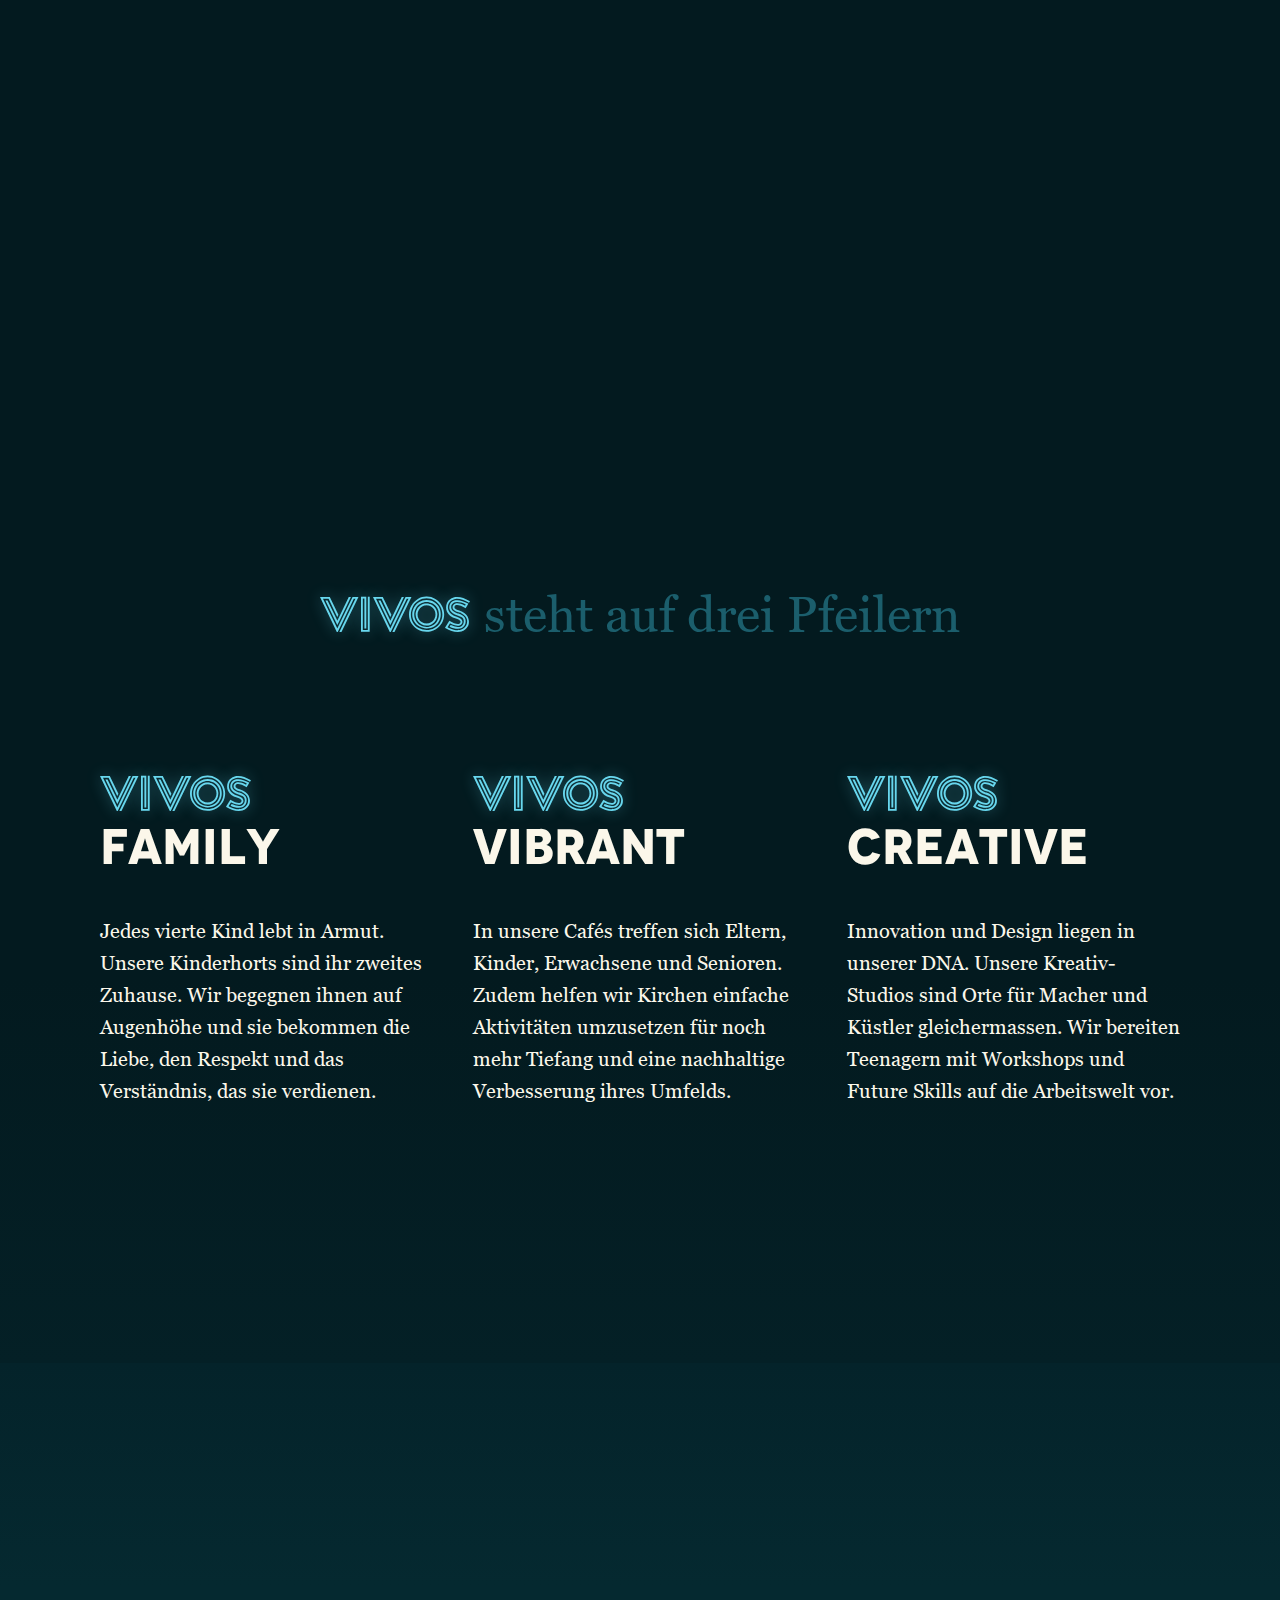
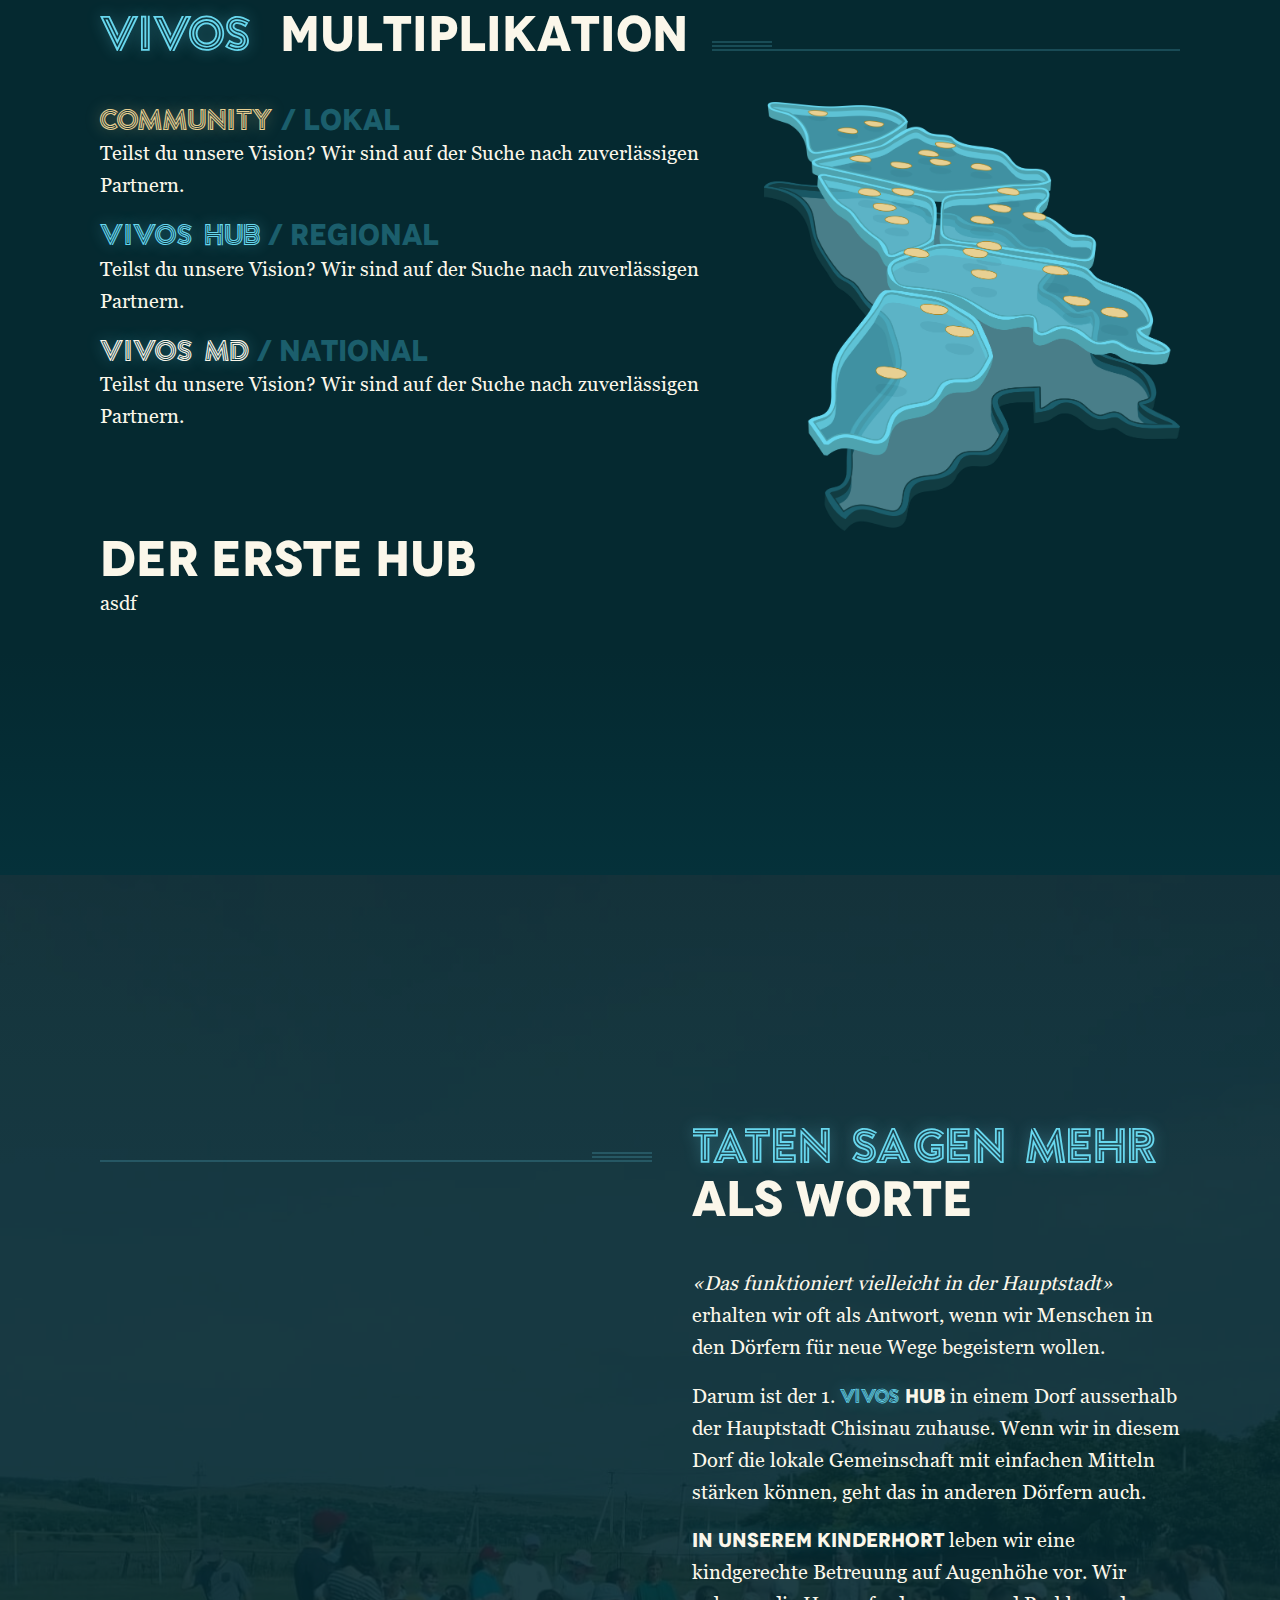
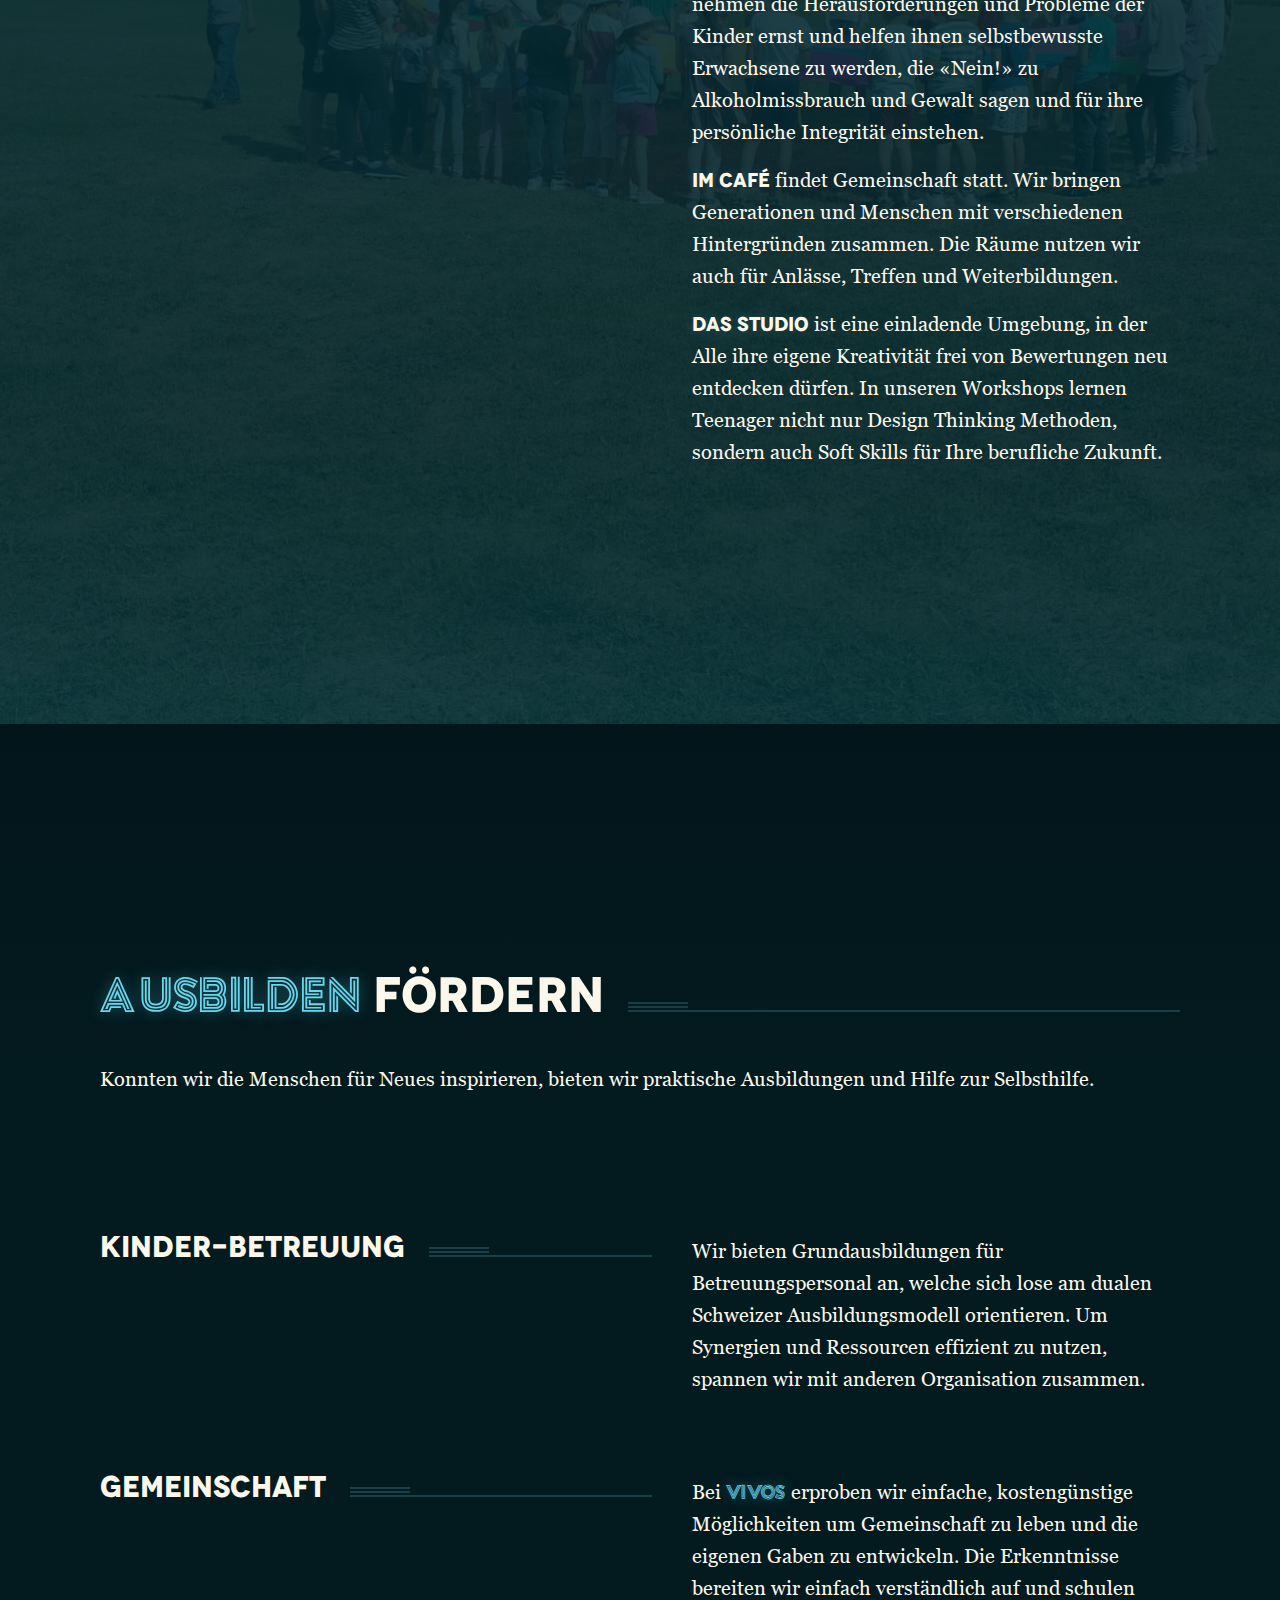
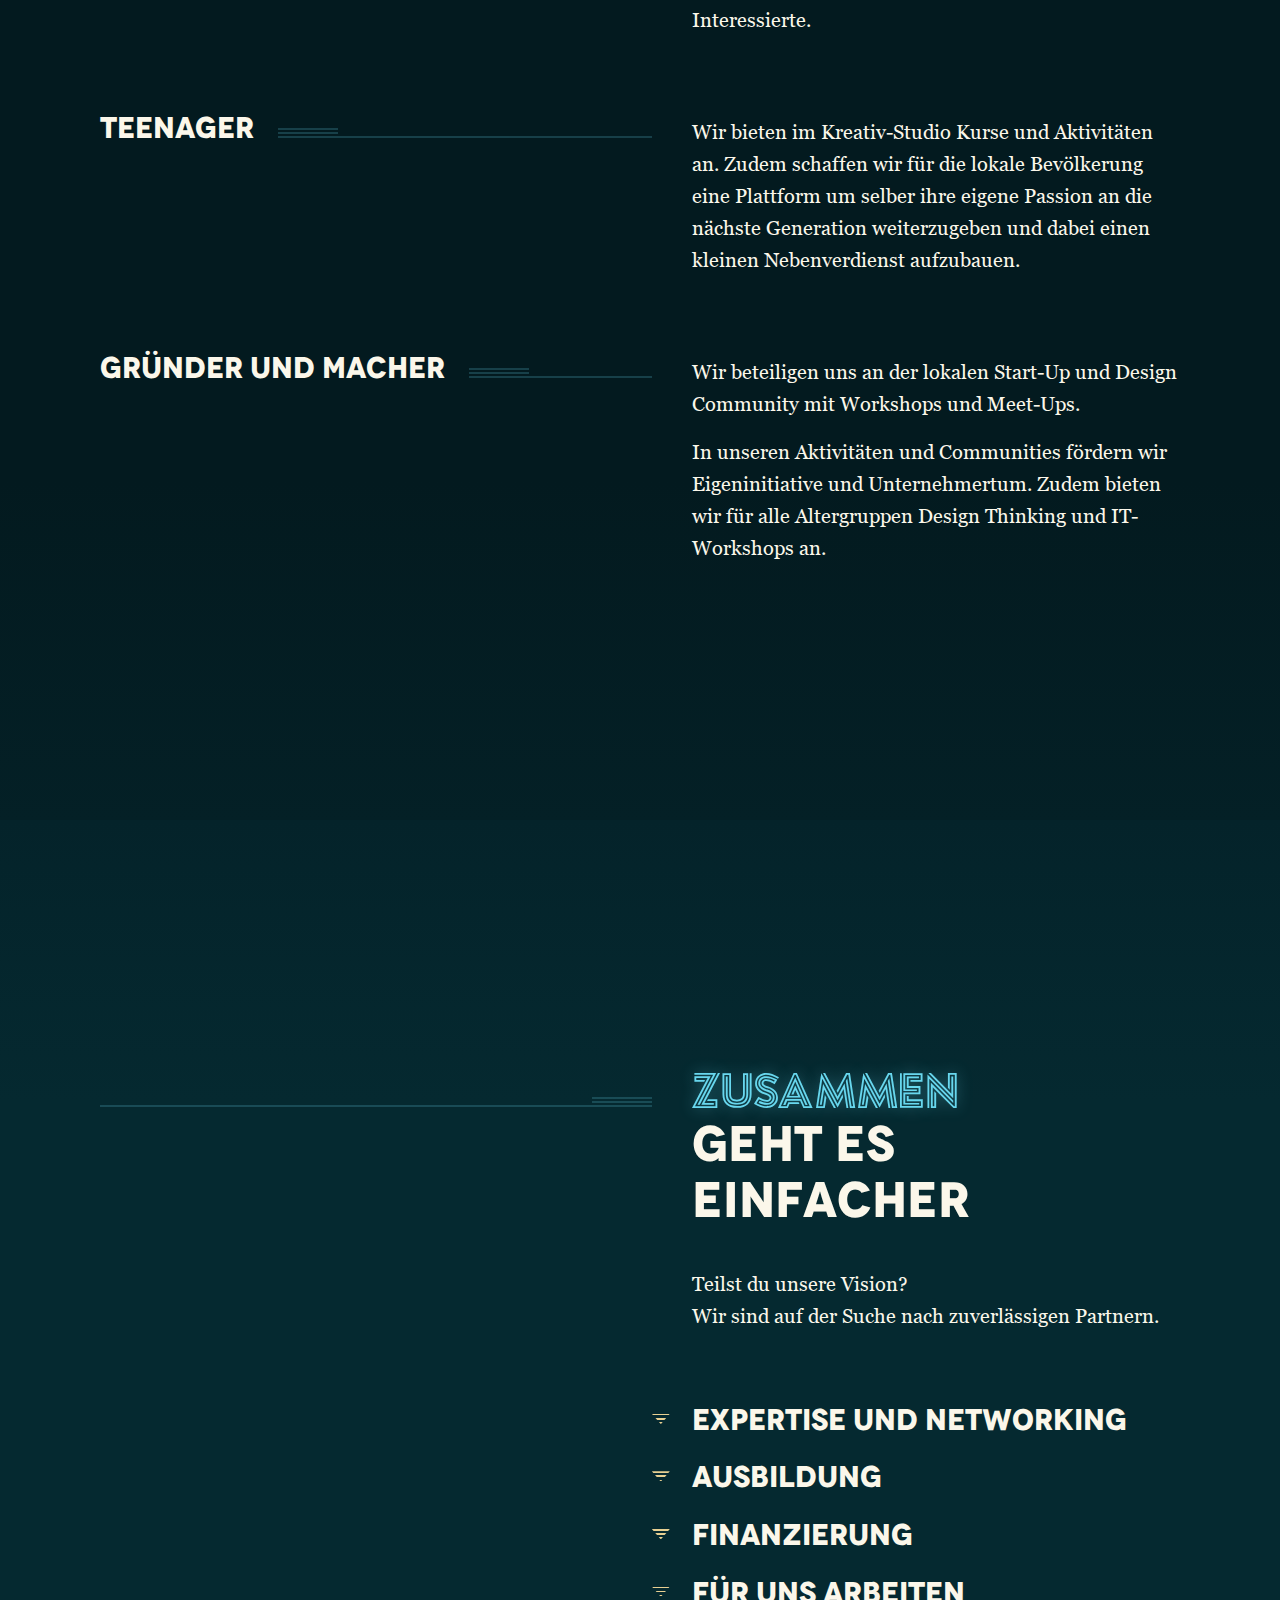
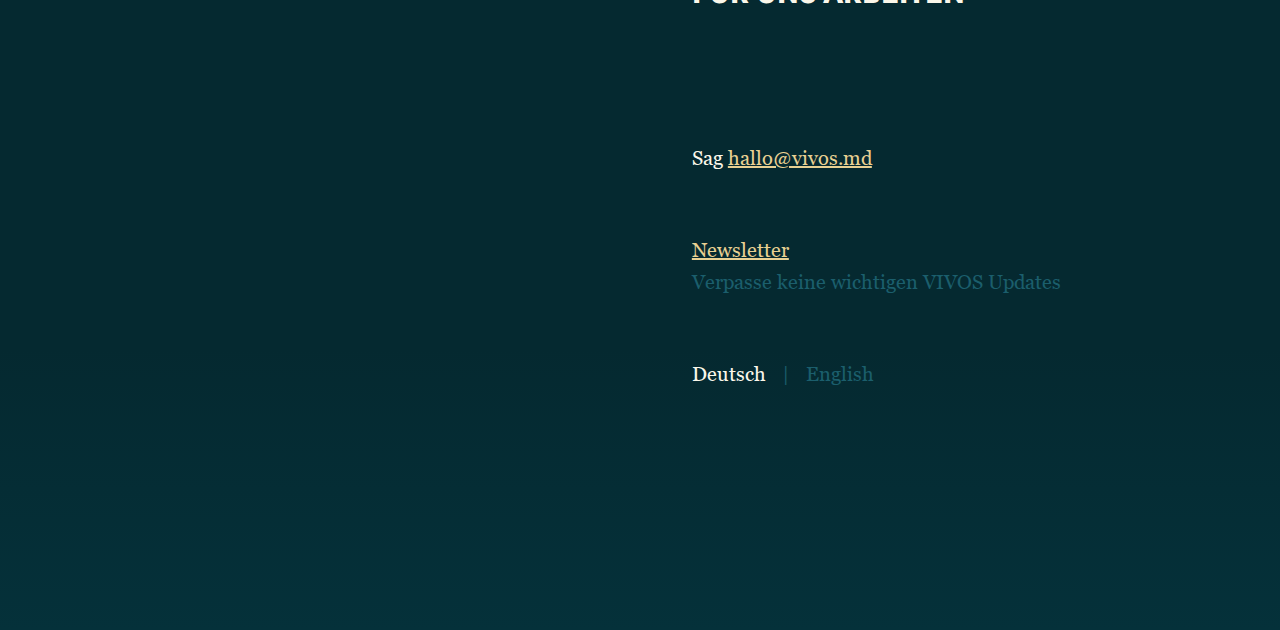
==== commit 665bfbd7: "add new section" ====
--- a/de/index.html
+++ b/de/index.html
@@ -97,8 +97,8 @@
             <p>Wir glauben an eine hoffnungsvolle Zukunft. Diese wundervollen Menschen brauchen Ermutigung, Inspiration,
               Gemeinschaft und Schutz.</p>
             <p>
-              Bei <span class="fancy-highlight">VIVOS</span>
-              leben wir Gemeinschaft und bieten Kurse sowie Ausbildungen für Teenager,
+              <span class="fancy-highlight">VIVOS</span> ist eine nationale Bewegung.
+              Wir leben Gemeinschaft und bieten Kurse sowie Ausbildungen für Teenager,
               Betreuungs&shy;personal und Community-Gründer an.
             </p>
           </div>
@@ -131,28 +131,64 @@
           <div class="section-two__content-column">
             <div class="section-two__content-icon placeholder"></div>
             <h1 class="fancy-highlight">Vivos</h1>
-            <h1 class="mb-40">Vibrant</h1>
-            <p>Wir organisieren Anlässe, Konferenzen, Workshops und Aktivitäten mit den Teens.</p>
-            <p>Im Café treffen sich Eltern, Kinder, Erwachsene und Senioren.</p>
+            <h1 class="mb-40">Family</h1>
+            <p>
+              Jedes vierte Kind lebt in Armut. Unsere Kinderhorts sind ihr zweites Zuhause. Wir begegnen ihnen auf
+              Augenhöhe und sie bekommen die Liebe, den Respekt und das Verständnis, das sie verdienen.
+            </p>
           </div>
           <div class="section-two__content-column">
             <div class="section-two__content-icon placeholder"></div>
             <h1 class="fancy-highlight">Vivos</h1>
-            <h1 class="mb-40">Family</h1>
-            <p>
-              Jedes vierte Kind lebt in Armut. Unser Kinderhort ist ihr zweites Zuhause. Wir begegnen ihnen auf
-              Augenhöhe und sie bekommen die Liebe, den Respekt und das Verständnis, das sie verdienen.
-            </p>
+            <h1 class="mb-40">Vibrant</h1>
+            <p>In unsere Cafés treffen sich Eltern, Kinder, Erwachsene und Senioren.
+              Zudem helfen wir Kirchen einfache Aktivitäten umzusetzen für noch mehr Tiefang und eine nachhaltige
+              Verbesserung ihres Umfelds.</p>
           </div>
           <div class="section-two__content-column">
             <div class="section-two__content-icon placeholder"></div>
             <h1 class="fancy-highlight">Vivos</h1>
             <h1 class="mb-40 no-wrap">creative</h1>
             <p>
-              Innovation und Design liegen in unserer DNA. Unsere Kreativ-Räume sind ein Ort für Macher und Küstler
-              um ablenkungsfrei zu arbeiten. Nur fünfzehn Minuten abseits der hektischen Stadt.
-            </p>
-          </div>
+              Innovation und Design liegen in unserer DNA. Unsere Kreativ-Studios sind Orte für Macher und Küstler
+              gleichermassen. Wir bereiten Teenagern mit Workshops und Future Skills auf die Arbeitswelt vor.
+            </p>
+          </div>
+        </div>
+      </div>
+    </section>
+
+
+    <!-- Footer Section -->
+    <section class="section-multiply" id="multiplizieren">
+      <div class="container">
+        <div class="content-header section-two__content-header">
+          <h1 class="inline-header">
+            <span class="fancy-highlight mr-16">VIVOS</span> Multiplikation
+          </h1>
+          <div class="decorative-line decorative-line--left"></div>
+        </div>
+        <div class="content-wrapper columns-wide-narrow">
+          <div class="content-column">
+            <h2><span class="fancy-highlight golden">Community</span> <span class="text-muted">/ Lokal</span></h2>
+            <p>Teilst du unsere Vision? Wir sind auf der Suche nach zuverlässigen Partnern.</p>
+            
+            <h2><span class="fancy-highlight">VIVOS Hub</span> <span class="text-muted">/ Regional</span></h2>
+            <p>Teilst du unsere Vision? Wir sind auf der Suche nach zuverlässigen Partnern.</p>
+            
+            <h2><span class="fancy-highlight dark">VIVOS MD</span> <span class="text-muted">/ National</span></h2>
+            <p>Teilst du unsere Vision? Wir sind auf der Suche nach zuverlässigen Partnern.</p>
+          </div>
+          <div class="content-column">
+            <img src="/img/md-hub-loc.png">
+          </div>
+          
+        </div>
+        <div class="content-wrapper columns-2">
+        </div>
+        <div class="content-wrapp">
+          <h1>Der erste Hub</h1>
+          <p>asdf</p>
         </div>
       </div>
     </section>
@@ -175,15 +211,31 @@
               erhalten wir oft als Antwort, wenn wir Menschen in den Dörfern für neue Wege begeistern wollen.
             </p>
             <p>
-              Darum ist <span class="fancy-highlight">VIVOS</span> in einem Dorf
-              außerhalb der Hauptstadt Chisinau zuhause. Wenn wir in diesem Dorf die lokale Gemeinschaft mit einfachen
+              Darum ist der 1. <span class="fancy-highlight">VIVOS</span> <span class="fancy-bold">HUB</span> in einem
+              Dorf
+              ausserhalb der Hauptstadt Chisinau zuhause. Wenn wir in diesem Dorf die lokale Gemeinschaft mit einfachen
               Mitteln stärken können, geht das in anderen Dörfern auch.
             </p>
             <p>
-              In unserem Kinderhort leben wir eine kindgerechte Betreuung auf Augenhöhe vor. Wir nehmen die
+              <span class="fancy-bold">In unserem Kinderhort</span> leben wir eine kindgerechte Betreuung auf Augenhöhe
+              vor. Wir nehmen die
               Herausforderungen und Probleme der Kinder ernst und helfen ihnen selbstbewusste Erwachsene zu werden, die
               «Nein!» zu Alkoholmissbrauch und Gewalt sagen und für ihre persönliche Integrität einstehen.
             </p>
+
+            <p>
+              <span class="fancy-bold">Im Café</span> findet Gemeinschaft statt. Wir bringen Generationen und Menschen
+              mit verschiedenen Hintergründen zusammen.
+              Die Räume nutzen wir auch für Anlässe, Treffen und Weiterbildungen.
+            </p>
+
+            <p>
+              <span class="fancy-bold">Das Studio</span> ist eine einladende Umgebung, in der Alle ihre eigene
+              Kreativität frei von Bewertungen neu entdecken dürfen. In unseren Workshops lernen Teenager nicht nur
+              Design Thinking Methoden, sondern auch Soft Skills für Ihre berufliche Zukunft.
+            </p>
+
+
           </div>
         </div>
       </div>
@@ -201,7 +253,8 @@
         </div>
         <div class="content-wrapper mb-xxl">
           <p>
-            Konnten wir die Menschen für Neues inspirieren, bieten wir praktische Hilfe bei der Umsetzung.
+            Konnten wir die Menschen für Neues inspirieren, bieten wir praktische Ausbildungen und Hilfe zur
+            Selbsthilfe.
           </p>
         </div>
         <div class="content-wrapper columns-2">
@@ -222,7 +275,8 @@
           <div class="content-column">
             <p>
               Bei <span class="fancy-highlight">VIVOS</span> erproben wir einfache, kostengünstige Möglichkeiten um
-              Gemeinschaft zu leben. Die Erkenntnisse bereiten wir einfach verständlich auf und schulen Interessierte.
+              Gemeinschaft zu leben und die eigenen Gaben zu entwickeln. Die Erkenntnisse bereiten wir einfach
+              verständlich auf und schulen Interessierte.
             </p>
           </div>
 
@@ -231,8 +285,8 @@
             <div class="decorative-line"></div>
           </div>
           <div class="content-column">
-            <p>Wir bieten im Zentrum Kurse und Aktivitäten für Teenager an. Zudem schaffen wir für die lokale
-              Bevölkerung eine Plattform um selber ihre eigene Passion an die nächste Generation weitergeben und dabei
+            <p>Wir bieten im Kreativ-Studio Kurse und Aktivitäten an. Zudem schaffen wir für die lokale
+              Bevölkerung eine Plattform um selber ihre eigene Passion an die nächste Generation weiterzugeben und dabei
               einen kleinen Nebenverdienst aufzubauen.</p>
           </div>
 
@@ -242,8 +296,8 @@
           </div>
           <div class="content-column">
             <p>Wir beteiligen uns an der lokalen Start-Up und Design Community mit Workshops und Meet-Ups.</p>
-            <p>Unsere Teenager im Zentrum kommen automatisch mit Co-Workern in Kontakt und lernen so unternehmerisch
-              zu denken. Zudem bieten wir für sie Design Thinking und IT-Kurse an.</p>
+            <p>In unseren Aktivitäten und Communities fördern wir Eigeninitiative und Unternehmertum. Zudem bieten wir
+              für alle Altergruppen Design Thinking und IT-Workshops an.</p>
           </div>
         </div>
       </div>
--- a/css/style.css
+++ b/css/style.css
@@ -275,6 +275,9 @@
 .mb-l {
 	margin-bottom: var(--grid-l);
 }
+.mt-l {
+	margin-top: var(--grid-l);
+}
 
 .mt-xl {
 	margin-top: var(--grid-xl);
@@ -419,6 +422,13 @@
 	color: var(--hope-blue);
 	text-shadow: 0px 0px 15px #68D7EE66;
 }
+.fancy-highlight.golden {
+	color: var(--golden-hour);
+	text-shadow: 0px 0px 15px #E8D09266;
+}
+.fancy-highlight.dark {
+	color: var(--sand-white);
+}
 .fancy-bold {
 	font-family: 'Novecento', sans-serif;
 	text-transform: uppercase;
@@ -427,6 +437,9 @@
 
 .text-muted {
 	color: var(--text-muted);
+}
+
+.text-highlight-1 {
 }
 
 /* ### END TYPOGRAPHY ############################################# */
@@ -539,6 +552,12 @@
 	top: 50%;
 	border-bottom: 1px solid var(--dusk-blue);
 	width: var(--grid-s);
+}
+
+.callout {
+	padding: var(--grid-s) var(--grid-m);
+	color: var( --golden-hour);
+	border: 1px solid var(--golden-hour);
 }
 
 /* ### END MISC ELEMENTS ############################################# */
@@ -723,6 +742,13 @@
 	grid-template-columns: 52fr 46fr;
 }
 
+.content-wrapper.columns-narrow-wide {
+	grid-template-columns: 4fr 6fr;
+}
+.content-wrapper.columns-wide-narrow {
+	grid-template-columns: 6fr 4fr;
+}
+
 .content-wrapper.columns-3 {
 	grid-template-columns: 1fr 1fr 1fr;
 }
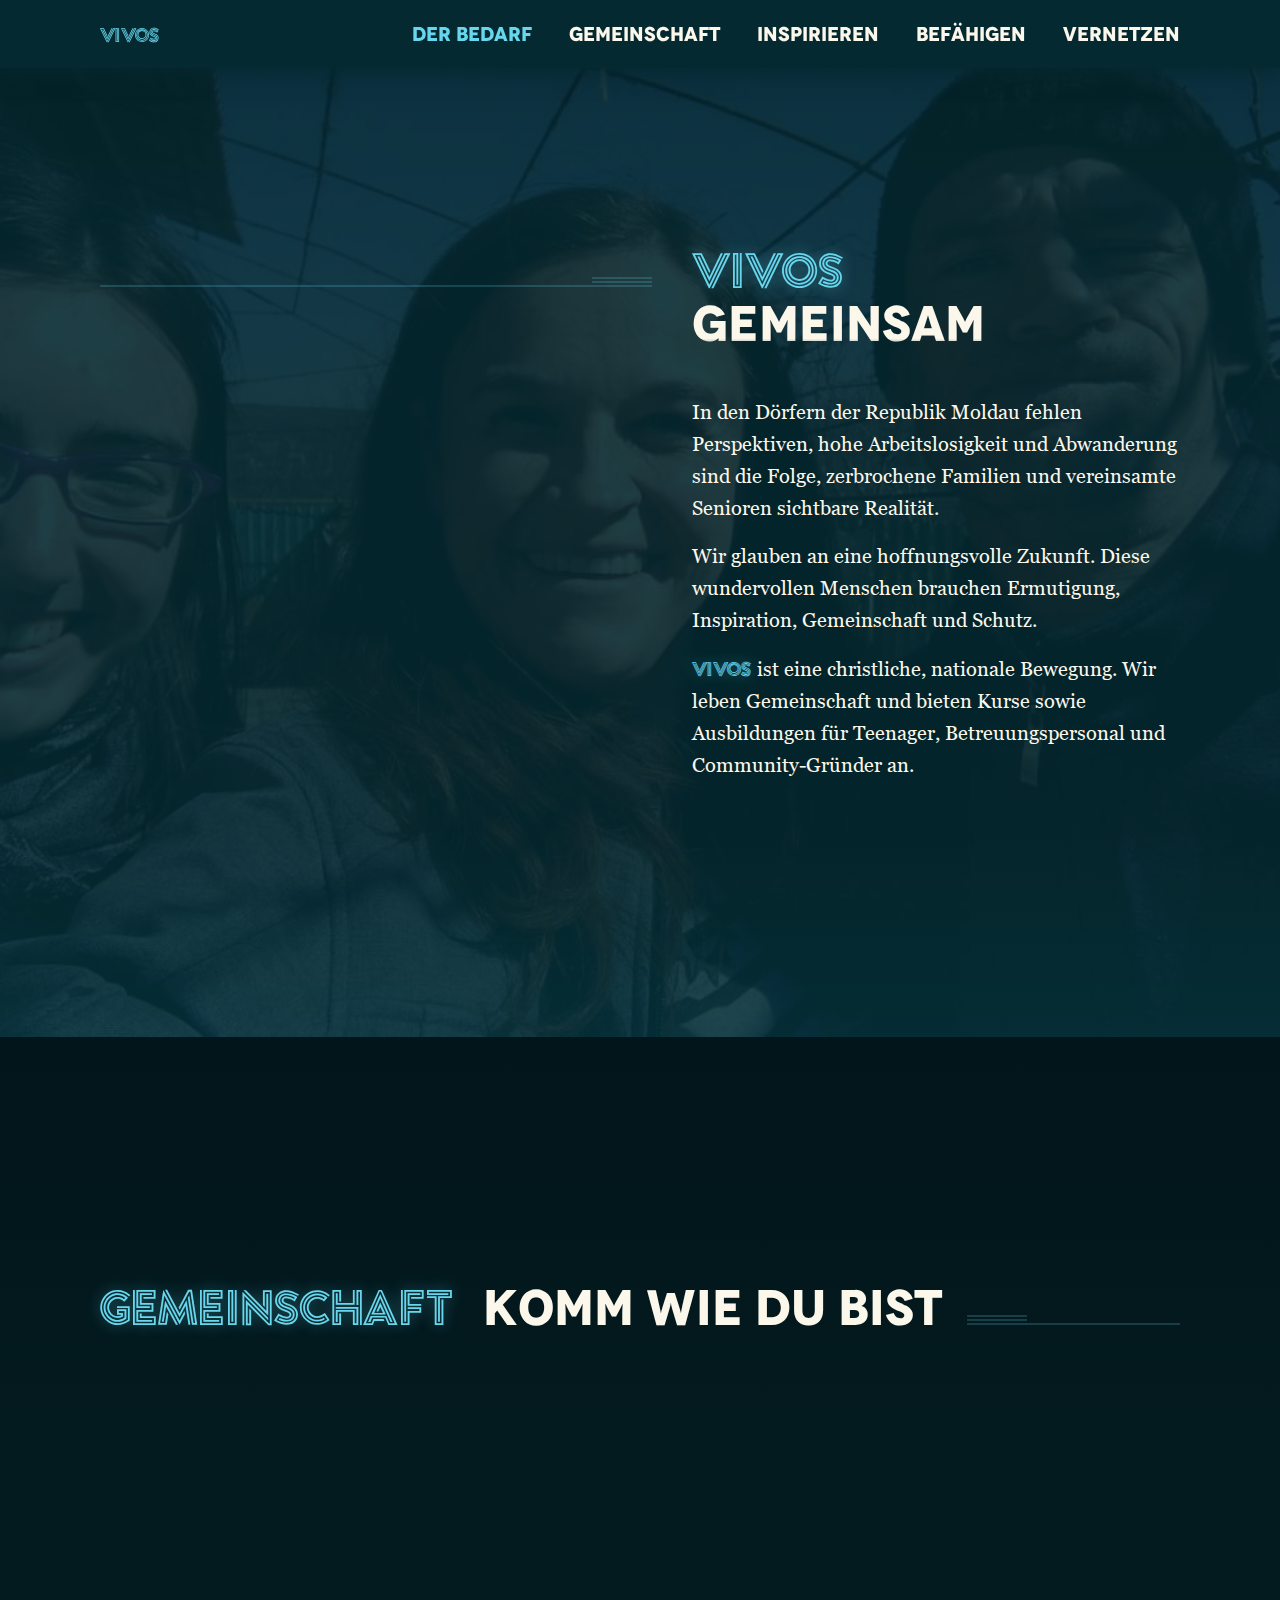
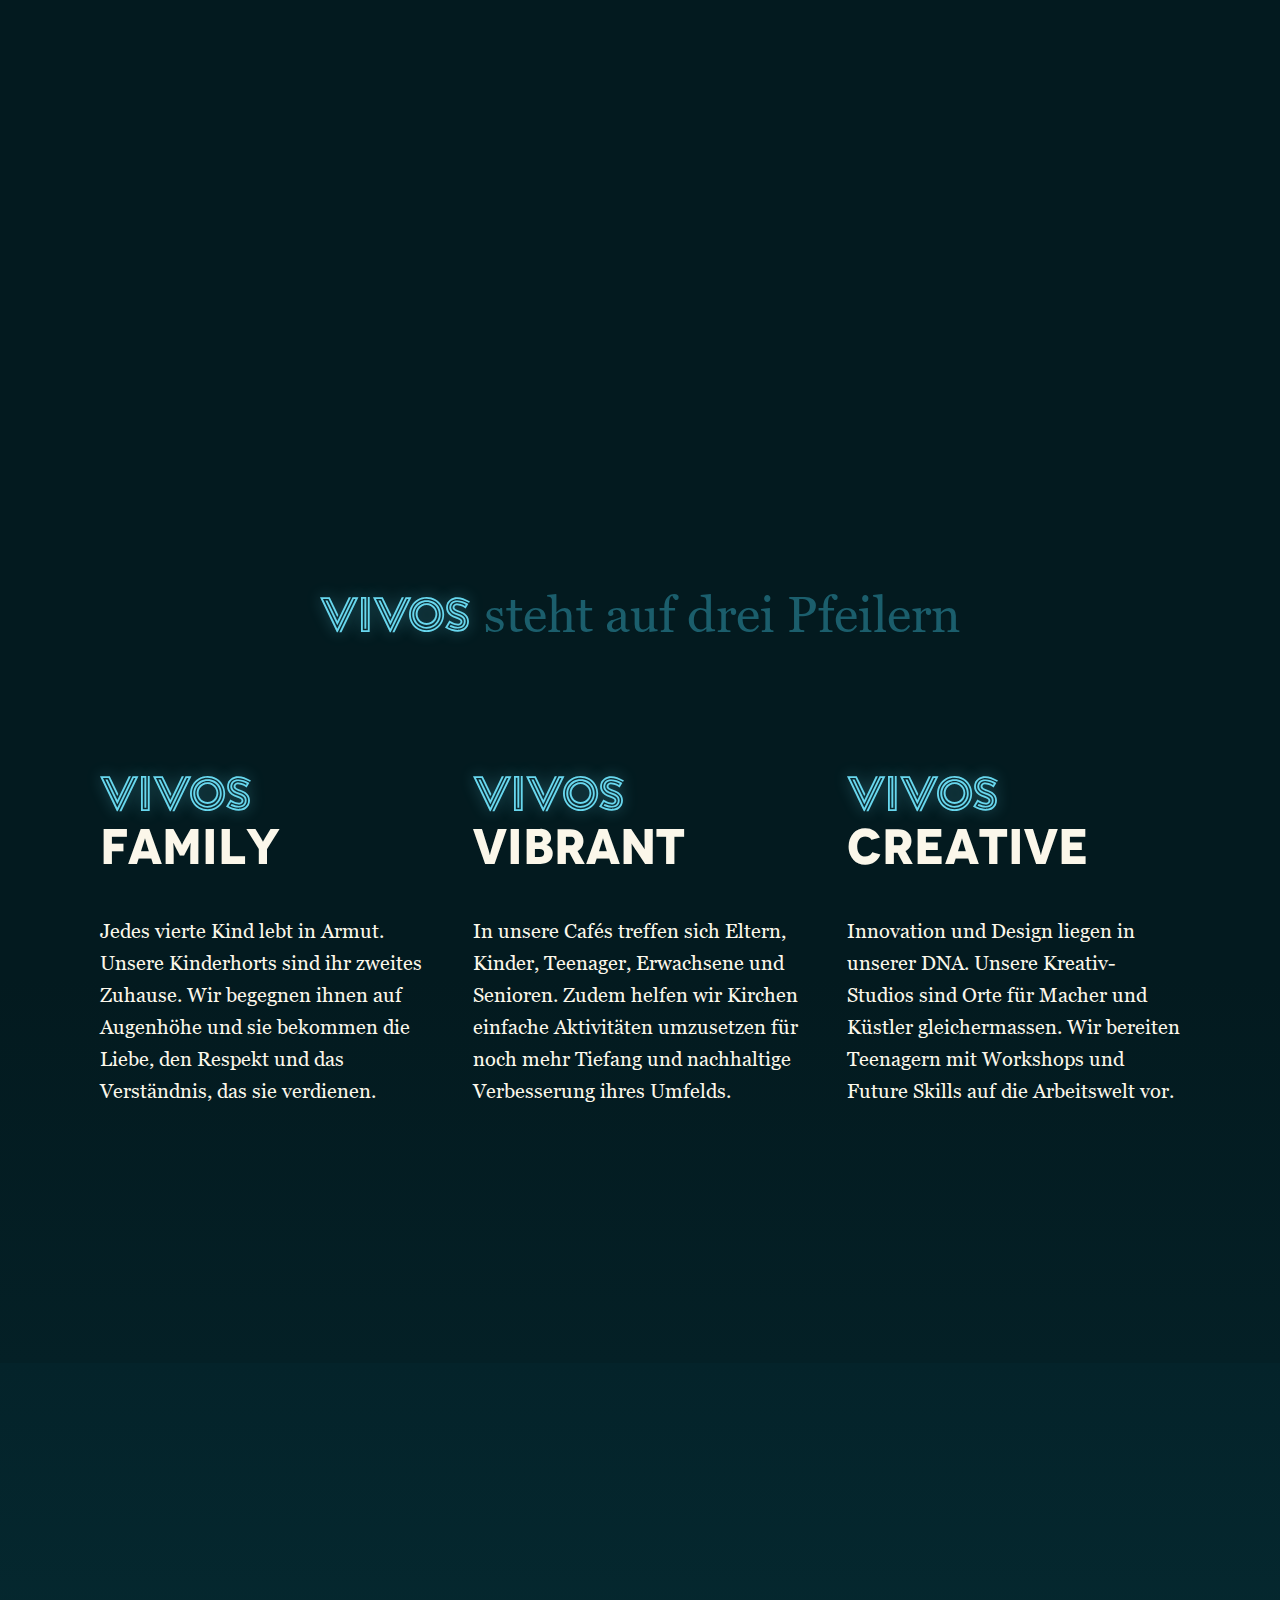
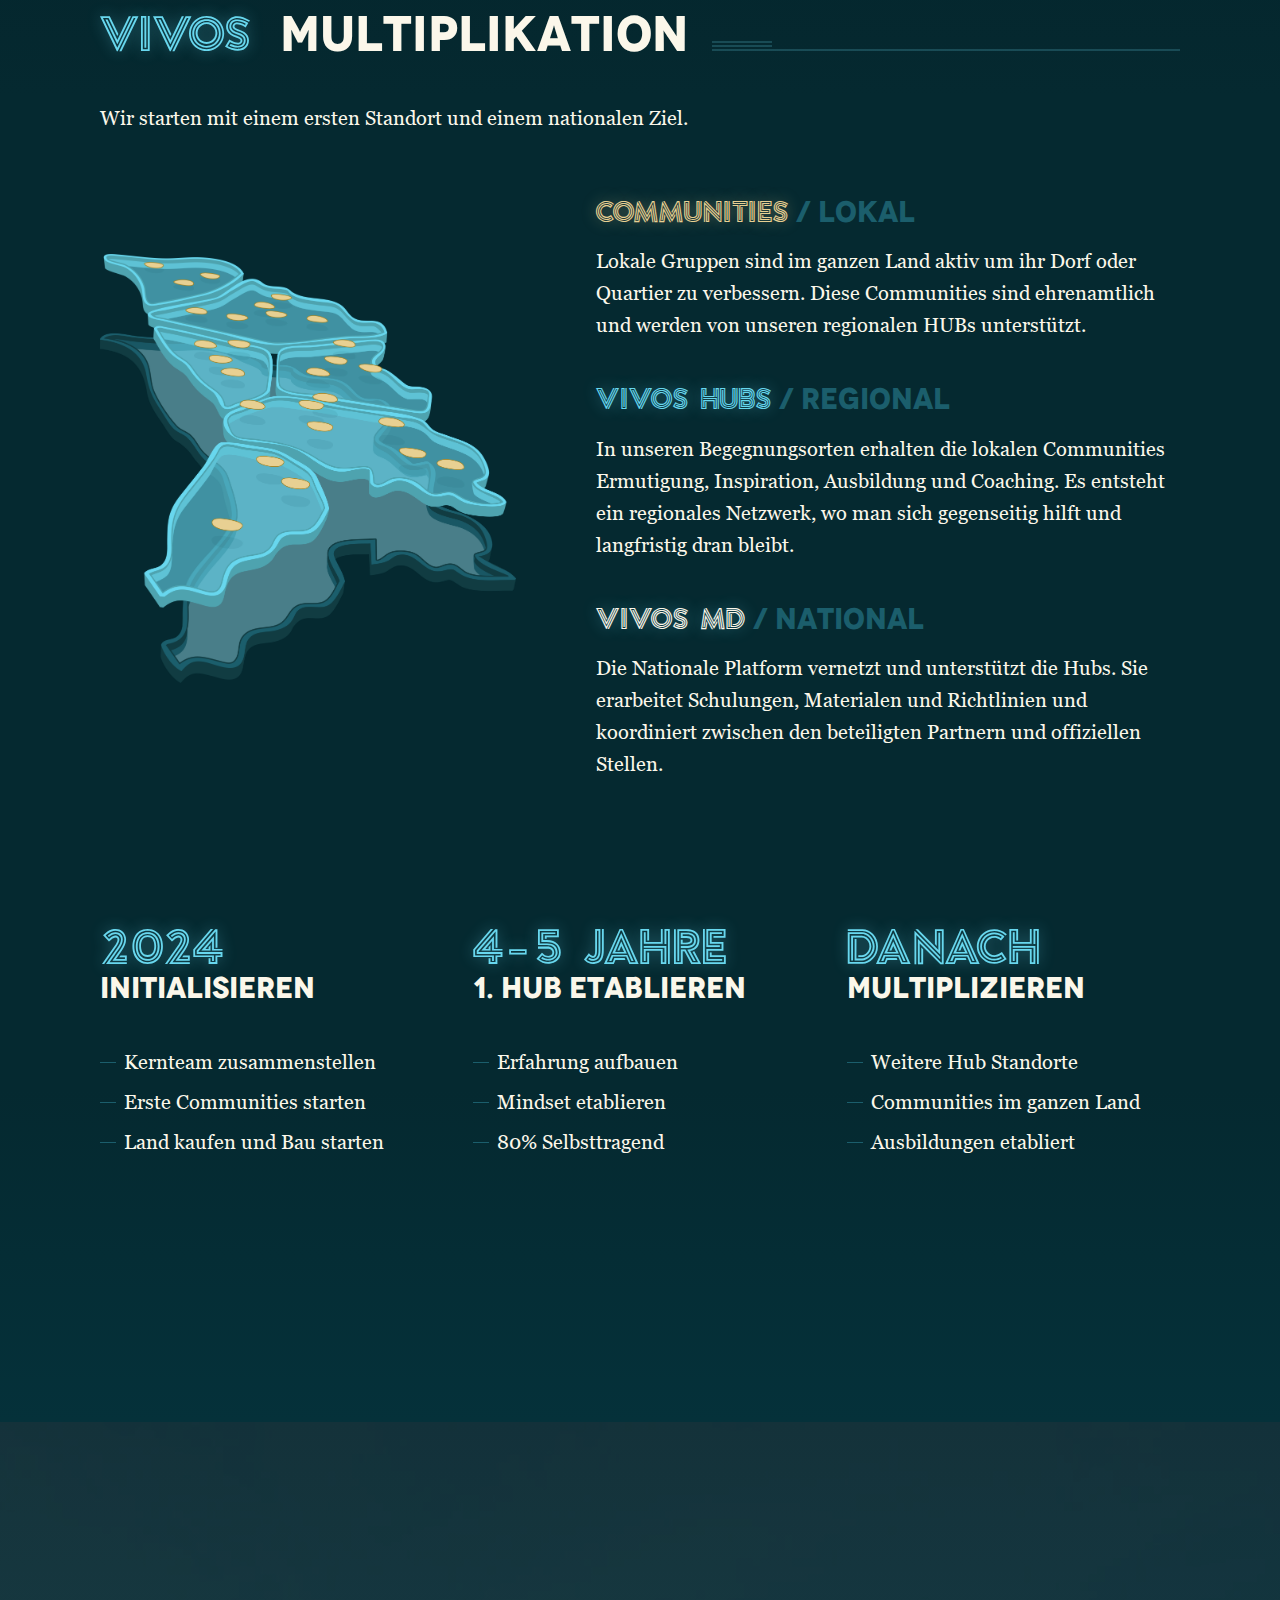
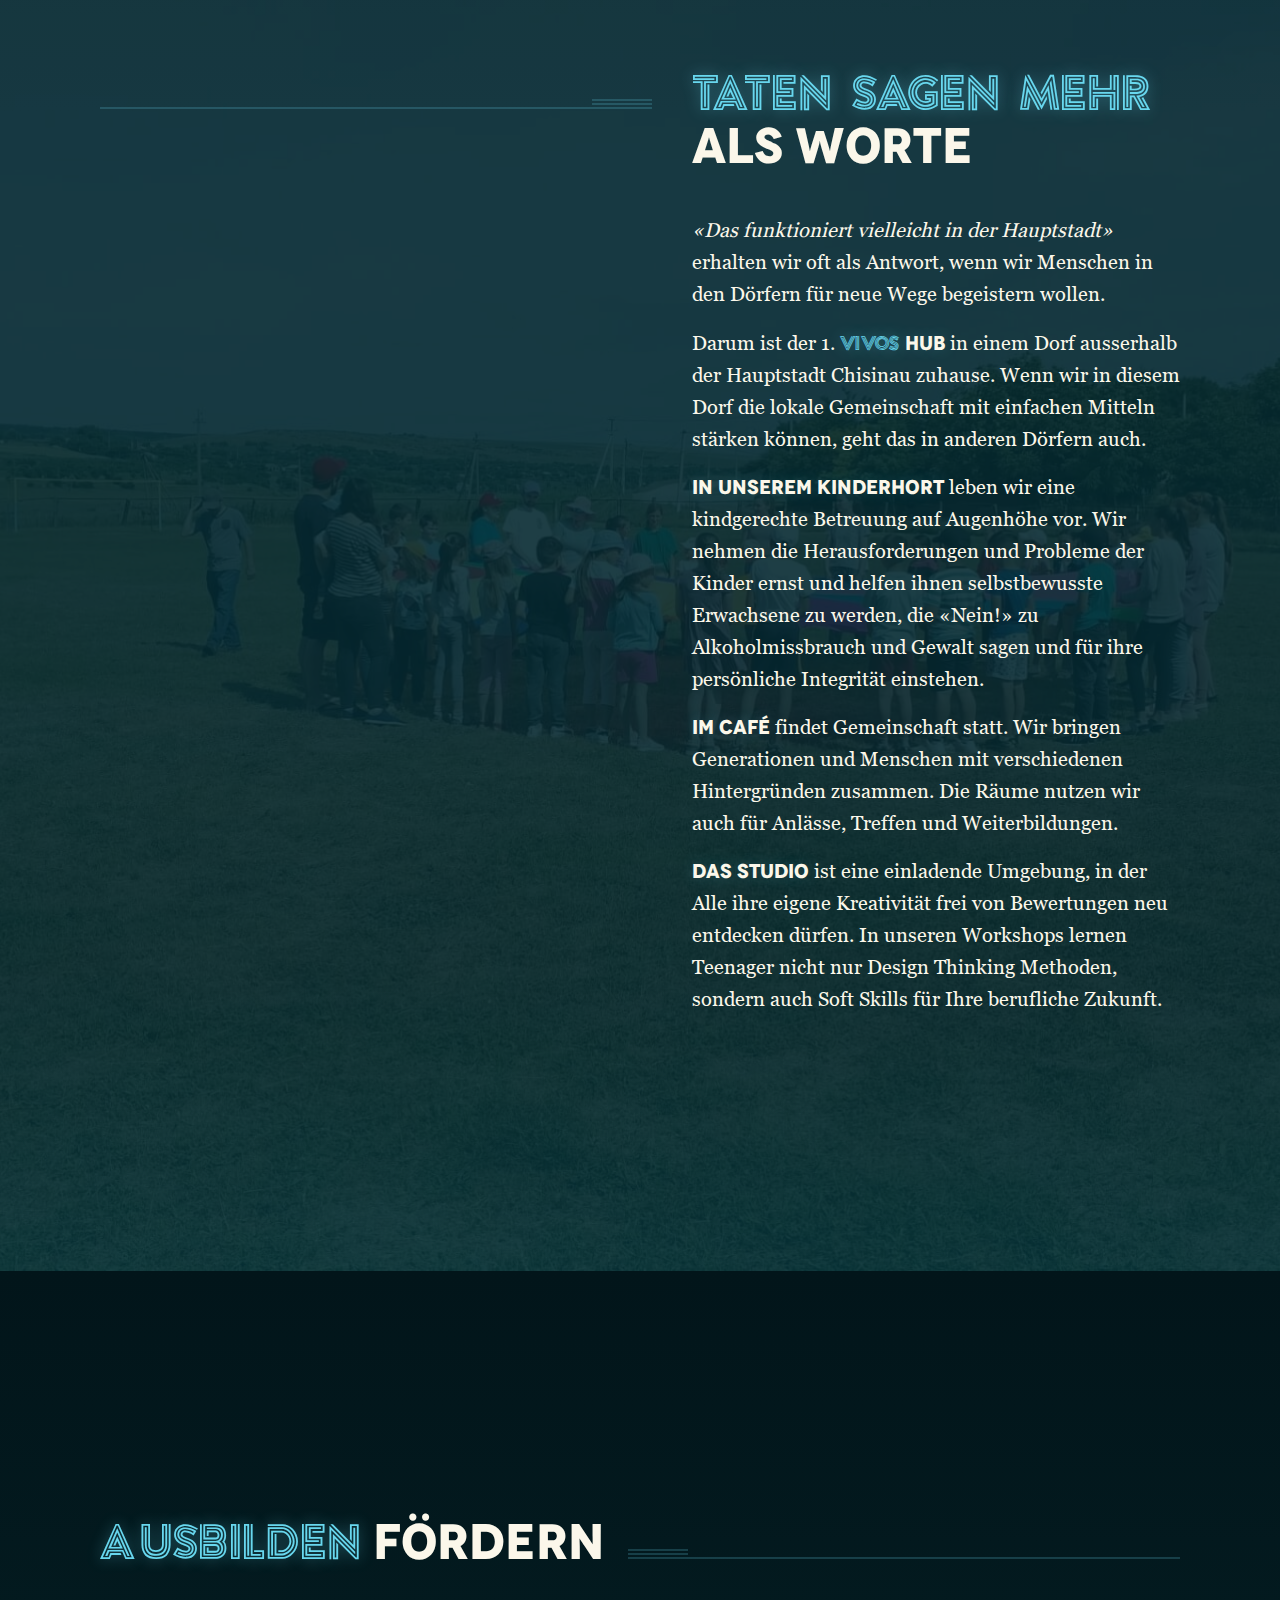
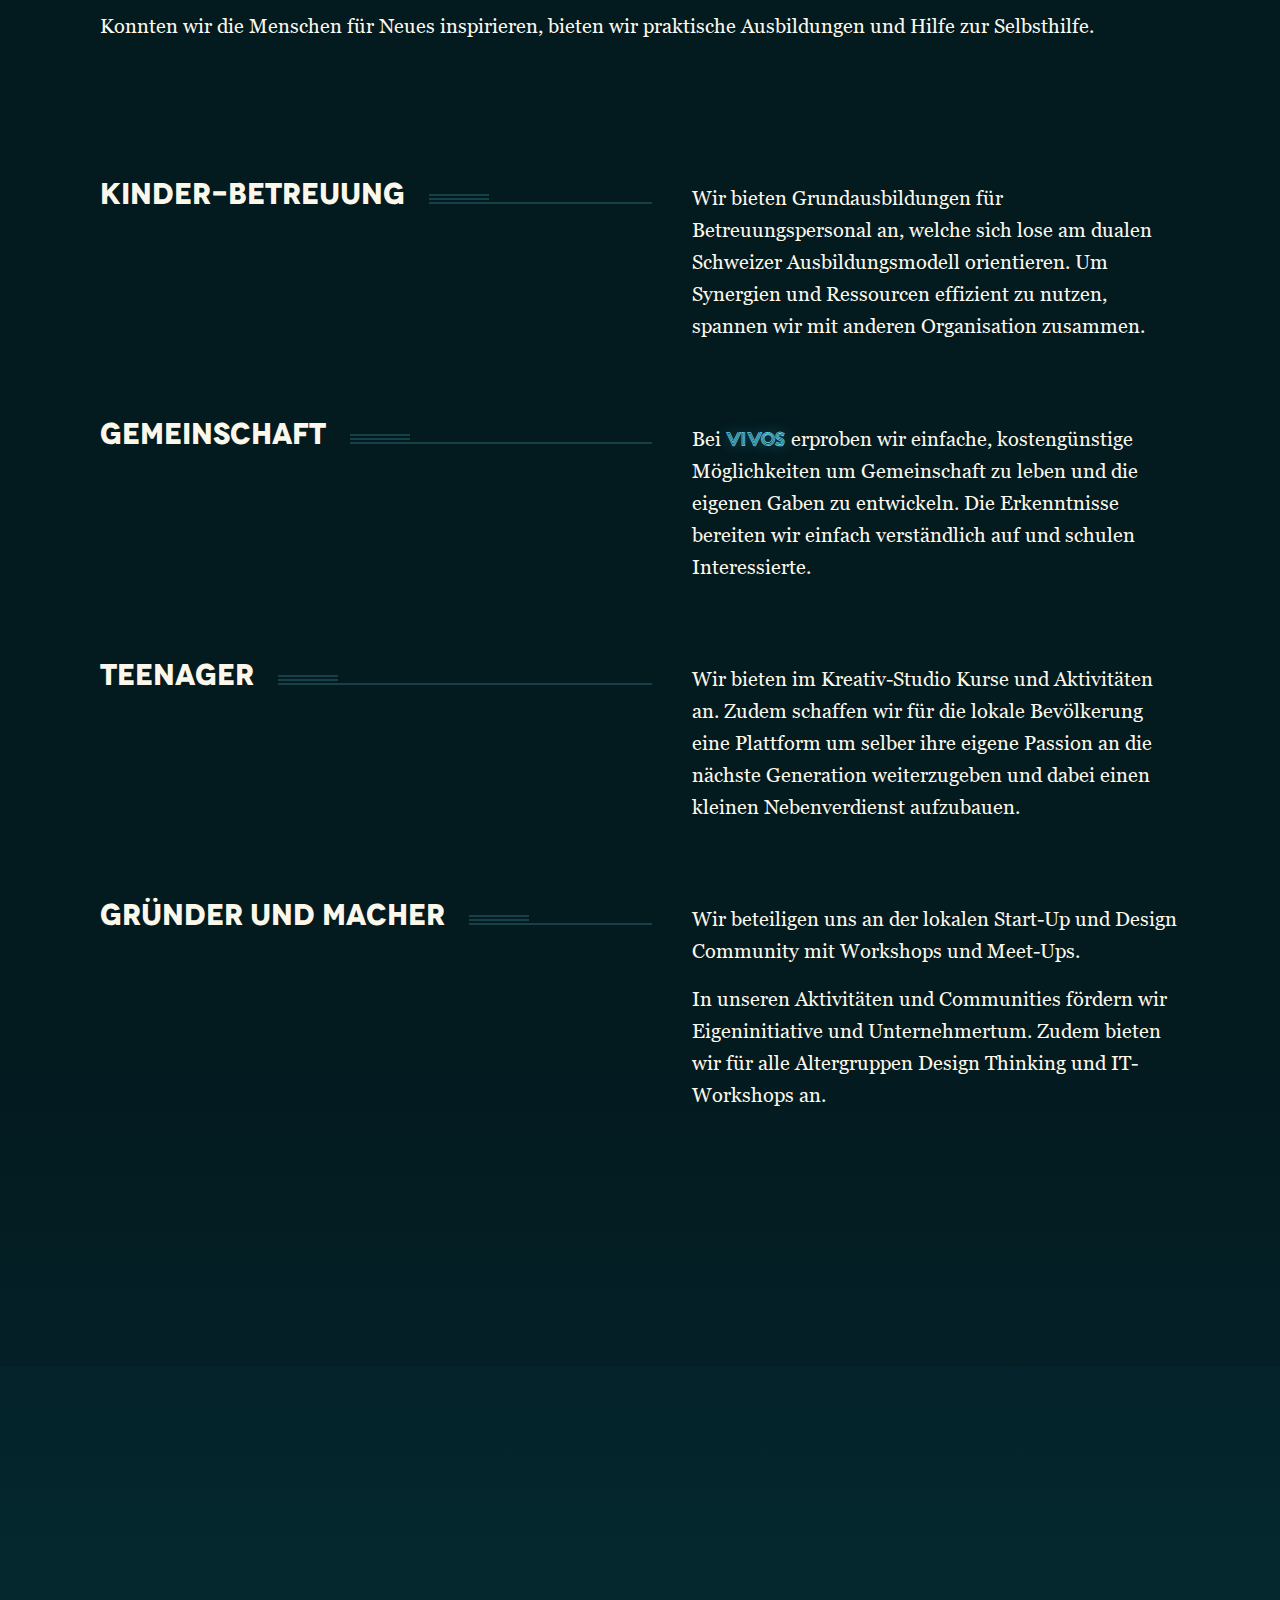
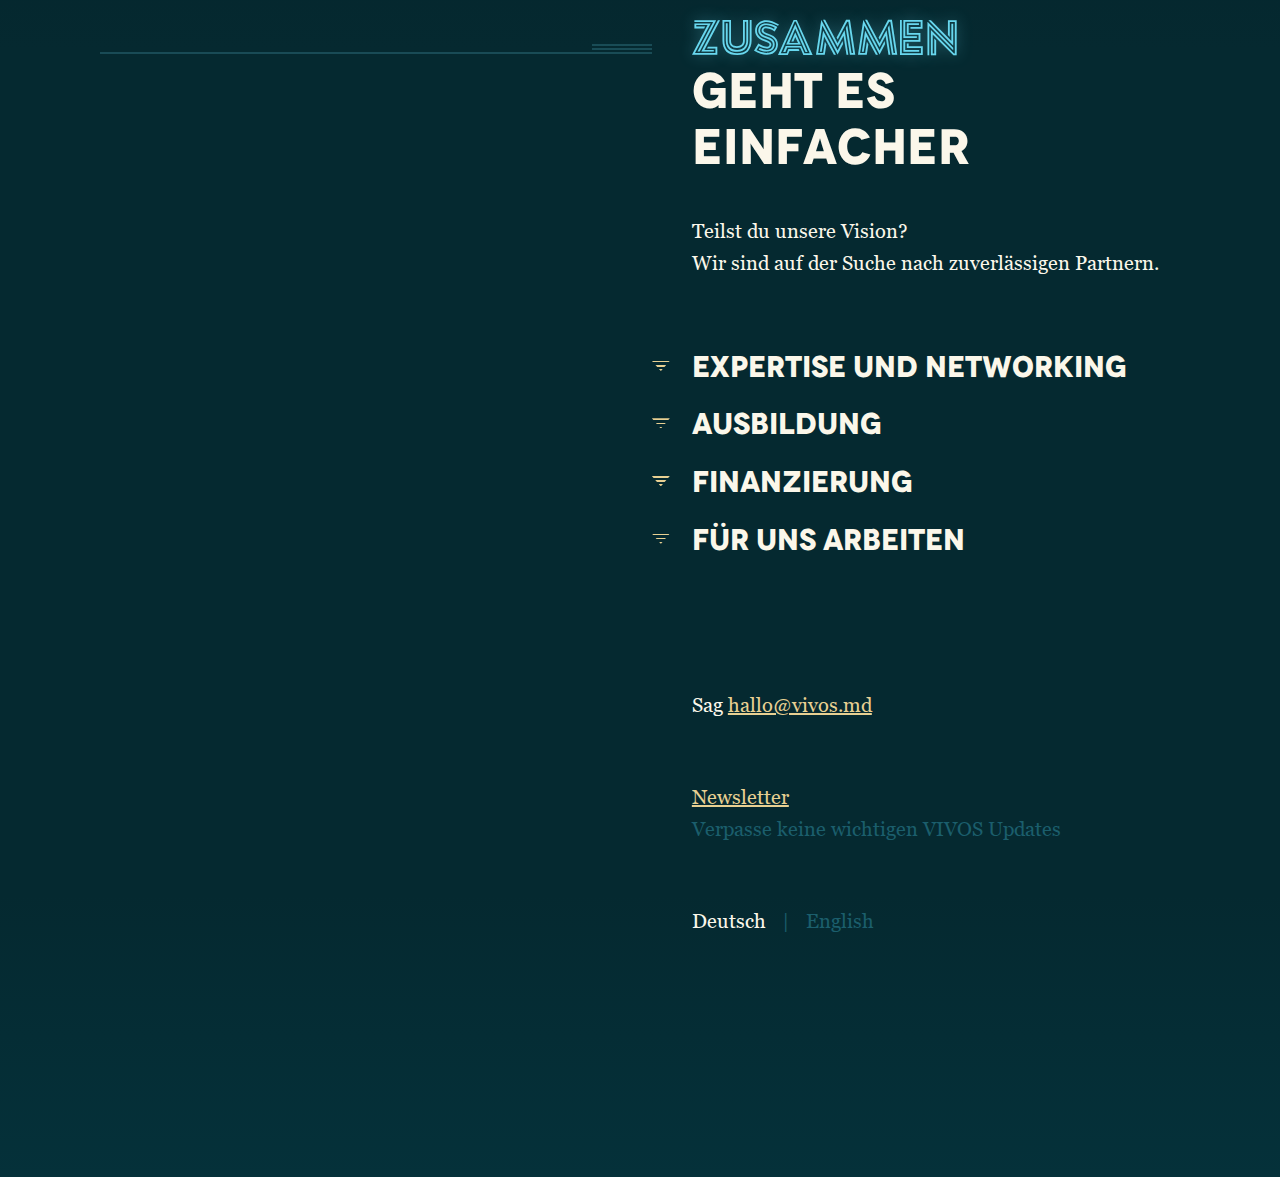
==== commit 49e26901: "finished german" ====
--- a/de/index.html
+++ b/de/index.html
@@ -51,6 +51,7 @@
       <nav class="nav">
         <a href="#bedarf" class="nav-link">Der Bedarf</a>
         <a href="#gemeinschaft" class="nav-link">Gemeinschaft</a>
+        <a href="#multiplizieren" class="nav-link">Multiplizieren</a>
         <a href="#inspirieren" class="nav-link">inspirieren</a>
         <a href="#befaehigen" class="nav-link">befähigen</a>
         <a href="#vernetzen" class="nav-link">vernetzen</a>
@@ -97,7 +98,7 @@
             <p>Wir glauben an eine hoffnungsvolle Zukunft. Diese wundervollen Menschen brauchen Ermutigung, Inspiration,
               Gemeinschaft und Schutz.</p>
             <p>
-              <span class="fancy-highlight">VIVOS</span> ist eine nationale Bewegung.
+              <span class="fancy-highlight">VIVOS</span> ist eine christliche, nationale Bewegung.
               Wir leben Gemeinschaft und bieten Kurse sowie Ausbildungen für Teenager,
               Betreuungs&shy;personal und Community-Gründer an.
             </p>
@@ -111,7 +112,7 @@
       <div class="container">
         <div class="content-header section-two__content-header">
           <h1 class="inline-header">
-            <span class="fancy-highlight mr-16">gemeinschaft</span>
+            <span class="fancy-highlight mr-16">Gemeinschaft</span>
             komm wie du bist
           </h1>
           <div class="decorative-line decorative-line--left"></div>
@@ -141,8 +142,8 @@
             <div class="section-two__content-icon placeholder"></div>
             <h1 class="fancy-highlight">Vivos</h1>
             <h1 class="mb-40">Vibrant</h1>
-            <p>In unsere Cafés treffen sich Eltern, Kinder, Erwachsene und Senioren.
-              Zudem helfen wir Kirchen einfache Aktivitäten umzusetzen für noch mehr Tiefang und eine nachhaltige
+            <p>In unsere Cafés treffen sich Eltern, Kinder, Teenager, Erwachsene und Senioren.
+              Zudem helfen wir Kirchen einfache Aktivitäten umzusetzen für noch mehr Tiefang und nachhaltige
               Verbesserung ihres Umfelds.</p>
           </div>
           <div class="section-two__content-column">
@@ -159,7 +160,7 @@
     </section>
 
 
-    <!-- Footer Section -->
+    <!-- Multiply Section -->
     <section class="section-multiply" id="multiplizieren">
       <div class="container">
         <div class="content-header section-two__content-header">
@@ -168,27 +169,59 @@
           </h1>
           <div class="decorative-line decorative-line--left"></div>
         </div>
-        <div class="content-wrapper columns-wide-narrow">
-          <div class="content-column">
-            <h2><span class="fancy-highlight golden">Community</span> <span class="text-muted">/ Lokal</span></h2>
-            <p>Teilst du unsere Vision? Wir sind auf der Suche nach zuverlässigen Partnern.</p>
-            
-            <h2><span class="fancy-highlight">VIVOS Hub</span> <span class="text-muted">/ Regional</span></h2>
-            <p>Teilst du unsere Vision? Wir sind auf der Suche nach zuverlässigen Partnern.</p>
-            
-            <h2><span class="fancy-highlight dark">VIVOS MD</span> <span class="text-muted">/ National</span></h2>
-            <p>Teilst du unsere Vision? Wir sind auf der Suche nach zuverlässigen Partnern.</p>
-          </div>
-          <div class="content-column">
-            <img src="/img/md-hub-loc.png">
-          </div>
-          
-        </div>
-        <div class="content-wrapper columns-2">
-        </div>
-        <div class="content-wrapp">
-          <h1>Der erste Hub</h1>
-          <p>asdf</p>
+        <div class="content-wrapper">Wir starten mit einem ersten Standort und einem nationalen Ziel.</div>
+        <div class="content-wrapper columns-narrow-wide mt-xl">
+          <div class="content-column multiply-image mt-xl">
+            <img src="/img/md-hub-loc.png" class="md-hub-loc">
+          </div>
+
+          <div class="content-column multiply-text">
+            <h2><span class="fancy-highlight golden">Communities</span> <span class="text-muted">/ Lokal</span></h2>
+            <p class="mt-s">Lokale Gruppen sind im ganzen Land aktiv um ihr Dorf oder Quartier zu verbessern. Diese
+              Communities sind ehrenamtlich und werden von unseren regionalen HUBs unterstützt.</p>
+
+            <h2 class="mt-l"><span class="fancy-highlight">VIVOS Hubs</span> <span class="text-muted">/ Regional</span>
+            </h2>
+            <p class="mt-s">In unseren Begegnungsorten erhalten die lokalen Communities Ermutigung, Inspiration, Ausbildung und
+              Coaching. Es entsteht ein regionales Netzwerk, wo man sich gegenseitig hilft und langfristig dran bleibt.
+            </p>
+
+            <h2 class="mt-l"><span class="fancy-highlight dark">VIVOS MD</span> <span class="text-muted">/
+                National</span></h2>
+            <p class="mt-s">Die Nationale Platform vernetzt und unterstützt die Hubs. Sie erarbeitet Schulungen,
+              Materialen und
+              Richtlinien und koordiniert zwischen den beteiligten Partnern und offiziellen Stellen.</p>
+          </div>
+
+        </div>
+        <div class="content-wrapper columns-3 mt-xxl">
+          <div class="content-column">
+            <h1 class="fancy-highlight">2024</h1>
+            <h2 class="mb-40 no-wrap">Initialisieren</h2>
+            <ul class="fancy-list">
+              <li>Kernteam zusammenstellen</li>
+              <li>Erste Communities starten</li>
+              <li>Land kaufen und Bau starten</li>
+            </ul>
+          </div>
+          <div class="content-column">
+            <h1 class="fancy-highlight">4-5 Jahre</h1>
+            <h2 class="mb-40 no-wrap">1. Hub Etablieren</h2>
+            <ul class="fancy-list">
+              <li>Erfahrung aufbauen</li>
+              <li>Mindset etablieren</li>
+              <li>80% Selbsttragend</li>
+            </ul>
+          </div>
+          <div class="content-column">
+            <h1 class="fancy-highlight">danach</h1>
+            <h2 class="mb-40 no-wrap">Multiplizieren</h2>
+            <ul class="fancy-list">
+              <li>Weitere Hub Standorte</li>
+              <li>Communities im ganzen Land</li>
+              <li>Ausbildungen etabliert</li>
+            </ul>
+          </div>
         </div>
       </div>
     </section>
--- a/css/style.css
+++ b/css/style.css
@@ -66,7 +66,7 @@
 	font-family: 'Argon';
 	font-style: normal;
 	font-weight: 700;
-	src: local('Argon'), url('../fonts/argon.otf') format('opentype');
+	src: local('Argon'), url('../fonts/argon-regular.otf') format('opentype');
 }
 
 /* ### RESET ######################################## */
@@ -272,11 +272,24 @@
 	margin-bottom: 60px;
 }
 
+.mb-s {
+	margin-bottom: var(--grid-s);
+}
+
+.mt-s {
+	margin-top: var(--grid-s);
+}
+
+.mt-l {
+	margin-top: var(--grid-l);
+}
+
 .mb-l {
 	margin-bottom: var(--grid-l);
 }
-.mt-l {
-	margin-top: var(--grid-l);
+
+.ml-l {
+	margin-left: var(--grid-l);
 }
 
 .mt-xl {
@@ -285,6 +298,10 @@
 
 .mb-xl {
 	margin-bottom: var(--grid-xl);
+}
+
+.mt-xxl {
+	margin-top: var(--grid-xxl);
 }
 
 .mb-xxl {
@@ -422,13 +439,16 @@
 	color: var(--hope-blue);
 	text-shadow: 0px 0px 15px #68D7EE66;
 }
+
 .fancy-highlight.golden {
 	color: var(--golden-hour);
 	text-shadow: 0px 0px 15px #E8D09266;
 }
+
 .fancy-highlight.dark {
 	color: var(--sand-white);
 }
+
 .fancy-bold {
 	font-family: 'Novecento', sans-serif;
 	text-transform: uppercase;
@@ -437,9 +457,6 @@
 
 .text-muted {
 	color: var(--text-muted);
-}
-
-.text-highlight-1 {
 }
 
 /* ### END TYPOGRAPHY ############################################# */
@@ -517,6 +534,7 @@
 	align-items: center;
 	text-decoration: none;
 }
+
 .cta .arrow-icon {
 	position: absolute;
 	margin-left: -50px;
@@ -527,7 +545,7 @@
 	.decorative-line {
 		display: none;
 	}
-	
+
 	.cta .arrow-icon {
 		position: static;
 		margin-left: 0;
@@ -541,22 +559,37 @@
 	margin-bottom: var(--grid-m);
 	margin-left: var(--grid-m);
 }
+
 ul.fancy-list li {
 	position: relative;
 	margin-bottom: var(--grid-base);
 }
+
 ul.fancy-list li::before {
 	content: "";
 	position: absolute;
-	left: calc( var(--grid-m) * -1 );
+	left: calc(var(--grid-m) * -1);
 	top: 50%;
 	border-bottom: 1px solid var(--dusk-blue);
 	width: var(--grid-s);
 }
 
+@media only screen and (max-width: 767px) {
+
+	ul.fancy-list {
+		margin-left: var(--grid-s);
+	}
+	ul.fancy-list li::before {
+		left: calc(var(--grid-s) * -1);
+		width: var(--grid-base);
+		border-bottom-width: 2px;
+		top: 47%;
+	}
+}
+
 .callout {
 	padding: var(--grid-s) var(--grid-m);
-	color: var( --golden-hour);
+	color: var(--golden-hour);
 	border: 1px solid var(--golden-hour);
 }
 
@@ -745,6 +778,7 @@
 .content-wrapper.columns-narrow-wide {
 	grid-template-columns: 4fr 6fr;
 }
+
 .content-wrapper.columns-wide-narrow {
 	grid-template-columns: 6fr 4fr;
 }
@@ -756,8 +790,13 @@
 
 @media only screen and (max-width: 1100px) {
 
-	.content-wrapper.columns-2 {
+	.content-wrapper.columns-2,
+	.content-wrapper.columns-narrow-wide {
 		grid-template-columns: 3fr 7fr;
+	}
+
+	.content-wrapper.columns-wide-narrow {
+		grid-template-columns: 7fr 3fr;
 	}
 
 	.content-wrapper.columns-3 {
@@ -768,6 +807,8 @@
 @media only screen and (max-width: 767px) {
 
 	.content-wrapper.columns-2,
+	.content-wrapper.columns-narrow-wide,
+	.content-wrapper.columns-wide-narrow,
 	.content-wrapper.columns-3 {
 		grid-template-columns: 1fr;
 	}
@@ -970,6 +1011,33 @@
 	}
 }
 
+/* --- Section Multiply --- */
+.multiply-text {
+	margin-left: var(--grid-l);
+}
+
+@media only screen and (max-width: 1100px) {
+	.multiply-text {
+		margin-left: var(--grid-m);
+	}
+}
+
+@media only screen and (max-width: 767px) {
+	.multiply-image {
+		display: flex;
+		justify-content: center;
+	}
+
+	.md-hub-loc {
+		max-width: 70vw;
+	}
+
+	.multiply-text {
+		margin-left: 0;
+	}
+}
+
+
 /* --- Section Three --- */
 
 .section-three__background {
